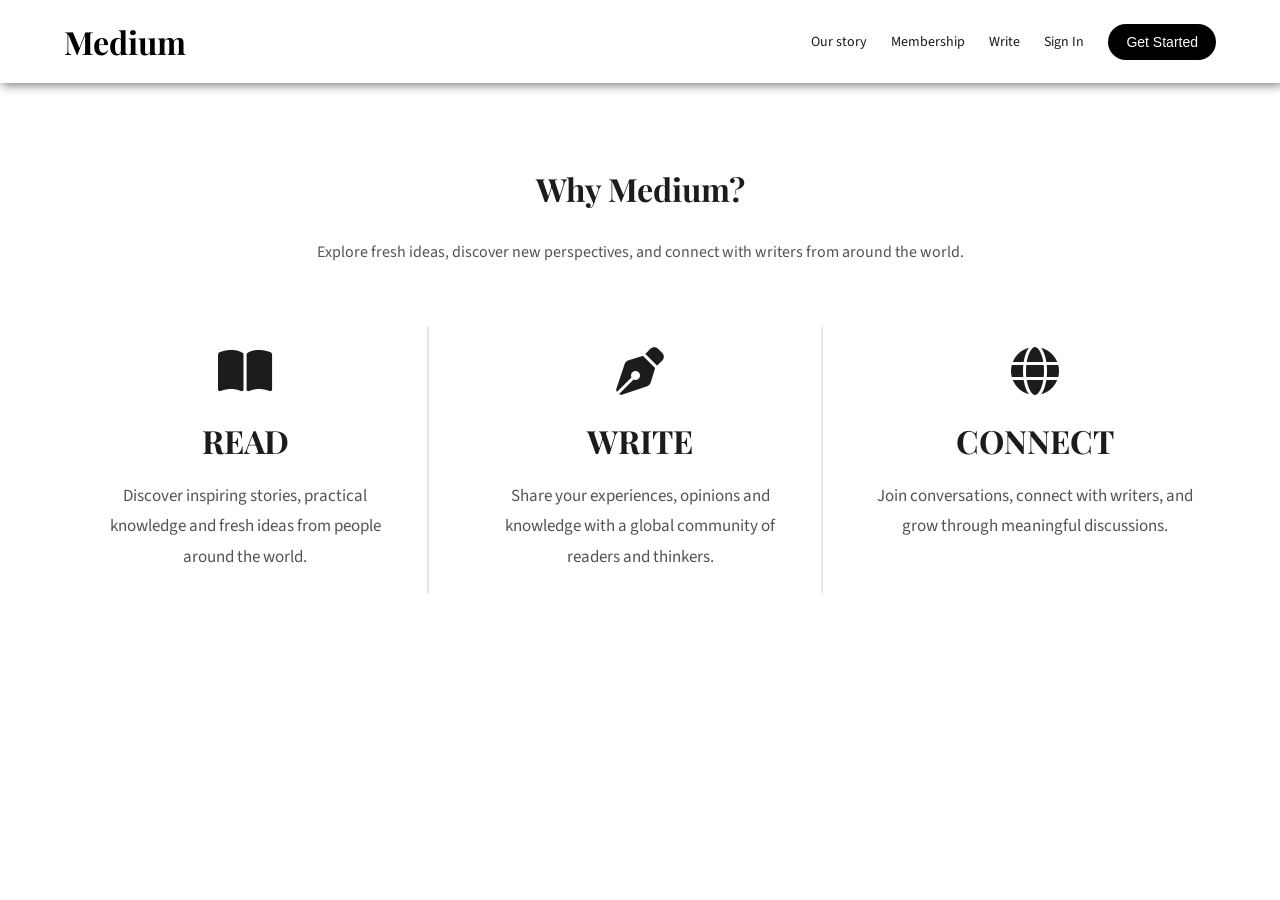
==== index.html @ cb247e28 "added images" ====
<!DOCTYPE html>
<html lang="en">

<head>

    <meta charset="UTF-8">
    <meta name="viewport" content="width=device-width, initial-scale=1.0">

    <title>Medium Landing Page</title>

    <!-- Google Fonts -->
    <link rel="preconnect" href="https://fonts.googleapis.com">

    <link rel="preconnect" href="https://fonts.gstatic.com" crossorigin>

    <link href="https://fonts.googleapis.com/css2?family=Playfair+Display:wght@600;700;800&family=Source+Sans+3:wght@300;400;500;600;700&display=swap" rel="stylesheet">

    <!-- Font Awesome -->
    <link rel="stylesheet"
        href="https://cdnjs.cloudflare.com/ajax/libs/font-awesome/6.7.2/css/all.min.css">

    <!-- Main CSS -->
    <link rel="stylesheet" href="style.css">

</head>

<body>
<!--Header-->
 <!--HEADER / NAVBAR-->
         <!--Navbar Developer-->
<header> 
    <div class= "container">
                <nav class="navbar">
            <!-- Medium Logo -->
             <div class="logo">Medium</div>
             <!--Hamburger Icon -->
             <div class="hamburger">
                <i class="fa-solid fa-bars"></i>
               </div>
              <!-- Navigation Links Container --> 
              <div class="nav-links">
                <ul>
                    <li><a href="#">Our story</a></li>
                    <li><a href="#">Membership</a></li>
                    <li><a href="#">Write</a></li>
                    <li><a href="#">Sign In</a></li>
                </ul>
                <!-- Get Started Call-To-Action (CTA) Button -->
                 <button class="btn-get-started">Get Started</button>
              </div>
        </nav>
        </div>
    </header>

<!--MAIN CONTENT-->
<main>
    <!--Hero Section-->
    <section id="hero">
        <div class="container">     
        </div>
        </section>

    <!-- Why Choose Us Section-->
        <section id="features">
            <div class="container">
            <h2>Why Medium?</h2>
              <p class="feature-intro">
            Explore fresh ideas, discover new perspectives,
            and connect with writers from around the world.
        </p>
            <div class="feature-cards">
                <article class="feature-card">
                    <i class="fa-solid fa-book-open feature-icon"></i>
                    <h3>READ</h3>
                    <p>Discover inspiring stories, practical knowledge and fresh ideas from people around the world.</p>
                    </article>
                    <article class="feature-card">
                        <i class="fa-solid fa-pen-nib feature-icon"></i>
                        <h3>WRITE</h3>
                        <p>Share your experiences, opinions and knowledge with a global community of readers and thinkers.</p>
                        </article>
                        <article class="feature-card">
                            <i class="fa-solid fa-globe feature-icon"></i>
                            <h3>CONNECT</h3>
                            <p>Join conversations, connect with writers, and grow through meaningful discussions.</p>
                        </article>
        </div>
    </section>
    
     <!--Testimonials Section-->
     <section id="testimonials">
        <div class="container"></div>
        </section>
    </body>

</html>
---- style.css ----
/*----General Styles----*/
*{margin: 0;
padding: 0;
box-sizing: border-box;
}

body{font-family: Arial, Helvetica, sans-serif;
background-color: #ffffff;
color: #242424;
line-height: 1.6;
}

container{width: 90%;
max-width: 1200px;
margin: 0 auto;
}
/*---Why Choose Us---*/
#features{background: #FFFFFF;
padding: 80px 0;
}


#features h2{
    font-family: 'playfair Display', serif
    font-size 36px;
    text-align: center;
    color: #1C1C1C;
    margin-bottom: 50px;
    }

    .feature-intro{
        max-width: 650px;
        margin: 0 auto 60px;
        text-align: center;
        font-family: 'Source Sans 3', sans-serif;
        color: #555252;
        line-height: 1.7;
    }

    .feature-cards{
        display:flex;
        justify-content: space-between;
        align-items: flex-start;
        gap: 30px;
    }

    .feature-card{
        flex: 1;
        text-align: center;
        padding: 20px;
    }

    .feature-icon{
        font-size: 36px;
        color: #1C1C1C;
        margin-bottom: 20px;
    }

    .feature-card:not(:last-child){
        border-right: 2px solid #E8E6DA;
    }

    .feature-card img{
        width: 70px;
        margin-bottom: 20px;
    }

    .fearure-card h3{
        font-family: 'Playfair Display', sans-serif;
        font-size: 32px;
        color: #1C1C1C;
        margin-bottom: 15px;
    }

    .feature-card p{
        font-family: 'Source Sans 3', sans-serif;
        font-size: 17px;
        color: #555252;
        line-height: 1.8;
    }

    /*---Footer---*/
    footer{
        background-color: #000;
        width: 100%;
        padding: 20px 0;
    }

    .footer-bar{
        display: flex;
        justify-content: space-between;
        align-items: center;
    }

    .footer-links{
        display: flex;
        gap: 25px;
    }

    .footer-links a{
        color: #ffffff;
        text-decoration: none;
        font-size: 15px;
        transition: 0.3s;
    }

    .footer-links a:hover{
        color:#1A8917
    }

    .footer-bar p{
        color: #ffffff;
        font-size: 14px;
        margin: 0;
    }

    @media screen and (max-width:768px) {
        .fearures{
            padding: 60px;
        }

        #features h2{
            font-size: 30px;
            margin-bottom: 40px;
        }

        .feature-cards{
            flex-direction: column;
            gap: 0;
        }

        .feature-card{
            width: 100%;
            border-right: none !important;
            border-bottom: 2px solid #E8E6DA;
            padding-bottom: 25px;
        }

        .feature-card:last-child{
            border-bottom: none;
        }

        .feature-icon{
            font-size: 50px;
        }

        .fearure-card h3{
            font-size: 24px;
        }

        .feature-card p{
            max-width: 320px;
            margin: 0 auto;
            font-size: 16px;
        }

        .footer-bar{
            flex-direction: column;
            align-items: center;
            text-align: center;
            gap: 20px;
        }

        .footer-links{
            justify-content: center;
            flex-wrap: wrap;
            gap: 15px;
        }

        .footer-bar p{
            margin-top: 10px;
        }
    }

   
/* ========================================
/* ==================================================
   GLOBAL RESET
   ================================================== */

* {
    margin: 0;
    padding: 0;
    box-sizing: border-box;
}


/* ==================================================
   GLOBAL STYLES
   ================================================== */

body {
    font-family: 'Source Sans 3', Arial, sans-serif;
    background-color: #ffffff;
    color: #1a1a1a;
    line-height: 1.6;
}


/* ==================================================
   SHARED CONTAINER
   ================================================== */

.container {
    width: 100%;
    max-width: 1200px;
    margin: 0 auto;
    padding: 0 24px;
}


/* ==================================================
   HEADER / NAVBAR
   ================================================== */

header {
    width: 100%;
    background-color: #ffffff;
    position: sticky;
    top: 0;
    z-index: 1000;
    box-shadow: 2px 2px 10px #757575;
}

.navbar {
    display: flex;
    justify-content: space-between;
    align-items: center;
    padding: 16px 0;
    width: 100%;  
}


/* ==================================================
   LOGO
   ================================================== */

.logo {
    font-family: 'Playfair Display', Georgia, serif;
    font-size: 32px;
    font-weight: 700;
    color: #000000;
}


/* ==================================================
   NAVIGATION LINKS
   ================================================== */

.nav-links {
    display: flex;
    align-items: center;
    gap: 24px;
}

.nav-links ul {
    display: flex;
    list-style: none;
    gap: 24px;
}

.nav-links ul li a {
    text-decoration: none;
    color: #1a1a1a;
    font-size: 14px;
    font-weight: 400;
    transition: all 0.2s ease;
}

.nav-links ul li a:hover {
    color: #ffffff;
    background-color: #000000;
    border-radius: 8px;
    padding: 5px 8px;
}


/* ==================================================
   GET STARTED BUTTON
   ================================================== */

.btn-get-started {
    background-color: #000000;
    color: #ffffff;
    padding: 10px 18px;
    border: none;
    border-radius: 20px;
    font-size: 14px;
    font-weight: 500;
    cursor: pointer;
    transition: all 0.2s ease;
}

.btn-get-started:hover {
    background-color: #262626;
    box-shadow: 2px 2px 5px #757575;
    transform: scale(1.03);
}


/* ==================================================
   HAMBURGER MENU
   ================================================== */

.hamburger {
    display: none;
    font-size: 28px;
    color: #000000;
    cursor: pointer;
}


/* ==================================================
   WHY MEDIUM / FEATURES SECTION
   ================================================== */

#features {
    background-color: #ffffff;
    padding: 80px 0;
}

#features h2 {
    font-family: 'Playfair Display', Georgia, serif;
    font-size: 32px;
    text-align: center;
    color: #1c1c1c;
    margin-bottom: 25px;
}

.feature-intro {
    max-width: 650px;
    margin: 0 auto 60px;
    text-align: center;
    font-family: 'Source Sans 3', Arial, sans-serif;
    color: #555252;
    line-height: 1.7;
}

.feature-cards {
    display: flex;
    justify-content: space-between;
    align-items: flex-start;
    gap: 30px;
}

.feature-card {
    flex: 1;
    text-align: center;
    padding: 20px;
}

.feature-card:not(:last-child) {
    border-right: 2px solid #e8e6da;
}

.feature-icon {
    font-size: 48px;
    color: #1c1c1c;
    margin-bottom: 20px;
}

.feature-card img {
    width: 70px;
    margin-bottom: 20px;
}

.feature-card h3 {
    font-family: 'Playfair Display', Georgia, serif;
    font-size: 32px;
    color: #1c1c1c;
    margin-bottom: 15px;
}

.feature-card p {
    font-family: 'Source Sans 3', Arial, sans-serif;
    font-size: 17px;
    color: #555252;
    line-height: 1.8;
}


/* ==================================================
   FOOTER
   ================================================== */

footer {
    background-color: #000000;
    padding: 20px;
}

.footer-bar {
    display: flex;
    justify-content: space-between;
    align-items: center;
}

.footer-links {
    display: flex;
    gap: 25px;
}

.footer-links a {
    color: #ffffff;
    text-decoration: none;
    font-size: 15px;
    transition: color 0.3s ease;
}

.footer-links a:hover {
    color: #1a8917;
}

.footer-bar p {
    color: #ffffff;
    font-size: 14px;
    margin: 0;
}


/* ==================================================
   MOBILE RESPONSIVE DESIGN
   ================================================== */

@media (max-width: 768px) {

    /* ------------------------------
       Hamburger
    ------------------------------ */

    .hamburger {
        display: block;
    }


    /* ------------------------------
       Navigation
    ------------------------------ */

    .nav-links {
        display: none;
    }

    .nav-links.active {
        display: flex;
        flex-direction: column;
        position: fixed;
        top: 72px;
        left: 0;
        width: 100%;
        height: calc(100vh - 72px);
        background: #ffffff;
        align-items: center;
        justify-content: flex-start;
        gap: 30px;
        padding-top: 40px;
        position: absolute;
        top: 80px;
        right: 0;
        width: 50%;
        padding: 20px 0;
        align-items: center;
        gap: 20px;
        background-color: #ffffff;
        border-radius: 10px;
        box-shadow: 0 5px 15px #757575;
    }

    .nav-links ul {
        display: flex;
        flex-direction: column;
        align-items: center;
        gap: 20px;
        list-style: none;
        padding: 0;
        margin: 0;
    }

    .nav-links ul li a {
        display: block;
    }


    /* ------------------------------
       Get Started Button
    ------------------------------ */

    .btn-get-started {
        width: auto;
    }


    /* ------------------------------
       Features
    ------------------------------ */

    .feature-cards {
        flex-direction: column;
        gap: 40px;
    }

    .feature-card {
        width: 100%;
    }

    .feature-card:not(:last-child) {
        border-right: none;
        border-bottom: 2px solid #e8e6da;
        padding-bottom: 30px;
    }


    /* ------------------------------
       Footer
    ------------------------------ */

    .footer-bar {
        flex-direction: column;
        gap: 20px;
        text-align: center;
    }

    .footer-links {
        flex-wrap: wrap;
        justify-content: center;
        gap: 15px;
    }
}
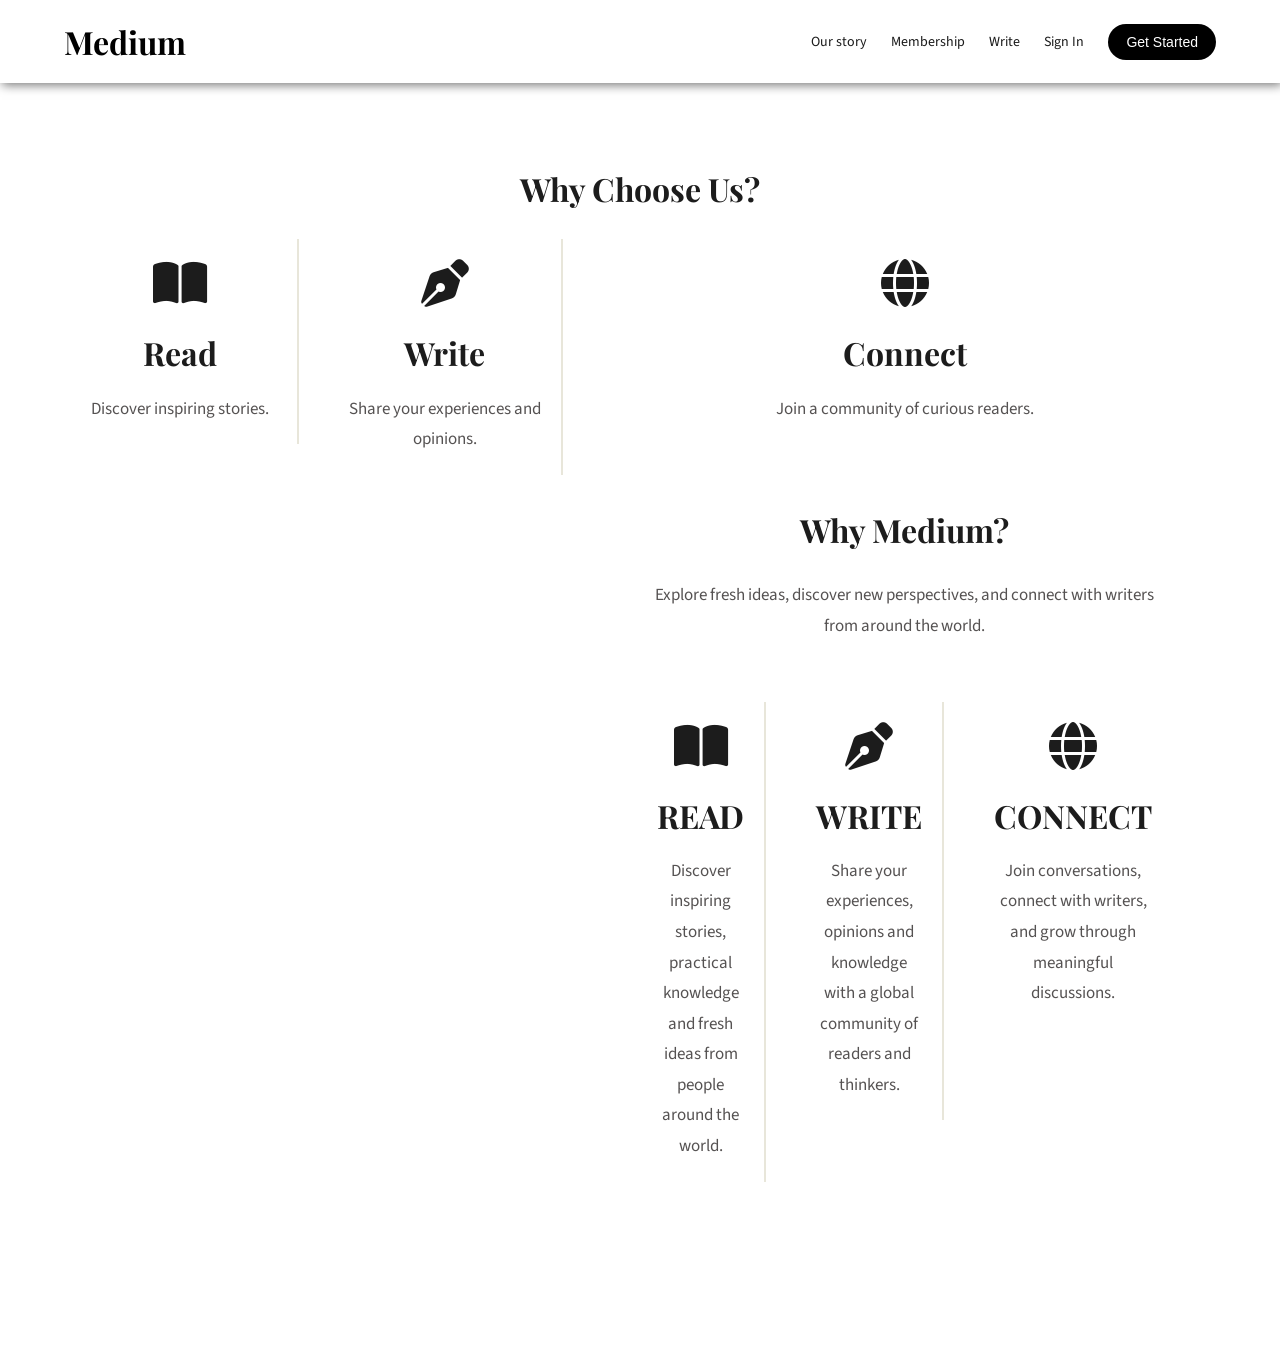
==== commit 34126214: "Merge branch 'main' of https://github.com/Tashenica/BeTech-FD-Group-3A" ====
--- a/index.html
+++ b/index.html
@@ -59,7 +59,25 @@
         <div class="container">     
         </div>
         </section>
-
+        <!--WHY CHOOSE US section-->
+        <section id="features">
+            <div class="container">
+            <h2>Why Choose Us?</h2>
+            <div class="feature-cards">
+                <article class="feature-card">
+                    <i class="fa-solid fa-book-open feature-icon"></i>
+                    <h3> Read</h3>
+                    <p>Discover inspiring stories.</p>
+                    </article>
+                    <article class="feature-card">
+                        <i class="fa-solid fa-pen-nib feature-icon"></i>
+                        <h3> Write</h3>
+                        <p>Share your experiences and  opinions.</p>
+                        </article>
+                        <article class="feature-card">
+                            <i class="fa-solid fa-globe feature-icon"></i>
+                            <h3> Connect</h3>
+                            <p>Join a community of curious readers.</p>
     <!-- Why Choose Us Section-->
         <section id="features">
             <div class="container">
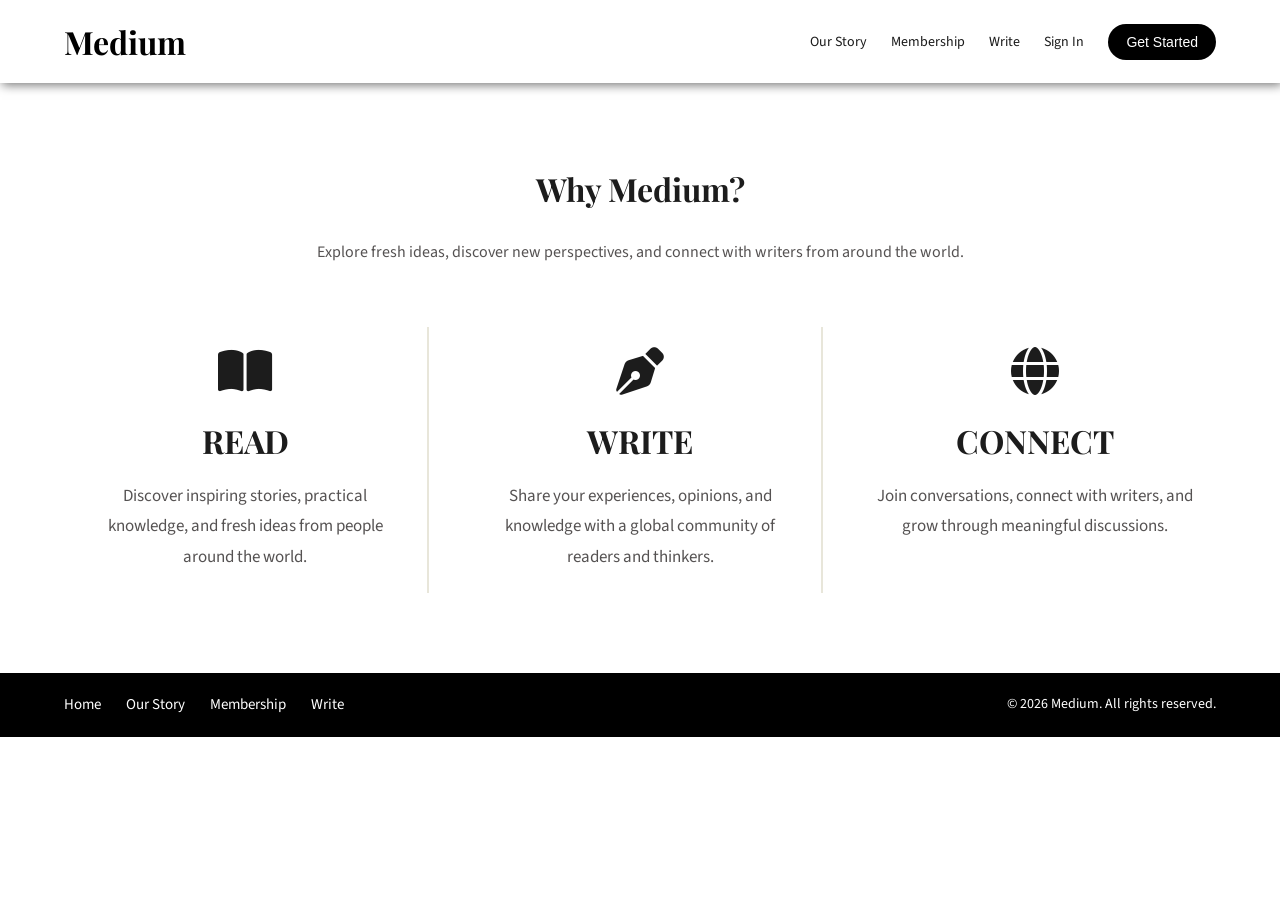
==== commit e0d92047: "Updated index.html I cleaned up the code" ====
--- a/index.html
+++ b/index.html
@@ -3,112 +3,323 @@
 
 <head>
 
+    <!-- =========================
+         DOCUMENT SETTINGS
+    ========================== -->
+
     <meta charset="UTF-8">
     <meta name="viewport" content="width=device-width, initial-scale=1.0">
 
-    <title>Medium Landing Page</title>
-
-    <!-- Google Fonts -->
+    <title>Medium Inspired Landing Page</title>
+
+
+    <!-- =========================
+         GOOGLE FONTS
+    ========================== -->
+
     <link rel="preconnect" href="https://fonts.googleapis.com">
-
     <link rel="preconnect" href="https://fonts.gstatic.com" crossorigin>
 
-    <link href="https://fonts.googleapis.com/css2?family=Playfair+Display:wght@600;700;800&family=Source+Sans+3:wght@300;400;500;600;700&display=swap" rel="stylesheet">
-
-    <!-- Font Awesome -->
-    <link rel="stylesheet"
-        href="https://cdnjs.cloudflare.com/ajax/libs/font-awesome/6.7.2/css/all.min.css">
-
-    <!-- Main CSS -->
+    <link
+        href="https://fonts.googleapis.com/css2?family=Playfair+Display:wght@600;700;800&family=Source+Sans+3:wght@300;400;500;600;700&display=swap"
+        rel="stylesheet"
+    >
+
+
+    <!-- =========================
+         FONT AWESOME
+    ========================== -->
+
+    <link
+        rel="stylesheet"
+        href="https://cdnjs.cloudflare.com/ajax/libs/font-awesome/6.7.2/css/all.min.css"
+    >
+
+
+    <!-- =========================
+         MAIN CSS
+    ========================== -->
+
     <link rel="stylesheet" href="style.css">
 
 </head>
 
+
 <body>
-<!--Header-->
- <!--HEADER / NAVBAR-->
-         <!--Navbar Developer-->
-<header> 
-    <div class= "container">
-                <nav class="navbar">
-            <!-- Medium Logo -->
-             <div class="logo">Medium</div>
-             <!--Hamburger Icon -->
-             <div class="hamburger">
-                <i class="fa-solid fa-bars"></i>
-               </div>
-              <!-- Navigation Links Container --> 
-              <div class="nav-links">
-                <ul>
-                    <li><a href="#">Our story</a></li>
-                    <li><a href="#">Membership</a></li>
-                    <li><a href="#">Write</a></li>
-                    <li><a href="#">Sign In</a></li>
-                </ul>
-                <!-- Get Started Call-To-Action (CTA) Button -->
-                 <button class="btn-get-started">Get Started</button>
-              </div>
-        </nav>
+
+    <!-- ==================================================
+         HEADER / NAVBAR
+         Responsible: Navbar Developer
+    =================================================== -->
+
+    <header>
+
+        <div class="container">
+
+            <nav class="navbar">
+
+                <!-- Medium Logo -->
+                <div class="logo">
+                    Medium
+                </div>
+
+
+                <!-- Hamburger Icon
+                     Visible on mobile devices -->
+                <div class="hamburger">
+                    <i class="fa-solid fa-bars"></i>
+                </div>
+
+
+                <!-- Navigation Links -->
+                <div class="nav-links">
+
+                    <ul>
+
+                        <li>
+                            <a href="#">Our Story</a>
+                        </li>
+
+                        <li>
+                            <a href="#">Membership</a>
+                        </li>
+
+                        <li>
+                            <a href="#">Write</a>
+                        </li>
+
+                        <li>
+                            <a href="#">Sign In</a>
+                        </li>
+
+                    </ul>
+
+
+                    <!-- Get Started Button -->
+                    <button class="btn-get-started">
+                        Get Started
+                    </button>
+
+                </div>
+
+            </nav>
+
         </div>
+
     </header>
 
-<!--MAIN CONTENT-->
-<main>
-    <!--Hero Section-->
-    <section id="hero">
-        <div class="container">     
+
+
+    <!-- ==================================================
+         MAIN CONTENT
+    =================================================== -->
+
+    <main>
+
+
+        <!-- ==================================================
+             HERO SECTION
+             Responsible: Hero Section Developer
+
+             This section is currently a placeholder.
+             The Hero content can be added here.
+        =================================================== -->
+
+        <section id="hero">
+
+            <div class="container">
+
+                <!-- Hero content will be added here -->
+
+            </div>
+
+        </section>
+
+
+
+        <!-- ==================================================
+             WHY MEDIUM / FEATURES SECTION
+             Responsible: Features Section Developer
+        =================================================== -->
+
+        <section id="features">
+
+            <div class="container">
+
+                <h2>Why Medium?</h2>
+
+
+                <!-- Introduction -->
+                <p class="feature-intro">
+
+                    Explore fresh ideas, discover new perspectives,
+                    and connect with writers from around the world.
+
+                </p>
+
+
+                <!-- Feature Cards -->
+                <div class="feature-cards">
+
+
+                    <!-- READ -->
+                    <article class="feature-card">
+
+                        <i class="fa-solid fa-book-open feature-icon"></i>
+
+                        <h3>READ</h3>
+
+                        <p>
+                            Discover inspiring stories, practical knowledge,
+                            and fresh ideas from people around the world.
+                        </p>
+
+                    </article>
+
+
+                    <!-- WRITE -->
+                    <article class="feature-card">
+
+                        <i class="fa-solid fa-pen-nib feature-icon"></i>
+
+                        <h3>WRITE</h3>
+
+                        <p>
+                            Share your experiences, opinions, and knowledge
+                            with a global community of readers and thinkers.
+                        </p>
+
+                    </article>
+
+
+                    <!-- CONNECT -->
+                    <article class="feature-card">
+
+                        <i class="fa-solid fa-globe feature-icon"></i>
+
+                        <h3>CONNECT</h3>
+
+                        <p>
+                            Join conversations, connect with writers,
+                            and grow through meaningful discussions.
+                        </p>
+
+                    </article>
+
+
+                </div>
+
+            </div>
+
+        </section>
+
+
+
+        <!-- ==================================================
+             TESTIMONIALS / ADDITIONAL CONTENT SECTION
+
+             This is currently a placeholder for the
+             remaining team member's content.
+        =================================================== -->
+
+        <section id="testimonials">
+
+            <div class="container">
+
+                <!-- Testimonials or additional content
+                     will be added here -->
+
+            </div>
+
+        </section>
+
+
+    </main>
+
+
+
+    <!-- ==================================================
+         FOOTER
+    =================================================== -->
+
+    <footer>
+
+        <div class="container">
+
+            <div class="footer-bar">
+
+
+                <!-- Footer Navigation -->
+                <div class="footer-links">
+
+                    <a href="#">Home</a>
+
+                    <a href="#">Our Story</a>
+
+                    <a href="#">Membership</a>
+
+                    <a href="#">Write</a>
+
+                </div>
+
+
+                <!-- Copyright -->
+                <p>
+                    &copy; 2026 Medium. All rights reserved.
+                </p>
+
+
+            </div>
+
         </div>
-        </section>
-        <!--WHY CHOOSE US section-->
-        <section id="features">
-            <div class="container">
-            <h2>Why Choose Us?</h2>
-            <div class="feature-cards">
-                <article class="feature-card">
-                    <i class="fa-solid fa-book-open feature-icon"></i>
-                    <h3> Read</h3>
-                    <p>Discover inspiring stories.</p>
-                    </article>
-                    <article class="feature-card">
-                        <i class="fa-solid fa-pen-nib feature-icon"></i>
-                        <h3> Write</h3>
-                        <p>Share your experiences and  opinions.</p>
-                        </article>
-                        <article class="feature-card">
-                            <i class="fa-solid fa-globe feature-icon"></i>
-                            <h3> Connect</h3>
-                            <p>Join a community of curious readers.</p>
-    <!-- Why Choose Us Section-->
-        <section id="features">
-            <div class="container">
-            <h2>Why Medium?</h2>
-              <p class="feature-intro">
-            Explore fresh ideas, discover new perspectives,
-            and connect with writers from around the world.
-        </p>
-            <div class="feature-cards">
-                <article class="feature-card">
-                    <i class="fa-solid fa-book-open feature-icon"></i>
-                    <h3>READ</h3>
-                    <p>Discover inspiring stories, practical knowledge and fresh ideas from people around the world.</p>
-                    </article>
-                    <article class="feature-card">
-                        <i class="fa-solid fa-pen-nib feature-icon"></i>
-                        <h3>WRITE</h3>
-                        <p>Share your experiences, opinions and knowledge with a global community of readers and thinkers.</p>
-                        </article>
-                        <article class="feature-card">
-                            <i class="fa-solid fa-globe feature-icon"></i>
-                            <h3>CONNECT</h3>
-                            <p>Join conversations, connect with writers, and grow through meaningful discussions.</p>
-                        </article>
-        </div>
-    </section>
-    
-     <!--Testimonials Section-->
-     <section id="testimonials">
-        <div class="container"></div>
-        </section>
-    </body>
+
+    </footer>
+
+
+
+    <!-- ==================================================
+         HAMBURGER MENU JAVASCRIPT
+    =================================================== -->
+
+    <script>
+
+        // Select hamburger menu
+        const hamburger = document.querySelector(".hamburger");
+
+        // Select navigation links
+        const navLinks = document.querySelector(".nav-links");
+
+        // Select hamburger icon
+        const icon = document.querySelector(".hamburger i");
+
+
+        // Toggle mobile navigation
+        hamburger.addEventListener("click", function () {
+
+            navLinks.classList.toggle("active");
+
+
+            // Change icon from bars to X
+            if (navLinks.classList.contains("active")) {
+
+                icon.classList.remove("fa-bars");
+                icon.classList.add("fa-xmark");
+
+            }
+
+            // Change icon back from X to bars
+            else {
+
+                icon.classList.remove("fa-xmark");
+                icon.classList.add("fa-bars");
+
+            }
+
+        });
+
+    </script>
+
+
+</body>
 
 </html>
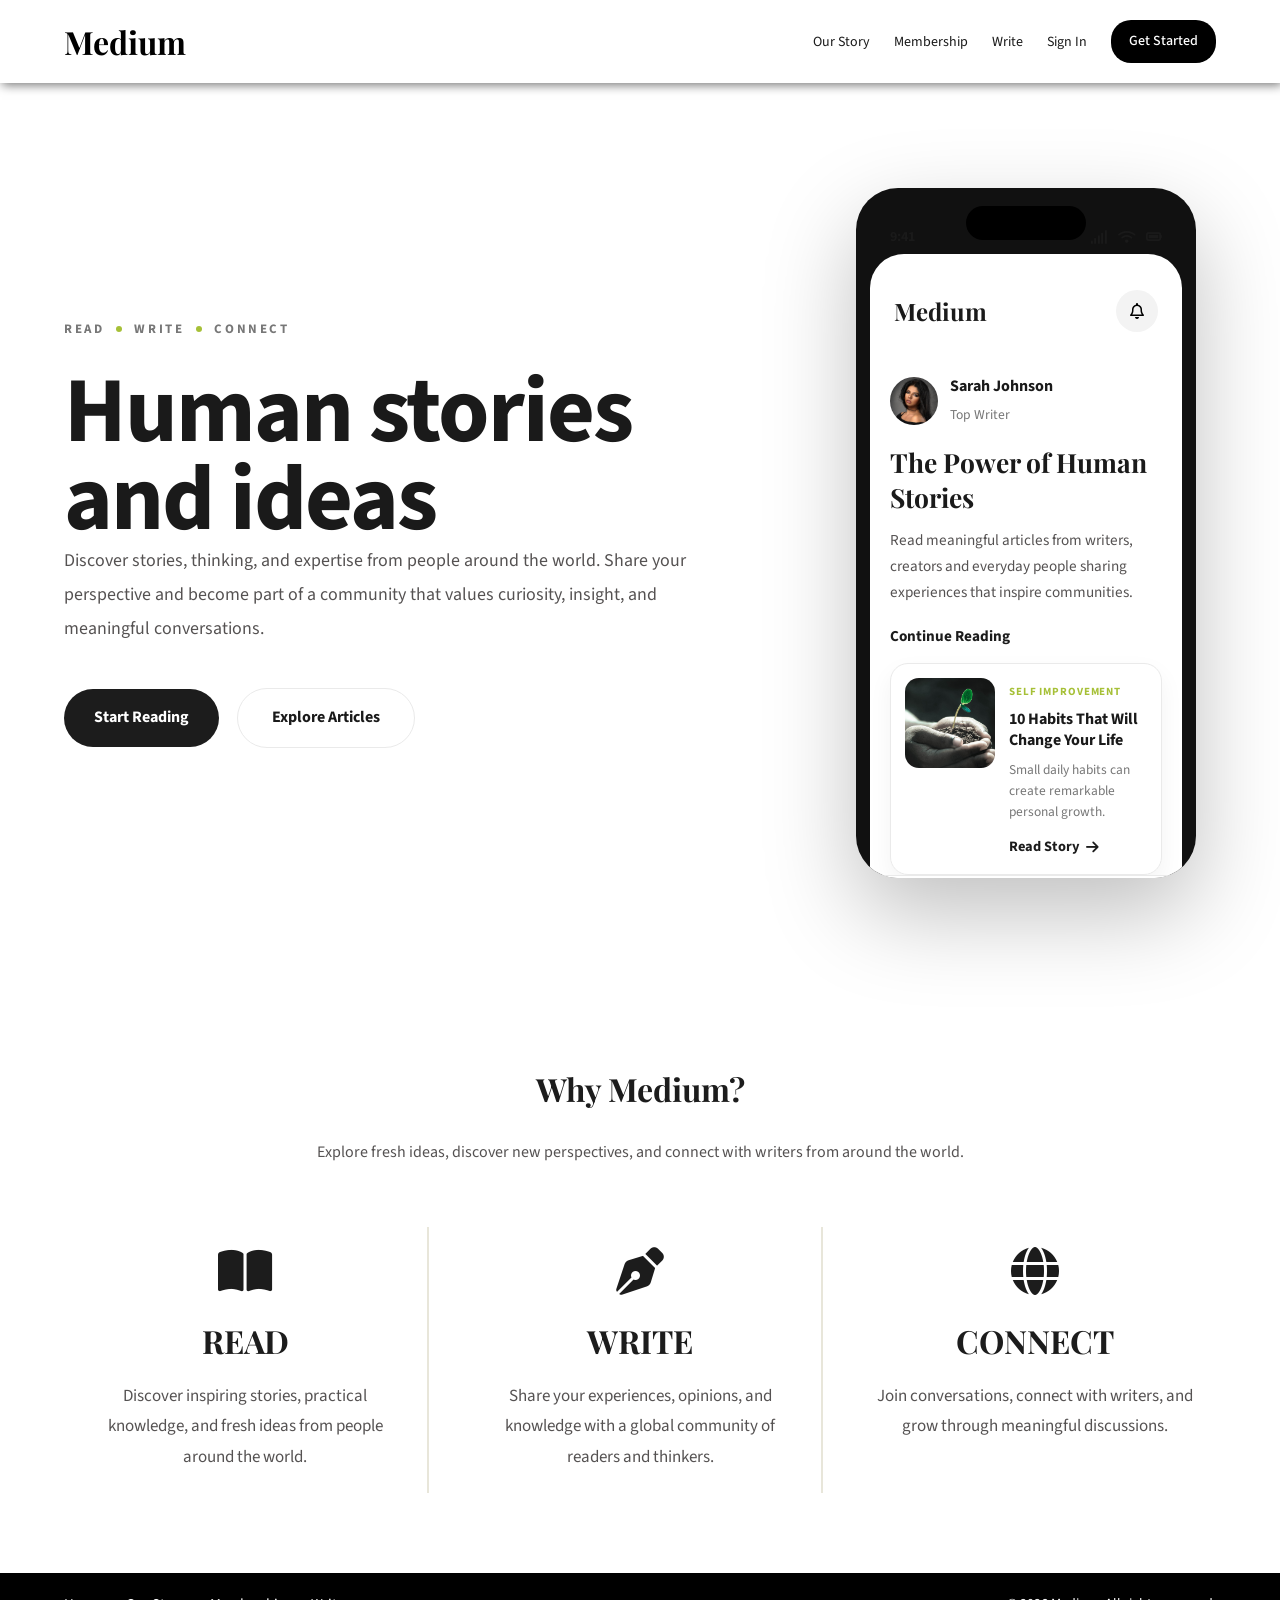
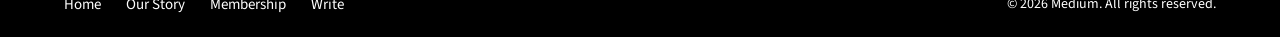
==== commit 23e78cb3: "added hero section I added code in hero section" ====
--- a/index.html
+++ b/index.html
@@ -2,21 +2,12 @@
 <html lang="en">
 
 <head>
-
-    <!-- =========================
-         DOCUMENT SETTINGS
-    ========================== -->
-
     <meta charset="UTF-8">
     <meta name="viewport" content="width=device-width, initial-scale=1.0">
 
     <title>Medium Inspired Landing Page</title>
 
-
-    <!-- =========================
-         GOOGLE FONTS
-    ========================== -->
-
+    <!-- Google Fonts -->
     <link rel="preconnect" href="https://fonts.googleapis.com">
     <link rel="preconnect" href="https://fonts.gstatic.com" crossorigin>
 
@@ -25,57 +16,47 @@
         rel="stylesheet"
     >
 
-
-    <!-- =========================
-         FONT AWESOME
-    ========================== -->
-
+    <!-- Font Awesome -->
     <link
         rel="stylesheet"
         href="https://cdnjs.cloudflare.com/ajax/libs/font-awesome/6.7.2/css/all.min.css"
     >
 
+    <!-- Main CSS -->
+    <link rel="stylesheet" href="style.css">
+</head>
+
+
+<body>
 
     <!-- =========================
-         MAIN CSS
+         HEADER / NAVBAR
     ========================== -->
 
-    <link rel="stylesheet" href="style.css">
-
-</head>
-
-
-<body>
-
-    <!-- ==================================================
-         HEADER / NAVBAR
-         Responsible: Navbar Developer
-    =================================================== -->
-
     <header>
 
         <div class="container">
 
             <nav class="navbar">
 
-                <!-- Medium Logo -->
+                <!-- Logo -->
                 <div class="logo">
                     Medium
                 </div>
 
-
-                <!-- Hamburger Icon
-                     Visible on mobile devices -->
-                <div class="hamburger">
+                <!-- Mobile Navigation Button -->
+                <button
+                    class="hamburger"
+                    aria-label="Open navigation menu"
+                    type="button"
+                >
                     <i class="fa-solid fa-bars"></i>
-                </div>
-
+                </button>
 
                 <!-- Navigation Links -->
                 <div class="nav-links">
 
                     <ul>
-
                         <li>
                             <a href="#">Our Story</a>
                         </li>
@@ -91,12 +72,13 @@
                         <li>
                             <a href="#">Sign In</a>
                         </li>
-
                     </ul>
 
-
                     <!-- Get Started Button -->
-                    <button class="btn-get-started">
+                    <button
+                        class="btn-get-started"
+                        type="button"
+                    >
                         Get Started
                     </button>
 
@@ -109,52 +91,287 @@
     </header>
 
 
-
-    <!-- ==================================================
+    <!-- =========================
          MAIN CONTENT
-    =================================================== -->
+    ========================== -->
 
     <main>
 
 
-        <!-- ==================================================
+        <!-- =========================
              HERO SECTION
-             Responsible: Hero Section Developer
-
-             This section is currently a placeholder.
-             The Hero content can be added here.
-        =================================================== -->
-
-        <section id="hero">
+        ========================== -->
+
+        <section class="hero">
 
             <div class="container">
 
-                <!-- Hero content will be added here -->
+                <!-- Hero Text Content -->
+                <div class="hero-content">
+
+                    <!-- Hero Category Label -->
+                    <div class="hero-label">
+
+                        <span>READ</span>
+
+                        <span class="dot"></span>
+
+                        <span>WRITE</span>
+
+                        <span class="dot"></span>
+
+                        <span>CONNECT</span>
+
+                    </div>
+
+
+                    <!-- Main Hero Heading -->
+                    <h1>
+                        Human stories
+                        <br>
+                        and ideas
+                    </h1>
+
+
+                    <!-- Hero Description -->
+                    <p>
+                        Discover stories, thinking, and expertise from people
+                        around the world. Share your perspective and become
+                        part of a community that values curiosity, insight,
+                        and meaningful conversations.
+                    </p>
+
+
+                    <!-- Hero Call-to-Action Buttons -->
+                    <div class="hero-buttons">
+
+                        <a href="#" class="btn-primary">
+                            Start Reading
+                        </a>
+
+                        <a href="#" class="btn-secondary">
+                            Explore Articles
+                        </a>
+
+                    </div>
+
+                </div>
+
+
+                <!-- =========================
+                     PHONE MOCKUP
+                ========================== -->
+
+                <div class="hero-phone">
+
+                    <div class="phone">
+
+                        <!-- Dynamic Island -->
+                        <div class="dynamic-island"></div>
+
+
+                        <!-- Phone Status Bar -->
+                        <div class="status-bar">
+
+                            <span class="time">
+                                9:41
+                            </span>
+
+                            <div class="status-icons">
+
+                                <i class="fa-solid fa-signal"></i>
+
+                                <i class="fa-solid fa-wifi"></i>
+
+                                <i class="fa-solid fa-battery-full"></i>
+
+                            </div>
+
+                        </div>
+
+
+                        <!-- Phone Screen Content -->
+                        <div class="phone-content">
+
+
+                            <!-- App Header -->
+                            <div class="app-header">
+
+                                <h3>
+                                    Medium
+                                </h3>
+
+                                <button
+                                    class="notification-btn"
+                                    type="button"
+                                    aria-label="Notifications"
+                                >
+                                    <i class="fa-regular fa-bell"></i>
+                                </button>
+
+                            </div>
+
+
+                            <!-- Featured Story Banner -->
+                            <div class="phone-banner">
+
+                                <img
+                                    src="images/hero-banner.jpg"
+                                    alt="Featured story"
+                                >
+
+                                <div class="banner-overlay">
+
+                                    <span class="editor-badge">
+                                        Editor's Pick
+                                    </span>
+
+                                    <h2>
+                                        Stories
+                                        <br>
+                                        That Inspire
+                                    </h2>
+
+                                </div>
+
+                            </div>
+
+
+                            <!-- Featured Story -->
+                            <div class="featured-story">
+
+                                <!-- Author Information -->
+                                <div class="author">
+
+                                    <img
+                                        src="images/author.jpg"
+                                        alt="Sarah Johnson"
+                                    >
+
+                                    <div>
+
+                                        <h4>
+                                            Sarah Johnson
+                                        </h4>
+
+                                        <span>
+                                            Top Writer
+                                        </span>
+
+                                    </div>
+
+                                </div>
+
+
+                                <!-- Story Title -->
+                                <h3>
+                                    The Power of Human Stories
+                                </h3>
+
+
+                                <!-- Story Description -->
+                                <p>
+                                    Read meaningful articles from writers,
+                                    creators and everyday people sharing
+                                    experiences that inspire communities.
+                                </p>
+
+                            </div>
+
+
+                            <!-- Continue Reading -->
+                            <div class="section-title">
+
+                                <span>
+                                    Continue Reading
+                                </span>
+
+                            </div>
+
+
+                            <!-- Article Card -->
+                            <div class="article-card">
+
+                                <img
+                                    src="images/article.jpg"
+                                    alt="Article thumbnail"
+                                >
+
+                                <div class="article-content">
+
+                                    <span class="category">
+                                        SELF IMPROVEMENT
+                                    </span>
+
+                                    <h4>
+                                        10 Habits That Will
+                                        Change Your Life
+                                    </h4>
+
+                                    <p>
+                                        Small daily habits can create
+                                        remarkable personal growth.
+                                    </p>
+
+                                    <a href="#">
+                                        Read Story
+                                        <i class="fa-solid fa-arrow-right"></i>
+                                    </a>
+
+                                </div>
+
+                            </div>
+
+
+                            <!-- Phone Bottom Navigation -->
+                            <nav class="bottom-nav" aria-label="Mobile app navigation">
+
+                                <a href="#" class="active" aria-label="Home">
+                                    <i class="fa-solid fa-house"></i>
+                                </a>
+
+                                <a href="#" aria-label="Search">
+                                    <i class="fa-solid fa-magnifying-glass"></i>
+                                </a>
+
+                                <a href="#" aria-label="Bookmarks">
+                                    <i class="fa-regular fa-bookmark"></i>
+                                </a>
+
+                                <a href="#" aria-label="Profile">
+                                    <i class="fa-regular fa-user"></i>
+                                </a>
+
+                            </nav>
+
+                        </div>
+
+                    </div>
+
+                </div>
 
             </div>
 
         </section>
 
 
-
-        <!-- ==================================================
-             WHY MEDIUM / FEATURES SECTION
-             Responsible: Features Section Developer
-        =================================================== -->
+        <!-- =========================
+             WHY MEDIUM / FEATURES
+        ========================== -->
 
         <section id="features">
 
             <div class="container">
 
-                <h2>Why Medium?</h2>
-
-
-                <!-- Introduction -->
+                <h2>
+                    Why Medium?
+                </h2>
+
+
+                <!-- Features Introduction -->
                 <p class="feature-intro">
-
                     Explore fresh ideas, discover new perspectives,
                     and connect with writers from around the world.
-
                 </p>
 
 
@@ -162,12 +379,14 @@
                 <div class="feature-cards">
 
 
-                    <!-- READ -->
+                    <!-- Read Feature -->
                     <article class="feature-card">
 
                         <i class="fa-solid fa-book-open feature-icon"></i>
 
-                        <h3>READ</h3>
+                        <h3>
+                            READ
+                        </h3>
 
                         <p>
                             Discover inspiring stories, practical knowledge,
@@ -177,12 +396,14 @@
                     </article>
 
 
-                    <!-- WRITE -->
+                    <!-- Write Feature -->
                     <article class="feature-card">
 
                         <i class="fa-solid fa-pen-nib feature-icon"></i>
 
-                        <h3>WRITE</h3>
+                        <h3>
+                            WRITE
+                        </h3>
 
                         <p>
                             Share your experiences, opinions, and knowledge
@@ -192,12 +413,14 @@
                     </article>
 
 
-                    <!-- CONNECT -->
+                    <!-- Connect Feature -->
                     <article class="feature-card">
 
                         <i class="fa-solid fa-globe feature-icon"></i>
 
-                        <h3>CONNECT</h3>
+                        <h3>
+                            CONNECT
+                        </h3>
 
                         <p>
                             Join conversations, connect with writers,
@@ -214,20 +437,15 @@
         </section>
 
 
-
-        <!-- ==================================================
-             TESTIMONIALS / ADDITIONAL CONTENT SECTION
-
-             This is currently a placeholder for the
-             remaining team member's content.
-        =================================================== -->
+        <!-- =========================
+             ADDITIONAL CONTENT
+        ========================== -->
 
         <section id="testimonials">
 
             <div class="container">
 
-                <!-- Testimonials or additional content
-                     will be added here -->
+                <!-- Additional content will be added here -->
 
             </div>
 
@@ -237,28 +455,34 @@
     </main>
 
 
-
-    <!-- ==================================================
+    <!-- =========================
          FOOTER
-    =================================================== -->
+    ========================== -->
 
     <footer>
 
         <div class="container">
 
             <div class="footer-bar">
-
 
                 <!-- Footer Navigation -->
                 <div class="footer-links">
 
-                    <a href="#">Home</a>
-
-                    <a href="#">Our Story</a>
-
-                    <a href="#">Membership</a>
-
-                    <a href="#">Write</a>
+                    <a href="#">
+                        Home
+                    </a>
+
+                    <a href="#">
+                        Our Story
+                    </a>
+
+                    <a href="#">
+                        Membership
+                    </a>
+
+                    <a href="#">
+                        Write
+                    </a>
 
                 </div>
 
@@ -268,7 +492,6 @@
                     &copy; 2026 Medium. All rights reserved.
                 </p>
 
-
             </div>
 
         </div>
@@ -276,10 +499,9 @@
     </footer>
 
 
-
-    <!-- ==================================================
+    <!-- =========================
          HAMBURGER MENU JAVASCRIPT
-    =================================================== -->
+    ========================== -->
 
     <script>
 
@@ -305,21 +527,30 @@
                 icon.classList.remove("fa-bars");
                 icon.classList.add("fa-xmark");
 
+                hamburger.setAttribute(
+                    "aria-label",
+                    "Close navigation menu"
+                );
+
             }
 
-            // Change icon back from X to bars
+            // Change icon from X back to bars
             else {
 
                 icon.classList.remove("fa-xmark");
                 icon.classList.add("fa-bars");
 
+                hamburger.setAttribute(
+                    "aria-label",
+                    "Open navigation menu"
+                );
+
             }
 
         });
 
     </script>
 
-
 </body>
 
 </html>
--- a/style.css
+++ b/style.css
@@ -1,179 +1,3 @@
-/*----General Styles----*/
-*{margin: 0;
-padding: 0;
-box-sizing: border-box;
-}
-
-body{font-family: Arial, Helvetica, sans-serif;
-background-color: #ffffff;
-color: #242424;
-line-height: 1.6;
-}
-
-container{width: 90%;
-max-width: 1200px;
-margin: 0 auto;
-}
-/*---Why Choose Us---*/
-#features{background: #FFFFFF;
-padding: 80px 0;
-}
-
-
-#features h2{
-    font-family: 'playfair Display', serif
-    font-size 36px;
-    text-align: center;
-    color: #1C1C1C;
-    margin-bottom: 50px;
-    }
-
-    .feature-intro{
-        max-width: 650px;
-        margin: 0 auto 60px;
-        text-align: center;
-        font-family: 'Source Sans 3', sans-serif;
-        color: #555252;
-        line-height: 1.7;
-    }
-
-    .feature-cards{
-        display:flex;
-        justify-content: space-between;
-        align-items: flex-start;
-        gap: 30px;
-    }
-
-    .feature-card{
-        flex: 1;
-        text-align: center;
-        padding: 20px;
-    }
-
-    .feature-icon{
-        font-size: 36px;
-        color: #1C1C1C;
-        margin-bottom: 20px;
-    }
-
-    .feature-card:not(:last-child){
-        border-right: 2px solid #E8E6DA;
-    }
-
-    .feature-card img{
-        width: 70px;
-        margin-bottom: 20px;
-    }
-
-    .fearure-card h3{
-        font-family: 'Playfair Display', sans-serif;
-        font-size: 32px;
-        color: #1C1C1C;
-        margin-bottom: 15px;
-    }
-
-    .feature-card p{
-        font-family: 'Source Sans 3', sans-serif;
-        font-size: 17px;
-        color: #555252;
-        line-height: 1.8;
-    }
-
-    /*---Footer---*/
-    footer{
-        background-color: #000;
-        width: 100%;
-        padding: 20px 0;
-    }
-
-    .footer-bar{
-        display: flex;
-        justify-content: space-between;
-        align-items: center;
-    }
-
-    .footer-links{
-        display: flex;
-        gap: 25px;
-    }
-
-    .footer-links a{
-        color: #ffffff;
-        text-decoration: none;
-        font-size: 15px;
-        transition: 0.3s;
-    }
-
-    .footer-links a:hover{
-        color:#1A8917
-    }
-
-    .footer-bar p{
-        color: #ffffff;
-        font-size: 14px;
-        margin: 0;
-    }
-
-    @media screen and (max-width:768px) {
-        .fearures{
-            padding: 60px;
-        }
-
-        #features h2{
-            font-size: 30px;
-            margin-bottom: 40px;
-        }
-
-        .feature-cards{
-            flex-direction: column;
-            gap: 0;
-        }
-
-        .feature-card{
-            width: 100%;
-            border-right: none !important;
-            border-bottom: 2px solid #E8E6DA;
-            padding-bottom: 25px;
-        }
-
-        .feature-card:last-child{
-            border-bottom: none;
-        }
-
-        .feature-icon{
-            font-size: 50px;
-        }
-
-        .fearure-card h3{
-            font-size: 24px;
-        }
-
-        .feature-card p{
-            max-width: 320px;
-            margin: 0 auto;
-            font-size: 16px;
-        }
-
-        .footer-bar{
-            flex-direction: column;
-            align-items: center;
-            text-align: center;
-            gap: 20px;
-        }
-
-        .footer-links{
-            justify-content: center;
-            flex-wrap: wrap;
-            gap: 15px;
-        }
-
-        .footer-bar p{
-            margin-top: 10px;
-        }
-    }
-
-   
-/* ========================================
 /* ==================================================
    GLOBAL RESET
    ================================================== */
@@ -227,7 +51,6 @@
     justify-content: space-between;
     align-items: center;
     padding: 16px 0;
-    width: 100%;  
 }
 
 
@@ -443,16 +266,6 @@
     .nav-links.active {
         display: flex;
         flex-direction: column;
-        position: fixed;
-        top: 72px;
-        left: 0;
-        width: 100%;
-        height: calc(100vh - 72px);
-        background: #ffffff;
-        align-items: center;
-        justify-content: flex-start;
-        gap: 30px;
-        padding-top: 40px;
         position: absolute;
         top: 80px;
         right: 0;
@@ -524,4 +337,1266 @@
         justify-content: center;
         gap: 15px;
     }
+}
+
+:root{
+
+    --bg:#F8F8F0;
+    --white:#ffffff;
+    --black:#1C1C1C;
+    --text:#555252;
+    --text-light:#777777;
+    --green:#A6C037;
+    --border:#EAEAEA;
+
+    --shadow:
+        0 25px 60px rgba(0,0,0,.08);
+
+    --radius:24px;
+
+    --transition:.35s ease;
+
+}
+
+/*==================================================
+RESET
+==================================================*/
+
+*{
+
+    margin:0;
+    padding:0;
+    box-sizing:border-box;
+
+}
+
+html{
+
+    scroll-behavior:smooth;
+
+}
+
+body{
+
+    font-family:'Source Sans 3',sans-serif;
+
+    background:var(--bg);
+
+    color:var(--black);
+
+    overflow-x:hidden;
+
+}
+
+img{
+
+    display:block;
+
+    width:100%;
+
+}
+
+a{
+
+    text-decoration:none;
+
+    color:inherit;
+
+}
+
+button{
+
+    border:none;
+
+    background:none;
+
+    cursor:pointer;
+
+    font:inherit;
+
+}
+
+/*==================================================
+CONTAINER
+==================================================*/
+
+.container{
+
+    width:min(1320px,92%);
+
+    margin:auto;
+
+}
+/*==================================================
+HERO
+==================================================*/
+
+.hero{
+
+    min-height:100vh;
+
+    display:flex;
+
+    align-items:center;
+
+    padding:80px 0;
+
+}
+
+.hero .container{
+
+    display:grid;
+
+    grid-template-columns:1fr 380px;
+
+    align-items:center;
+
+    gap:140px;
+
+}
+/*==================================================
+LEFT SIDE
+==================================================*/
+
+.hero-content{
+
+    max-width:640px;
+
+}
+
+.hero-label{
+
+    display:flex;
+
+    align-items:center;
+
+    gap:12px;
+
+    margin-bottom:28px;
+
+    color:var(--text-light);
+
+    font-size:13px;
+
+    font-weight:700;
+
+    letter-spacing:.2em;
+
+}
+
+.dot{
+
+    width:6px;
+
+    height:6px;
+
+    border-radius:50%;
+
+    background:var(--green);
+
+}
+
+.hero-content h1{
+
+    font-size:5.8rem;
+
+    line-height:.95;
+
+    letter-spacing:-2px;
+
+}
+.hero-content p{
+
+    font-size:1.12rem;
+
+    line-height:1.9;
+
+    color:var(--text);
+
+    margin-bottom:42px;
+
+}
+/*==================================================
+BUTTONS
+==================================================*/
+
+.hero-buttons{
+
+    display:flex;
+
+    gap:18px;
+
+    flex-wrap:wrap;
+    align-items:center;
+
+}
+
+.btn-primary{
+
+    padding:16px 30px;
+
+    background:var(--black);
+
+    color:white;
+
+    border-radius:50px;
+
+    font-weight:700;
+
+    transition:var(--transition);
+
+}
+
+.btn-primary:hover{
+
+    background:var(--green);
+
+    transform:translateY(-4px);
+
+}
+
+.btn-secondary{
+
+    padding:16px 34px;
+
+    background:white;
+
+    border:1px solid var(--border);
+
+    border-radius:50px;
+
+    font-weight:700;
+
+    transition:var(--transition);
+
+}
+
+.btn-secondary:hover{
+
+    background:var(--black);
+
+    color:white;
+
+    transform:translateY(-4px);
+
+}
+/*==================================================
+PHONE POSITION
+==================================================*/
+
+.hero-phone{
+
+    display:flex;
+
+    justify-content:center;
+
+    align-items:center;
+
+}
+/*==================================================
+PHONE
+==================================================*/
+
+.phone{
+
+    width:100%;
+    max-width:340px;
+    height:690px;
+
+    background:#111111;
+
+    border-radius:42px;
+
+    padding:14px;
+
+    position:relative;
+
+    overflow:hidden;
+
+    box-shadow:
+        0 35px 90px rgba(0,0,0,.25);
+
+    animation:floatPhone 6s ease-in-out infinite;
+
+}
+
+/*==================================================
+PHONE SCREEN
+==================================================*/
+
+.phone-content{
+
+    background:var(--white);
+
+    height:100%;
+
+    border-radius:34px;
+
+    overflow:hidden;
+
+    display:flex;
+
+    flex-direction:column;
+        padding-top:18px;
+
+}
+
+/*==================================================
+FLOAT ANIMATION
+==================================================*/
+
+@keyframes floatPhone{
+
+    0%{
+
+        transform:translateY(0px);
+
+    }
+
+    50%{
+
+        transform:translateY(-12px);
+
+    }
+
+    100%{
+
+        transform:translateY(0px);
+
+    }
+
+}
+/*==================================================
+DYNAMIC ISLAND
+==================================================*/
+
+.dynamic-island{
+
+    position:absolute;
+
+    top:18px;
+
+    left:50%;
+
+    transform:translateX(-50%);
+
+    width:120px;
+
+    height:34px;
+
+    background:#000;
+
+    border-radius:50px;
+
+    z-index:100;
+
+}
+/*==================================================
+STATUS BAR
+==================================================*/
+
+.status-bar{
+
+    height:52px;
+
+    padding:18px 20px 0;
+
+    display:flex;
+
+    justify-content:space-between;
+
+    align-items:center;
+
+    font-size:14px;
+
+    font-weight:700;
+
+}
+
+.status-icons{
+
+    display:flex;
+
+    gap:10px;
+
+    font-size:14px;
+
+}
+/*==================================================
+APP HEADER
+==================================================*/
+
+.app-header{
+
+    display:flex;
+
+    justify-content:space-between;
+
+    align-items:center;
+
+    padding:18px 24px;
+
+}
+
+.app-header h3{
+
+    font-family:'Playfair Display',serif;
+
+    font-size:1.5rem;
+
+}
+
+.notification-btn{
+
+    width:42px;
+
+    height:42px;
+
+    border-radius:50%;
+
+    background:#f3f3f3;
+
+    display:flex;
+
+    justify-content:center;
+
+    align-items:center;
+
+    transition:.3s;
+
+}
+
+.notification-btn:hover{
+
+    background:var(--green);
+
+    color:white;
+
+}
+/*==================================================
+PHONE BANNER
+==================================================*/
+
+.phone-banner{
+
+    position:relative;
+
+    margin:0 20px;
+
+    height:190px;
+
+    border-radius:22px;
+
+    overflow:hidden;
+
+}
+
+.phone-banner img{
+
+    width:100%;
+
+    height:100%;
+
+    object-fit:cover;
+
+    transition:.5s;
+
+}
+
+.phone-banner:hover img{
+
+    transform:scale(1.08);
+
+}
+/*==================================================
+BANNER OVERLAY
+==================================================*/
+
+.banner-overlay{
+
+    position:absolute;
+
+    inset:0;
+
+    display:flex;
+
+    flex-direction:column;
+
+    justify-content:flex-end;
+
+    padding:22px;
+
+    background:linear-gradient(
+
+        rgba(0,0,0,.05),
+
+        rgba(0,0,0,.72)
+
+    );
+
+}
+
+.editor-badge{
+
+    align-self:flex-start;
+
+    background:white;
+
+    color:black;
+
+    padding:7px 16px;
+
+    border-radius:30px;
+
+    font-size:12px;
+
+    font-weight:700;
+
+    margin-bottom:12px;
+
+}
+
+.banner-overlay h2{
+
+    color:white;
+
+    font-family:'Playfair Display',serif;
+
+    font-size:1.8rem;
+
+    line-height:1.2;
+
+}
+/*==================================================
+FEATURED STORY
+==================================================*/
+
+.featured-story{
+
+    padding:24px 20px 18px;
+
+}
+
+.author{
+
+    display:flex;
+
+    align-items:center;
+
+    gap:12px;
+
+    margin-bottom:18px;
+
+}
+
+.author img{
+
+    width:48px;
+
+    height:48px;
+
+    border-radius:50%;
+
+    object-fit:cover;
+
+}
+
+.author h4{
+
+    font-size:1rem;
+
+    font-weight:700;
+
+    margin-bottom:2px;
+
+}
+
+.author span{
+
+    font-size:.85rem;
+
+    color:var(--text-light);
+
+}
+
+.featured-story h3{
+
+    font-family:'Playfair Display',serif;
+
+    font-size:1.65rem;
+
+    line-height:1.3;
+
+    margin-bottom:14px;
+
+}
+
+.featured-story p{
+
+    color:var(--text);
+
+    font-size:.95rem;
+
+    line-height:1.7;
+
+}
+/*==================================================
+SECTION TITLE
+==================================================*/
+
+.section-title{
+
+    padding:0 20px;
+
+    margin-bottom:14px;
+
+}
+
+.section-title span{
+
+    font-weight:700;
+
+    font-size:.95rem;
+
+    color:var(--black);
+
+}
+
+/*==================================================
+ARTICLE CARD
+==================================================*/
+
+.article-card{
+
+    margin:0 20px;
+
+    display:flex;
+
+    gap:14px;
+
+    padding:14px;
+
+    background:#fff;
+
+    border:1px solid var(--border);
+
+    border-radius:18px;
+
+    transition:var(--transition);
+
+    box-shadow:0 10px 25px rgba(0,0,0,.05);
+
+}
+
+.article-card:hover{
+
+    transform:translateY(-4px);
+
+    box-shadow:0 18px 35px rgba(0,0,0,.08);
+
+}
+
+.article-card img{
+
+    width:90px;
+
+    height:90px;
+
+    border-radius:14px;
+
+    object-fit:cover;
+
+    flex-shrink:0;
+
+}
+
+.article-content{
+
+    flex:1;
+
+}
+
+.category{
+
+    display:inline-block;
+
+    font-size:11px;
+
+    font-weight:700;
+
+    color:var(--green);
+
+    letter-spacing:.08em;
+
+    margin-bottom:8px;
+
+}
+
+.article-content h4{
+
+    font-size:1rem;
+
+    line-height:1.35;
+
+    margin-bottom:8px;
+
+}
+
+.article-content p{
+
+    font-size:.84rem;
+
+    color:var(--text-light);
+
+    line-height:1.55;
+
+    margin-bottom:12px;
+
+}
+
+.article-content a{
+
+    display:inline-flex;
+
+    align-items:center;
+
+    gap:6px;
+
+    font-weight:700;
+
+    font-size:.9rem;
+
+    color:var(--black);
+
+    transition:var(--transition);
+
+}
+
+.article-content a:hover{
+
+    color:var(--green);
+
+}
+/*==================================================
+BOTTOM NAVIGATION
+==================================================*/
+
+.bottom-nav{
+
+    margin-top:auto;
+
+    display:flex;
+
+    justify-content:space-around;
+
+    align-items:center;
+
+    padding:18px 10px;
+
+    border-top:1px solid var(--border);
+
+    background:#fff;
+
+}
+
+.bottom-nav a{
+
+    width:44px;
+
+    height:44px;
+
+    border-radius:50%;
+
+    display:flex;
+
+    justify-content:center;
+
+    align-items:center;
+
+    color:#777;
+
+    transition:var(--transition);
+
+}
+
+.bottom-nav a:hover{
+
+    background:#f5f5f5;
+
+    color:var(--green);
+
+}
+
+.bottom-nav a.active{
+
+    background:var(--green);
+
+    color:#fff;
+
+}
+/*==================================================
+PHONE HOVER
+==================================================*/
+
+.phone{
+
+    transition:transform .35s ease,
+               box-shadow .35s ease;
+
+}
+
+.phone:hover{
+
+    transform:translateY(-10px) rotate(-1deg);
+
+    box-shadow:
+0 25px 45px rgba(0,0,0,.15),
+0 70px 120px rgba(0,0,0,.18);
+
+}
+/*========================================
+TABLET
+========================================*/
+
+@media (max-width:992px){
+
+    .hero .container{
+
+        grid-template-columns:1fr;
+
+        gap:60px;
+
+        text-align:center;
+
+    }
+
+    .hero-content{
+
+        margin:auto;
+
+    }
+
+    .hero-label{
+
+        justify-content:center;
+
+    }
+
+    .hero-buttons{
+
+        justify-content:center;
+
+    }
+
+}
+
+/*========================================
+MOBILE
+========================================*/
+
+@media (max-width:768px){
+
+    .hero{
+
+        padding:60px 0;
+
+    }
+
+    .hero-content h1{
+
+        font-size:3.5rem;
+
+    }
+
+    .phone{
+
+        width:300px;
+
+        height:610px;
+
+    }
+
+}
+
+/*========================================
+SMALL MOBILE
+========================================*/
+
+@media (max-width:480px){
+
+    .hero-content h1{
+
+        font-size:2.8rem;
+
+    }
+
+    .hero-content p{
+
+        font-size:1rem;
+
+    }
+
+    .hero-buttons{
+
+        flex-direction:column;
+
+    }
+
+    .btn-primary,
+    .btn-secondary{
+
+        width:100%;
+
+        text-align:center;
+
+    }
+
+    .phone{
+
+        width:270px;
+
+        height:560px;
+
+    }
+
+}
+/* ==================================================
+   GLOBAL RESET
+   ================================================== */
+
+* {
+    margin: 0;
+    padding: 0;
+    box-sizing: border-box;
+}
+
+
+/* ==================================================
+   GLOBAL STYLES
+   ================================================== */
+
+body {
+    font-family: 'Source Sans 3', Arial, sans-serif;
+    background-color: #ffffff;
+    color: #1a1a1a;
+    line-height: 1.6;
+}
+
+
+/* ==================================================
+   SHARED CONTAINER
+   ================================================== */
+
+.container {
+    width: 100%;
+    max-width: 1200px;
+    margin: 0 auto;
+    padding: 0 24px;
+}
+
+
+/* ==================================================
+   HEADER / NAVBAR
+   ================================================== */
+
+header {
+    width: 100%;
+    background-color: #ffffff;
+    position: sticky;
+    top: 0;
+    z-index: 1000;
+    box-shadow: 2px 2px 10px #757575;
+}
+
+.navbar {
+    display: flex;
+    justify-content: space-between;
+    align-items: center;
+    padding: 16px 0;
+}
+
+
+/* ==================================================
+   LOGO
+   ================================================== */
+
+.logo {
+    font-family: 'Playfair Display', Georgia, serif;
+    font-size: 32px;
+    font-weight: 700;
+    color: #000000;
+}
+
+
+/* ==================================================
+   NAVIGATION LINKS
+   ================================================== */
+
+.nav-links {
+    display: flex;
+    align-items: center;
+    gap: 24px;
+}
+
+.nav-links ul {
+    display: flex;
+    list-style: none;
+    gap: 24px;
+}
+
+.nav-links ul li a {
+    text-decoration: none;
+    color: #1a1a1a;
+    font-size: 14px;
+    font-weight: 400;
+    transition: all 0.2s ease;
+}
+
+.nav-links ul li a:hover {
+    color: #ffffff;
+    background-color: #000000;
+    border-radius: 8px;
+    padding: 5px 8px;
+}
+
+
+/* ==================================================
+   GET STARTED BUTTON
+   ================================================== */
+
+.btn-get-started {
+    background-color: #000000;
+    color: #ffffff;
+    padding: 10px 18px;
+    border: none;
+    border-radius: 20px;
+    font-size: 14px;
+    font-weight: 500;
+    cursor: pointer;
+    transition: all 0.2s ease;
+}
+
+.btn-get-started:hover {
+    background-color: #262626;
+    box-shadow: 2px 2px 5px #757575;
+    transform: scale(1.03);
+}
+
+
+/* ==================================================
+   HAMBURGER MENU
+   ================================================== */
+
+.hamburger {
+    display: none;
+    font-size: 28px;
+    color: #000000;
+    cursor: pointer;
+}
+
+
+/* ==================================================
+   WHY MEDIUM / FEATURES SECTION
+   ================================================== */
+
+#features {
+    background-color: #ffffff;
+    padding: 80px 0;
+}
+
+#features h2 {
+    font-family: 'Playfair Display', Georgia, serif;
+    font-size: 32px;
+    text-align: center;
+    color: #1c1c1c;
+    margin-bottom: 25px;
+}
+
+.feature-intro {
+    max-width: 650px;
+    margin: 0 auto 60px;
+    text-align: center;
+    font-family: 'Source Sans 3', Arial, sans-serif;
+    color: #555252;
+    line-height: 1.7;
+}
+
+.feature-cards {
+    display: flex;
+    justify-content: space-between;
+    align-items: flex-start;
+    gap: 30px;
+}
+
+.feature-card {
+    flex: 1;
+    text-align: center;
+    padding: 20px;
+}
+
+.feature-card:not(:last-child) {
+    border-right: 2px solid #e8e6da;
+}
+
+.feature-icon {
+    font-size: 48px;
+    color: #1c1c1c;
+    margin-bottom: 20px;
+}
+
+.feature-card img {
+    width: 70px;
+    margin-bottom: 20px;
+}
+
+.feature-card h3 {
+    font-family: 'Playfair Display', Georgia, serif;
+    font-size: 32px;
+    color: #1c1c1c;
+    margin-bottom: 15px;
+}
+
+.feature-card p {
+    font-family: 'Source Sans 3', Arial, sans-serif;
+    font-size: 17px;
+    color: #555252;
+    line-height: 1.8;
+}
+
+
+/* ==================================================
+   FOOTER
+   ================================================== */
+
+footer {
+    background-color: #000000;
+    padding: 20px;
+}
+
+.footer-bar {
+    display: flex;
+    justify-content: space-between;
+    align-items: center;
+}
+
+.footer-links {
+    display: flex;
+    gap: 25px;
+}
+
+.footer-links a {
+    color: #ffffff;
+    text-decoration: none;
+    font-size: 15px;
+    transition: color 0.3s ease;
+}
+
+.footer-links a:hover {
+    color: #1a8917;
+}
+
+.footer-bar p {
+    color: #ffffff;
+    font-size: 14px;
+    margin: 0;
+}
+
+
+/* ==================================================
+   MOBILE RESPONSIVE DESIGN
+   ================================================== */
+
+@media (max-width: 768px) {
+
+    /* ------------------------------
+       Hamburger
+    ------------------------------ */
+
+    .hamburger {
+        display: block;
+    }
+
+
+    /* ------------------------------
+       Navigation
+    ------------------------------ */
+
+    .nav-links {
+        display: none;
+    }
+
+    .nav-links.active {
+        display: flex;
+        flex-direction: column;
+        position: absolute;
+        top: 80px;
+        right: 0;
+        width: 50%;
+        padding: 20px 0;
+        align-items: center;
+        gap: 20px;
+        background-color: #ffffff;
+        border-radius: 10px;
+        box-shadow: 0 5px 15px #757575;
+    }
+
+    .nav-links ul {
+        display: flex;
+        flex-direction: column;
+        align-items: center;
+        gap: 20px;
+        list-style: none;
+        padding: 0;
+        margin: 0;
+    }
+
+    .nav-links ul li a {
+        display: block;
+    }
+
+
+    /* ------------------------------
+       Get Started Button
+    ------------------------------ */
+
+    .btn-get-started {
+        width: auto;
+    }
+
+
+    /* ------------------------------
+       Features
+    ------------------------------ */
+
+    .feature-cards {
+        flex-direction: column;
+        gap: 40px;
+    }
+
+    .feature-card {
+        width: 100%;
+    }
+
+    .feature-card:not(:last-child) {
+        border-right: none;
+        border-bottom: 2px solid #e8e6da;
+        padding-bottom: 30px;
+    }
+
+
+    /* ------------------------------
+       Footer
+    ------------------------------ */
+
+    .footer-bar {
+        flex-direction: column;
+        gap: 20px;
+        text-align: center;
+    }
+
+    .footer-links {
+        flex-wrap: wrap;
+        justify-content: center;
+        gap: 15px;
+    }
 }
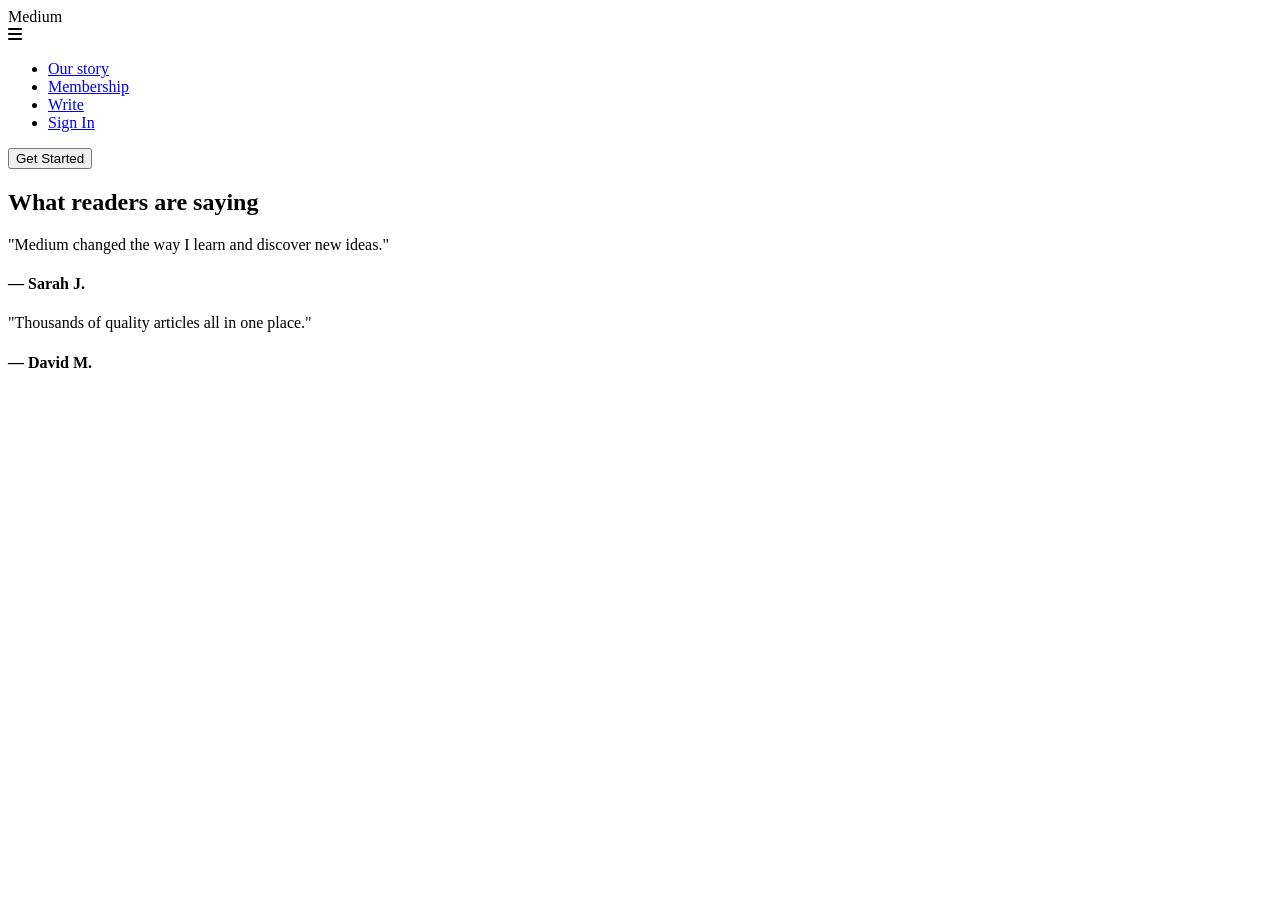
==== commit 73ccef4e: "Added testimonial section" ====
--- a/index.html
+++ b/index.html
@@ -2,555 +2,79 @@
 <html lang="en">
 
 <head>
+
     <meta charset="UTF-8">
     <meta name="viewport" content="width=device-width, initial-scale=1.0">
 
-    <title>Medium Inspired Landing Page</title>
+    <title>Medium Landing Page</title>
 
     <!-- Google Fonts -->
     <link rel="preconnect" href="https://fonts.googleapis.com">
+
     <link rel="preconnect" href="https://fonts.gstatic.com" crossorigin>
 
-    <link
-        href="https://fonts.googleapis.com/css2?family=Playfair+Display:wght@600;700;800&family=Source+Sans+3:wght@300;400;500;600;700&display=swap"
-        rel="stylesheet"
-    >
+    <link href="https://fonts.googleapis.com/css2?family=Playfair+Display:wght@600;700;800&family=Source+Sans+3:wght@300;400;500;600;700&display=swap" rel="stylesheet">
 
     <!-- Font Awesome -->
-    <link
-        rel="stylesheet"
-        href="https://cdnjs.cloudflare.com/ajax/libs/font-awesome/6.7.2/css/all.min.css"
-    >
+    <link rel="stylesheet"
+        href="https://cdnjs.cloudflare.com/ajax/libs/font-awesome/6.7.2/css/all.min.css">
 
     <!-- Main CSS -->
-    <link rel="stylesheet" href="style.css">
+    <link rel="stylesheet" href="css/style.css">
+
 </head>
 
+<body>
+<!--Header-->
+ <!--HEADER / NAVBAR-->
+         <!--Navbar Developer-->
+<header> 
+    <div class= "container">
+                <nav class="navbar">
+            <!-- Medium Logo -->
+             <div class="logo">Medium</div>
+             <!--Hamburger Icon -->
+             <div class="hamburger">
+                <i class="fa-solid fa-bars"></i>
+               </div>
+              <!-- Navigation Links Container --> 
+              <div class="nav-links">
+                <ul>
+                    <li><a href="#">Our story</a></li>
+                    <li><a href="#">Membership</a></li>
+                    <li><a href="#">Write</a></li>
+                    <li><a href="#">Sign In</a></li>
+                </ul>
+                <!-- Get Started Call-To-Action (CTA) Button -->
+                 <button class="btn-get-started">Get Started</button>
+              </div>
+        </nav>
+        </div>
+    </header>
+<!--MAIN CONTENT-->
+<main>
 
-<body>
+     <!--Testimonials Section-->
+     <section class="testimonials">
+    <h2>What readers are saying</h2>
 
-    <!-- =========================
-         HEADER / NAVBAR
-    ========================== -->
+    <div class="testimonial-container">
 
-    <header>
-
-        <div class="container">
-
-            <nav class="navbar">
-
-                <!-- Logo -->
-                <div class="logo">
-                    Medium
-                </div>
-
-                <!-- Mobile Navigation Button -->
-                <button
-                    class="hamburger"
-                    aria-label="Open navigation menu"
-                    type="button"
-                >
-                    <i class="fa-solid fa-bars"></i>
-                </button>
-
-                <!-- Navigation Links -->
-                <div class="nav-links">
-
-                    <ul>
-                        <li>
-                            <a href="#">Our Story</a>
-                        </li>
-
-                        <li>
-                            <a href="#">Membership</a>
-                        </li>
-
-                        <li>
-                            <a href="#">Write</a>
-                        </li>
-
-                        <li>
-                            <a href="#">Sign In</a>
-                        </li>
-                    </ul>
-
-                    <!-- Get Started Button -->
-                    <button
-                        class="btn-get-started"
-                        type="button"
-                    >
-                        Get Started
-                    </button>
-
-                </div>
-
-            </nav>
-
+        <div class="testimonial-card">
+            <p>"Medium changed the way I learn and discover new ideas."</p>
+            <h4>— Sarah J.</h4>
         </div>
 
-    </header>
-
-
-    <!-- =========================
-         MAIN CONTENT
-    ========================== -->
-
-    <main>
-
-
-        <!-- =========================
-             HERO SECTION
-        ========================== -->
-
-        <section class="hero">
-
-            <div class="container">
-
-                <!-- Hero Text Content -->
-                <div class="hero-content">
-
-                    <!-- Hero Category Label -->
-                    <div class="hero-label">
-
-                        <span>READ</span>
-
-                        <span class="dot"></span>
-
-                        <span>WRITE</span>
-
-                        <span class="dot"></span>
-
-                        <span>CONNECT</span>
-
-                    </div>
-
-
-                    <!-- Main Hero Heading -->
-                    <h1>
-                        Human stories
-                        <br>
-                        and ideas
-                    </h1>
-
-
-                    <!-- Hero Description -->
-                    <p>
-                        Discover stories, thinking, and expertise from people
-                        around the world. Share your perspective and become
-                        part of a community that values curiosity, insight,
-                        and meaningful conversations.
-                    </p>
-
-
-                    <!-- Hero Call-to-Action Buttons -->
-                    <div class="hero-buttons">
-
-                        <a href="#" class="btn-primary">
-                            Start Reading
-                        </a>
-
-                        <a href="#" class="btn-secondary">
-                            Explore Articles
-                        </a>
-
-                    </div>
-
-                </div>
-
-
-                <!-- =========================
-                     PHONE MOCKUP
-                ========================== -->
-
-                <div class="hero-phone">
-
-                    <div class="phone">
-
-                        <!-- Dynamic Island -->
-                        <div class="dynamic-island"></div>
-
-
-                        <!-- Phone Status Bar -->
-                        <div class="status-bar">
-
-                            <span class="time">
-                                9:41
-                            </span>
-
-                            <div class="status-icons">
-
-                                <i class="fa-solid fa-signal"></i>
-
-                                <i class="fa-solid fa-wifi"></i>
-
-                                <i class="fa-solid fa-battery-full"></i>
-
-                            </div>
-
-                        </div>
-
-
-                        <!-- Phone Screen Content -->
-                        <div class="phone-content">
-
-
-                            <!-- App Header -->
-                            <div class="app-header">
-
-                                <h3>
-                                    Medium
-                                </h3>
-
-                                <button
-                                    class="notification-btn"
-                                    type="button"
-                                    aria-label="Notifications"
-                                >
-                                    <i class="fa-regular fa-bell"></i>
-                                </button>
-
-                            </div>
-
-
-                            <!-- Featured Story Banner -->
-                            <div class="phone-banner">
-
-                                <img
-                                    src="images/hero-banner.jpg"
-                                    alt="Featured story"
-                                >
-
-                                <div class="banner-overlay">
-
-                                    <span class="editor-badge">
-                                        Editor's Pick
-                                    </span>
-
-                                    <h2>
-                                        Stories
-                                        <br>
-                                        That Inspire
-                                    </h2>
-
-                                </div>
-
-                            </div>
-
-
-                            <!-- Featured Story -->
-                            <div class="featured-story">
-
-                                <!-- Author Information -->
-                                <div class="author">
-
-                                    <img
-                                        src="images/author.jpg"
-                                        alt="Sarah Johnson"
-                                    >
-
-                                    <div>
-
-                                        <h4>
-                                            Sarah Johnson
-                                        </h4>
-
-                                        <span>
-                                            Top Writer
-                                        </span>
-
-                                    </div>
-
-                                </div>
-
-
-                                <!-- Story Title -->
-                                <h3>
-                                    The Power of Human Stories
-                                </h3>
-
-
-                                <!-- Story Description -->
-                                <p>
-                                    Read meaningful articles from writers,
-                                    creators and everyday people sharing
-                                    experiences that inspire communities.
-                                </p>
-
-                            </div>
-
-
-                            <!-- Continue Reading -->
-                            <div class="section-title">
-
-                                <span>
-                                    Continue Reading
-                                </span>
-
-                            </div>
-
-
-                            <!-- Article Card -->
-                            <div class="article-card">
-
-                                <img
-                                    src="images/article.jpg"
-                                    alt="Article thumbnail"
-                                >
-
-                                <div class="article-content">
-
-                                    <span class="category">
-                                        SELF IMPROVEMENT
-                                    </span>
-
-                                    <h4>
-                                        10 Habits That Will
-                                        Change Your Life
-                                    </h4>
-
-                                    <p>
-                                        Small daily habits can create
-                                        remarkable personal growth.
-                                    </p>
-
-                                    <a href="#">
-                                        Read Story
-                                        <i class="fa-solid fa-arrow-right"></i>
-                                    </a>
-
-                                </div>
-
-                            </div>
-
-
-                            <!-- Phone Bottom Navigation -->
-                            <nav class="bottom-nav" aria-label="Mobile app navigation">
-
-                                <a href="#" class="active" aria-label="Home">
-                                    <i class="fa-solid fa-house"></i>
-                                </a>
-
-                                <a href="#" aria-label="Search">
-                                    <i class="fa-solid fa-magnifying-glass"></i>
-                                </a>
-
-                                <a href="#" aria-label="Bookmarks">
-                                    <i class="fa-regular fa-bookmark"></i>
-                                </a>
-
-                                <a href="#" aria-label="Profile">
-                                    <i class="fa-regular fa-user"></i>
-                                </a>
-
-                            </nav>
-
-                        </div>
-
-                    </div>
-
-                </div>
-
-            </div>
-
-        </section>
-
-
-        <!-- =========================
-             WHY MEDIUM / FEATURES
-        ========================== -->
-
-        <section id="features">
-
-            <div class="container">
-
-                <h2>
-                    Why Medium?
-                </h2>
-
-
-                <!-- Features Introduction -->
-                <p class="feature-intro">
-                    Explore fresh ideas, discover new perspectives,
-                    and connect with writers from around the world.
-                </p>
-
-
-                <!-- Feature Cards -->
-                <div class="feature-cards">
-
-
-                    <!-- Read Feature -->
-                    <article class="feature-card">
-
-                        <i class="fa-solid fa-book-open feature-icon"></i>
-
-                        <h3>
-                            READ
-                        </h3>
-
-                        <p>
-                            Discover inspiring stories, practical knowledge,
-                            and fresh ideas from people around the world.
-                        </p>
-
-                    </article>
-
-
-                    <!-- Write Feature -->
-                    <article class="feature-card">
-
-                        <i class="fa-solid fa-pen-nib feature-icon"></i>
-
-                        <h3>
-                            WRITE
-                        </h3>
-
-                        <p>
-                            Share your experiences, opinions, and knowledge
-                            with a global community of readers and thinkers.
-                        </p>
-
-                    </article>
-
-
-                    <!-- Connect Feature -->
-                    <article class="feature-card">
-
-                        <i class="fa-solid fa-globe feature-icon"></i>
-
-                        <h3>
-                            CONNECT
-                        </h3>
-
-                        <p>
-                            Join conversations, connect with writers,
-                            and grow through meaningful discussions.
-                        </p>
-
-                    </article>
-
-
-                </div>
-
-            </div>
-
-        </section>
-
-
-        <!-- =========================
-             ADDITIONAL CONTENT
-        ========================== -->
-
-        <section id="testimonials">
-
-            <div class="container">
-
-                <!-- Additional content will be added here -->
-
-            </div>
-
-        </section>
-
-
-    </main>
-
-
-    <!-- =========================
-         FOOTER
-    ========================== -->
-
-    <footer>
-
-        <div class="container">
-
-            <div class="footer-bar">
-
-                <!-- Footer Navigation -->
-                <div class="footer-links">
-
-                    <a href="#">
-                        Home
-                    </a>
-
-                    <a href="#">
-                        Our Story
-                    </a>
-
-                    <a href="#">
-                        Membership
-                    </a>
-
-                    <a href="#">
-                        Write
-                    </a>
-
-                </div>
-
-
-                <!-- Copyright -->
-                <p>
-                    &copy; 2026 Medium. All rights reserved.
-                </p>
-
-            </div>
-
+        <div class="testimonial-card">
+            <p>"Thousands of quality articles all in one place."</p>
+            <h4>— David M.</h4>
         </div>
 
-    </footer>
+    </div>
+</section>
+    
+      
 
-
-    <!-- =========================
-         HAMBURGER MENU JAVASCRIPT
-    ========================== -->
-
-    <script>
-
-        // Select hamburger menu
-        const hamburger = document.querySelector(".hamburger");
-
-        // Select navigation links
-        const navLinks = document.querySelector(".nav-links");
-
-        // Select hamburger icon
-        const icon = document.querySelector(".hamburger i");
-
-
-        // Toggle mobile navigation
-        hamburger.addEventListener("click", function () {
-
-            navLinks.classList.toggle("active");
-
-
-            // Change icon from bars to X
-            if (navLinks.classList.contains("active")) {
-
-                icon.classList.remove("fa-bars");
-                icon.classList.add("fa-xmark");
-
-                hamburger.setAttribute(
-                    "aria-label",
-                    "Close navigation menu"
-                );
-
-            }
-
-            // Change icon from X back to bars
-            else {
-
-                icon.classList.remove("fa-xmark");
-                icon.classList.add("fa-bars");
-
-                hamburger.setAttribute(
-                    "aria-label",
-                    "Open navigation menu"
-                );
-
-            }
-
-        });
-
-    </script>
-
-</body>
+    </body>
 
 </html>
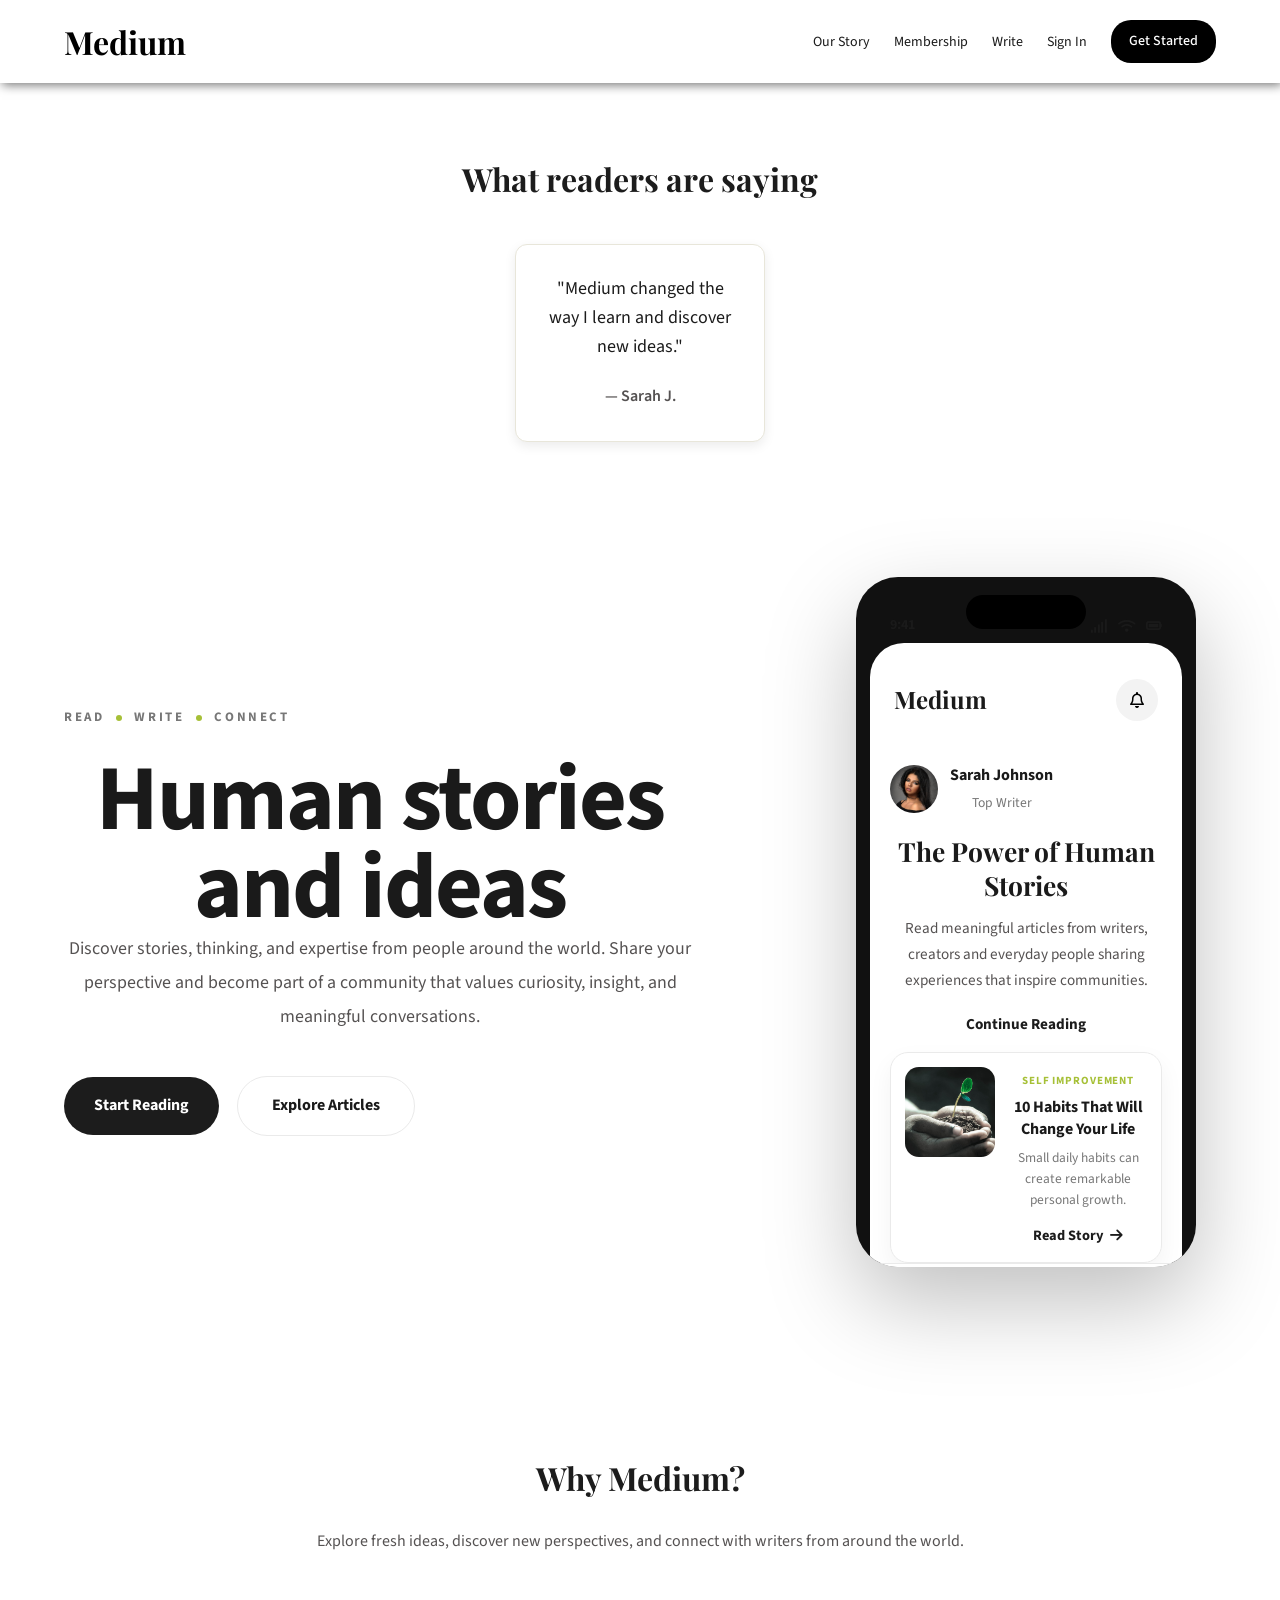
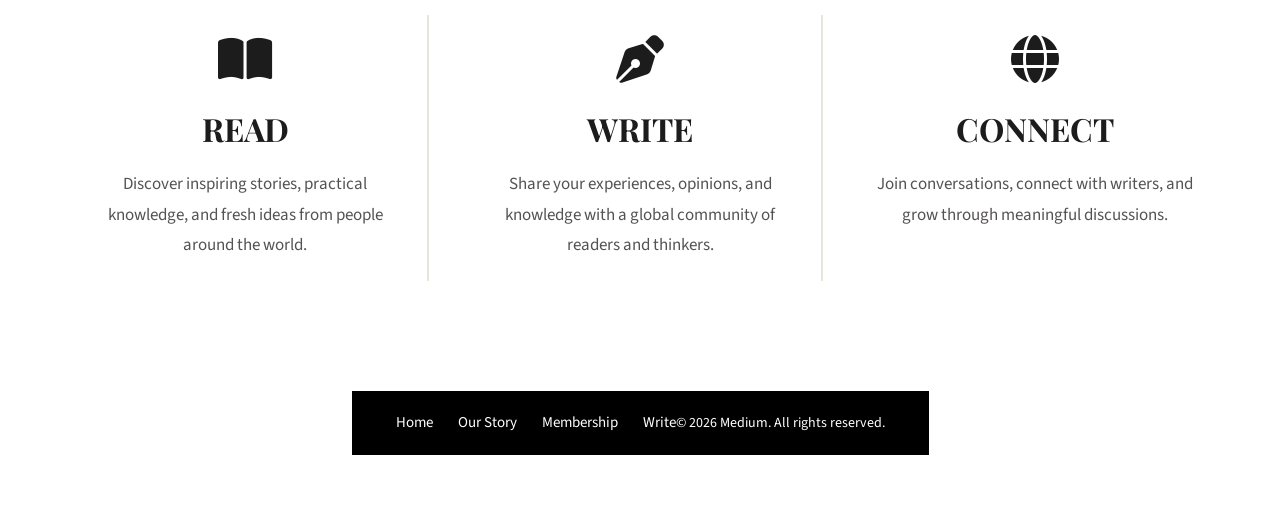
==== commit b1324fb4: "updated index.html" ====
--- a/index.html
+++ b/index.html
@@ -2,54 +2,92 @@
 <html lang="en">
 
 <head>
-
     <meta charset="UTF-8">
     <meta name="viewport" content="width=device-width, initial-scale=1.0">
 
-    <title>Medium Landing Page</title>
+    <title>Medium Inspired Landing Page</title>
 
     <!-- Google Fonts -->
     <link rel="preconnect" href="https://fonts.googleapis.com">
-
     <link rel="preconnect" href="https://fonts.gstatic.com" crossorigin>
 
-    <link href="https://fonts.googleapis.com/css2?family=Playfair+Display:wght@600;700;800&family=Source+Sans+3:wght@300;400;500;600;700&display=swap" rel="stylesheet">
+    <link
+        href="https://fonts.googleapis.com/css2?family=Playfair+Display:wght@600;700;800&family=Source+Sans+3:wght@300;400;500;600;700&display=swap"
+        rel="stylesheet"
+    >
 
     <!-- Font Awesome -->
-    <link rel="stylesheet"
-        href="https://cdnjs.cloudflare.com/ajax/libs/font-awesome/6.7.2/css/all.min.css">
+    <link
+        rel="stylesheet"
+        href="https://cdnjs.cloudflare.com/ajax/libs/font-awesome/6.7.2/css/all.min.css"
+    >
 
     <!-- Main CSS -->
-    <link rel="stylesheet" href="css/style.css">
-
+    <link rel="stylesheet" href="style.css">
 </head>
 
+
 <body>
-<!--Header-->
- <!--HEADER / NAVBAR-->
-         <!--Navbar Developer-->
-<header> 
-    <div class= "container">
-                <nav class="navbar">
-            <!-- Medium Logo -->
-             <div class="logo">Medium</div>
-             <!--Hamburger Icon -->
-             <div class="hamburger">
-                <i class="fa-solid fa-bars"></i>
-               </div>
-              <!-- Navigation Links Container --> 
-              <div class="nav-links">
-                <ul>
-                    <li><a href="#">Our story</a></li>
-                    <li><a href="#">Membership</a></li>
-                    <li><a href="#">Write</a></li>
-                    <li><a href="#">Sign In</a></li>
-                </ul>
-                <!-- Get Started Call-To-Action (CTA) Button -->
-                 <button class="btn-get-started">Get Started</button>
-              </div>
-        </nav>
+
+    <!-- =========================
+         HEADER / NAVBAR
+    ========================== -->
+
+    <header>
+
+        <div class="container">
+
+            <nav class="navbar">
+
+                <!-- Logo -->
+                <div class="logo">
+                    Medium
+                </div>
+
+                <!-- Mobile Navigation Button -->
+                <button
+                    class="hamburger"
+                    aria-label="Open navigation menu"
+                    type="button"
+                >
+                    <i class="fa-solid fa-bars"></i>
+                </button>
+
+                <!-- Navigation Links -->
+                <div class="nav-links">
+
+                    <ul>
+                        <li>
+                            <a href="#">Our Story</a>
+                        </li>
+
+                        <li>
+                            <a href="#">Membership</a>
+                        </li>
+
+                        <li>
+                            <a href="#">Write</a>
+                        </li>
+
+                        <li>
+                            <a href="#">Sign In</a>
+                        </li>
+                    </ul>
+
+                    <!-- Get Started Button -->
+                    <button
+                        class="btn-get-started"
+                        type="button"
+                    >
+                        Get Started
+                    </button>
+
+                </div>
+
+            </nav>
+
         </div>
+
     </header>
 <!--MAIN CONTENT-->
 <main>
@@ -65,16 +103,475 @@
             <h4>— Sarah J.</h4>
         </div>
 
+
+    <!-- =========================
+         MAIN CONTENT
+    ========================== -->
+
+    <main>
+
+
+        <!-- =========================
+             HERO SECTION
+        ========================== -->
+
+        <section class="hero">
+
+            <div class="container">
+
+                <!-- Hero Text Content -->
+                <div class="hero-content">
+
+                    <!-- Hero Category Label -->
+                    <div class="hero-label">
+
+                        <span>READ</span>
+
+                        <span class="dot"></span>
+
+                        <span>WRITE</span>
+
+                        <span class="dot"></span>
+
+                        <span>CONNECT</span>
+
+                    </div>
+
+
+                    <!-- Main Hero Heading -->
+                    <h1>
+                        Human stories
+                        <br>
+                        and ideas
+                    </h1>
+
+
+                    <!-- Hero Description -->
+                    <p>
+                        Discover stories, thinking, and expertise from people
+                        around the world. Share your perspective and become
+                        part of a community that values curiosity, insight,
+                        and meaningful conversations.
+                    </p>
+
+
+                    <!-- Hero Call-to-Action Buttons -->
+                    <div class="hero-buttons">
+
+                        <a href="#" class="btn-primary">
+                            Start Reading
+                        </a>
+
+                        <a href="#" class="btn-secondary">
+                            Explore Articles
+                        </a>
+
+                    </div>
+
+                </div>
+
+
+                <!-- =========================
+                     PHONE MOCKUP
+                ========================== -->
+
+                <div class="hero-phone">
+
+                    <div class="phone">
+
+                        <!-- Dynamic Island -->
+                        <div class="dynamic-island"></div>
+
+
+                        <!-- Phone Status Bar -->
+                        <div class="status-bar">
+
+                            <span class="time">
+                                9:41
+                            </span>
+
+                            <div class="status-icons">
+
+                                <i class="fa-solid fa-signal"></i>
+
+                                <i class="fa-solid fa-wifi"></i>
+
+                                <i class="fa-solid fa-battery-full"></i>
+
+                            </div>
+
+                        </div>
+
+
+                        <!-- Phone Screen Content -->
+                        <div class="phone-content">
+
+
+                            <!-- App Header -->
+                            <div class="app-header">
+
+                                <h3>
+                                    Medium
+                                </h3>
+
+                                <button
+                                    class="notification-btn"
+                                    type="button"
+                                    aria-label="Notifications"
+                                >
+                                    <i class="fa-regular fa-bell"></i>
+                                </button>
+
+                            </div>
+
+
+                            <!-- Featured Story Banner -->
+                            <div class="phone-banner">
+
+                                <img
+                                    src="images/hero-banner.jpg"
+                                    alt="Featured story"
+                                >
+
+                                <div class="banner-overlay">
+
+                                    <span class="editor-badge">
+                                        Editor's Pick
+                                    </span>
+
+                                    <h2>
+                                        Stories
+                                        <br>
+                                        That Inspire
+                                    </h2>
+
+                                </div>
         <div class="testimonial-card">
             <p>"Thousands of quality articles all in one place."</p>
             <h4>— David M.</h4>
         </div>
 
+                            </div>
+
+
+                            <!-- Featured Story -->
+                            <div class="featured-story">
+
+                                <!-- Author Information -->
+                                <div class="author">
+
+                                    <img
+                                        src="images/author.jpg"
+                                        alt="Sarah Johnson"
+                                    >
+
+                                    <div>
+
+                                        <h4>
+                                            Sarah Johnson
+                                        </h4>
+
+                                        <span>
+                                            Top Writer
+                                        </span>
+
+                                    </div>
+
+                                </div>
+
+
+                                <!-- Story Title -->
+                                <h3>
+                                    The Power of Human Stories
+                                </h3>
+
+
+                                <!-- Story Description -->
+                                <p>
+                                    Read meaningful articles from writers,
+                                    creators and everyday people sharing
+                                    experiences that inspire communities.
+                                </p>
+
+                            </div>
+
+
+                            <!-- Continue Reading -->
+                            <div class="section-title">
+
+                                <span>
+                                    Continue Reading
+                                </span>
+
+                            </div>
+
+
+                            <!-- Article Card -->
+                            <div class="article-card">
+
+                                <img
+                                    src="images/article.jpg"
+                                    alt="Article thumbnail"
+                                >
+
+                                <div class="article-content">
+
+                                    <span class="category">
+                                        SELF IMPROVEMENT
+                                    </span>
+
+                                    <h4>
+                                        10 Habits That Will
+                                        Change Your Life
+                                    </h4>
+
+                                    <p>
+                                        Small daily habits can create
+                                        remarkable personal growth.
+                                    </p>
+
+                                    <a href="#">
+                                        Read Story
+                                        <i class="fa-solid fa-arrow-right"></i>
+                                    </a>
+
+                                </div>
+
+                            </div>
+
+
+                            <!-- Phone Bottom Navigation -->
+                            <nav class="bottom-nav" aria-label="Mobile app navigation">
+
+                                <a href="#" class="active" aria-label="Home">
+                                    <i class="fa-solid fa-house"></i>
+                                </a>
+
+                                <a href="#" aria-label="Search">
+                                    <i class="fa-solid fa-magnifying-glass"></i>
+                                </a>
+
+                                <a href="#" aria-label="Bookmarks">
+                                    <i class="fa-regular fa-bookmark"></i>
+                                </a>
+
+                                <a href="#" aria-label="Profile">
+                                    <i class="fa-regular fa-user"></i>
+                                </a>
+
+                            </nav>
+
+                        </div>
+
+                    </div>
+
+                </div>
+
+            </div>
+
+        </section>
+
+
+        <!-- =========================
+             WHY MEDIUM / FEATURES
+        ========================== -->
+
+        <section id="features">
+
+            <div class="container">
+
+                <h2>
+                    Why Medium?
+                </h2>
+
+
+                <!-- Features Introduction -->
+                <p class="feature-intro">
+                    Explore fresh ideas, discover new perspectives,
+                    and connect with writers from around the world.
+                </p>
+
+
+                <!-- Feature Cards -->
+                <div class="feature-cards">
+
+
+                    <!-- Read Feature -->
+                    <article class="feature-card">
+
+                        <i class="fa-solid fa-book-open feature-icon"></i>
+
+                        <h3>
+                            READ
+                        </h3>
+
+                        <p>
+                            Discover inspiring stories, practical knowledge,
+                            and fresh ideas from people around the world.
+                        </p>
+
+                    </article>
+
+
+                    <!-- Write Feature -->
+                    <article class="feature-card">
+
+                        <i class="fa-solid fa-pen-nib feature-icon"></i>
+
+                        <h3>
+                            WRITE
+                        </h3>
+
+                        <p>
+                            Share your experiences, opinions, and knowledge
+                            with a global community of readers and thinkers.
+                        </p>
+
+                    </article>
+
+
+                    <!-- Connect Feature -->
+                    <article class="feature-card">
+
+                        <i class="fa-solid fa-globe feature-icon"></i>
+
+                        <h3>
+                            CONNECT
+                        </h3>
+
+                        <p>
+                            Join conversations, connect with writers,
+                            and grow through meaningful discussions.
+                        </p>
+
+                    </article>
+
+
+                </div>
+
+            </div>
+
+        </section>
+
+
+        <!-- =========================
+             ADDITIONAL CONTENT
+        ========================== -->
+
+        <section id="testimonials">
+
+            <div class="container">
+
+                <!-- Additional content will be added here -->
+
+            </div>
+
+        </section>
+
+
+    </main>
+
+
+    <!-- =========================
+         FOOTER
+    ========================== -->
+
+    <footer>
+
+        <div class="container">
+
+            <div class="footer-bar">
+
+                <!-- Footer Navigation -->
+                <div class="footer-links">
+
+                    <a href="#">
+                        Home
+                    </a>
+
+                    <a href="#">
+                        Our Story
+                    </a>
+
+                    <a href="#">
+                        Membership
+                    </a>
+
+                    <a href="#">
+                        Write
+                    </a>
+
+                </div>
+
+
+                <!-- Copyright -->
+                <p>
+                    &copy; 2026 Medium. All rights reserved.
+                </p>
+
+            </div>
+
+        </div>
+
+    </footer>
+
+
+    <!-- =========================
+         HAMBURGER MENU JAVASCRIPT
+    ========================== -->
+
+    <script>
+
+        // Select hamburger menu
+        const hamburger = document.querySelector(".hamburger");
+
+        // Select navigation links
+        const navLinks = document.querySelector(".nav-links");
+
+        // Select hamburger icon
+        const icon = document.querySelector(".hamburger i");
+
+
+        // Toggle mobile navigation
+        hamburger.addEventListener("click", function () {
+
+            navLinks.classList.toggle("active");
+
+
+            // Change icon from bars to X
+            if (navLinks.classList.contains("active")) {
+
+                icon.classList.remove("fa-bars");
+                icon.classList.add("fa-xmark");
+
+                hamburger.setAttribute(
+                    "aria-label",
+                    "Close navigation menu"
+                );
+
+            }
+
+            // Change icon from X back to bars
+            else {
+
+                icon.classList.remove("fa-xmark");
+                icon.classList.add("fa-bars");
+
+                hamburger.setAttribute(
+                    "aria-label",
+                    "Open navigation menu"
+                );
+
+            }
+
+        });
+
+    </script>
     </div>
 </section>
     
       
 
-    </body>
+</body>
 
 </html>
--- a/style.css
+++ b/style.css
@@ -0,0 +1,2659 @@
+body {
+    margin: 0;
+    font-family: "Source Sans 3", sans-serif;
+    background-color: #F8F8F0;
+}
+
+.testimonials {
+    padding: 70px 20px;
+    text-align: center;
+}
+
+.testimonials h2 {
+    font-family: "Playfair Display", serif;
+    color: #1C1C1C;
+    font-size: 2rem;
+  margin-bottom: 40px;
+}.testimonial-container {
+    display: flex;
+    justify-content: center;
+    gap: 30px;
+    flex-wrap: wrap;
+}
+
+.testimonial-card {
+    background-color: #FFFFFF;
+    border: 1px solid #E8E6DA;
+    border-radius: 12px;
+    padding: 30px;
+    width: 320px;
+}
+
+.testimonial-card p {
+    color: #1C1C1C;
+    font-size: 18px;
+    line-height: 1.6;
+  .testimonial-card:hover {
+    transform: translateY(-5px);
+    transition: 0.3s ease;
+  }
+}.testimonial-card h4 {
+    margin-top: 20px;
+    color: #555252;
+    font-size: 16px;
+    font-weight: 600;
+}.testimonial-card {
+    background-color: #FFFFFF;
+    border: 1px solid #E8E6DA;
+    border-radius: 12px;
+    padding: 30px;
+    width: 250px;
+    box-shadow: 0 4px 12px rgba(0, 0, 0, 0.08);
+    /* ------------------------------
+       Hamburger
+    ------------------------------ */
+
+    .hamburger {
+        display: block;
+    }
+
+
+    /* ------------------------------
+       Navigation
+    ------------------------------ */
+
+    .nav-links {
+        display: none;
+    }
+
+    .nav-links.active {
+        display: flex;
+        flex-direction: column;
+        position: absolute;
+        top: 80px;
+        right: 0;
+        width: 50%;
+        padding: 20px 0;
+        align-items: center;
+        gap: 20px;
+        background-color: #ffffff;
+        border-radius: 10px;
+        box-shadow: 0 5px 15px #757575;
+    }
+
+    .nav-links ul {
+        display: flex;
+        flex-direction: column;
+        align-items: center;
+        gap: 20px;
+        list-style: none;
+        padding: 0;
+        margin: 0;
+    }
+
+    .nav-links ul li a {
+        display: block;
+    }
+
+
+    /* ------------------------------
+       Get Started Button
+    ------------------------------ */
+
+    .btn-get-started {
+        width: auto;
+    }
+
+
+    /* ------------------------------
+       Features
+    ------------------------------ */
+
+    .feature-cards {
+        flex-direction: column;
+        gap: 40px;
+    }
+
+    .feature-card {
+        width: 100%;
+    }
+
+    .feature-card:not(:last-child) {
+        border-right: none;
+        border-bottom: 2px solid #e8e6da;
+        padding-bottom: 30px;
+    }
+
+
+    /* ------------------------------
+       Footer
+    ------------------------------ */
+
+    .footer-bar {
+        flex-direction: column;
+        gap: 20px;
+        text-align: center;
+    }
+
+    .footer-links {
+        flex-wrap: wrap;
+        justify-content: center;
+        gap: 15px;
+    }
+}
+
+:root{
+
+    --bg:#F8F8F0;
+    --white:#ffffff;
+    --black:#1C1C1C;
+    --text:#555252;
+    --text-light:#777777;
+    --green:#A6C037;
+    --border:#EAEAEA;
+
+    --shadow:
+        0 25px 60px rgba(0,0,0,.08);
+
+    --radius:24px;
+
+    --transition:.35s ease;
+
+}
+
+/*==================================================
+RESET
+==================================================*/
+
+*{
+
+    margin:0;
+    padding:0;
+    box-sizing:border-box;
+
+}
+
+html{
+
+    scroll-behavior:smooth;
+
+}
+
+body{
+
+    font-family:'Source Sans 3',sans-serif;
+
+    background:var(--bg);
+
+    color:var(--black);
+
+    overflow-x:hidden;
+
+}
+
+img{
+
+    display:block;
+
+    width:100%;
+
+}
+
+a{
+
+    text-decoration:none;
+
+    color:inherit;
+
+}
+
+button{
+
+    border:none;
+
+    background:none;
+
+    cursor:pointer;
+
+    font:inherit;
+
+}
+
+/*==================================================
+CONTAINER
+==================================================*/
+
+.container{
+
+    width:min(1320px,92%);
+
+    margin:auto;
+
+}
+/*==================================================
+HERO
+==================================================*/
+
+.hero{
+
+    min-height:100vh;
+
+    display:flex;
+
+    align-items:center;
+
+    padding:80px 0;
+
+}
+
+.hero .container{
+
+    display:grid;
+
+    grid-template-columns:1fr 380px;
+
+    align-items:center;
+
+    gap:140px;
+
+}
+/*==================================================
+LEFT SIDE
+==================================================*/
+
+.hero-content{
+
+    max-width:640px;
+
+}
+
+.hero-label{
+
+    display:flex;
+
+    align-items:center;
+
+    gap:12px;
+
+    margin-bottom:28px;
+
+    color:var(--text-light);
+
+    font-size:13px;
+
+    font-weight:700;
+
+    letter-spacing:.2em;
+
+}
+
+.dot{
+
+    width:6px;
+
+    height:6px;
+
+    border-radius:50%;
+
+    background:var(--green);
+
+}
+
+.hero-content h1{
+
+    font-size:5.8rem;
+
+    line-height:.95;
+
+    letter-spacing:-2px;
+
+}
+.hero-content p{
+
+    font-size:1.12rem;
+
+    line-height:1.9;
+
+    color:var(--text);
+
+    margin-bottom:42px;
+
+}
+/*==================================================
+BUTTONS
+==================================================*/
+
+.hero-buttons{
+
+    display:flex;
+
+    gap:18px;
+
+    flex-wrap:wrap;
+    align-items:center;
+
+}
+
+.btn-primary{
+
+    padding:16px 30px;
+
+    background:var(--black);
+
+    color:white;
+
+    border-radius:50px;
+
+    font-weight:700;
+
+    transition:var(--transition);
+
+}
+
+.btn-primary:hover{
+
+    background:var(--green);
+
+    transform:translateY(-4px);
+
+}
+
+.btn-secondary{
+
+    padding:16px 34px;
+
+    background:white;
+
+    border:1px solid var(--border);
+
+    border-radius:50px;
+
+    font-weight:700;
+
+    transition:var(--transition);
+
+}
+
+.btn-secondary:hover{
+
+    background:var(--black);
+
+    color:white;
+
+    transform:translateY(-4px);
+
+}
+/*==================================================
+PHONE POSITION
+==================================================*/
+
+.hero-phone{
+
+    display:flex;
+
+    justify-content:center;
+
+    align-items:center;
+
+}
+/*==================================================
+PHONE
+==================================================*/
+
+.phone{
+
+    width:100%;
+    max-width:340px;
+    height:690px;
+
+    background:#111111;
+
+    border-radius:42px;
+
+    padding:14px;
+
+    position:relative;
+
+    overflow:hidden;
+
+    box-shadow:
+        0 35px 90px rgba(0,0,0,.25);
+
+    animation:floatPhone 6s ease-in-out infinite;
+
+}
+
+/*==================================================
+PHONE SCREEN
+==================================================*/
+
+.phone-content{
+
+    background:var(--white);
+
+    height:100%;
+
+    border-radius:34px;
+
+    overflow:hidden;
+
+    display:flex;
+
+    flex-direction:column;
+        padding-top:18px;
+
+}
+
+/*==================================================
+FLOAT ANIMATION
+==================================================*/
+
+@keyframes floatPhone{
+
+    0%{
+
+        transform:translateY(0px);
+
+    }
+
+    50%{
+
+        transform:translateY(-12px);
+
+    }
+
+    100%{
+
+        transform:translateY(0px);
+
+    }
+
+}
+/*==================================================
+DYNAMIC ISLAND
+==================================================*/
+
+.dynamic-island{
+
+    position:absolute;
+
+    top:18px;
+
+    left:50%;
+
+    transform:translateX(-50%);
+
+    width:120px;
+
+    height:34px;
+
+    background:#000;
+
+    border-radius:50px;
+
+    z-index:100;
+
+}
+/*==================================================
+STATUS BAR
+==================================================*/
+
+.status-bar{
+
+    height:52px;
+
+    padding:18px 20px 0;
+
+    display:flex;
+
+    justify-content:space-between;
+
+    align-items:center;
+
+    font-size:14px;
+
+    font-weight:700;
+
+}
+
+.status-icons{
+
+    display:flex;
+
+    gap:10px;
+
+    font-size:14px;
+
+}
+/*==================================================
+APP HEADER
+==================================================*/
+
+.app-header{
+
+    display:flex;
+
+    justify-content:space-between;
+
+    align-items:center;
+
+    padding:18px 24px;
+
+}
+
+.app-header h3{
+
+    font-family:'Playfair Display',serif;
+
+    font-size:1.5rem;
+
+}
+
+.notification-btn{
+
+    width:42px;
+
+    height:42px;
+
+    border-radius:50%;
+
+    background:#f3f3f3;
+
+    display:flex;
+
+    justify-content:center;
+
+    align-items:center;
+
+    transition:.3s;
+
+}
+
+.notification-btn:hover{
+
+    background:var(--green);
+
+    color:white;
+
+}
+/*==================================================
+PHONE BANNER
+==================================================*/
+
+.phone-banner{
+
+    position:relative;
+
+    margin:0 20px;
+
+    height:190px;
+
+    border-radius:22px;
+
+    overflow:hidden;
+
+}
+
+.phone-banner img{
+
+    width:100%;
+
+    height:100%;
+
+    object-fit:cover;
+
+    transition:.5s;
+
+}
+
+.phone-banner:hover img{
+
+    transform:scale(1.08);
+
+}
+/*==================================================
+BANNER OVERLAY
+==================================================*/
+
+.banner-overlay{
+
+    position:absolute;
+
+    inset:0;
+
+    display:flex;
+
+    flex-direction:column;
+
+    justify-content:flex-end;
+
+    padding:22px;
+
+    background:linear-gradient(
+
+        rgba(0,0,0,.05),
+
+        rgba(0,0,0,.72)
+
+    );
+
+}
+
+.editor-badge{
+
+    align-self:flex-start;
+
+    background:white;
+
+    color:black;
+
+    padding:7px 16px;
+
+    border-radius:30px;
+
+    font-size:12px;
+
+    font-weight:700;
+
+    margin-bottom:12px;
+
+}
+
+.banner-overlay h2{
+
+    color:white;
+
+    font-family:'Playfair Display',serif;
+
+    font-size:1.8rem;
+
+    line-height:1.2;
+
+}
+/*==================================================
+FEATURED STORY
+==================================================*/
+
+.featured-story{
+
+    padding:24px 20px 18px;
+
+}
+
+.author{
+
+    display:flex;
+
+    align-items:center;
+
+    gap:12px;
+
+    margin-bottom:18px;
+
+}
+
+.author img{
+
+    width:48px;
+
+    height:48px;
+
+    border-radius:50%;
+
+    object-fit:cover;
+
+}
+
+.author h4{
+
+    font-size:1rem;
+
+    font-weight:700;
+
+    margin-bottom:2px;
+
+}
+
+.author span{
+
+    font-size:.85rem;
+
+    color:var(--text-light);
+
+}
+
+.featured-story h3{
+
+    font-family:'Playfair Display',serif;
+
+    font-size:1.65rem;
+
+    line-height:1.3;
+
+    margin-bottom:14px;
+
+}
+
+.featured-story p{
+
+    color:var(--text);
+
+    font-size:.95rem;
+
+    line-height:1.7;
+
+}
+/*==================================================
+SECTION TITLE
+==================================================*/
+
+.section-title{
+
+    padding:0 20px;
+
+    margin-bottom:14px;
+
+}
+
+.section-title span{
+
+    font-weight:700;
+
+    font-size:.95rem;
+
+    color:var(--black);
+
+}
+
+/*==================================================
+ARTICLE CARD
+==================================================*/
+
+.article-card{
+
+    margin:0 20px;
+
+    display:flex;
+
+    gap:14px;
+
+    padding:14px;
+
+    background:#fff;
+
+    border:1px solid var(--border);
+
+    border-radius:18px;
+
+    transition:var(--transition);
+
+    box-shadow:0 10px 25px rgba(0,0,0,.05);
+
+}
+
+.article-card:hover{
+
+    transform:translateY(-4px);
+
+    box-shadow:0 18px 35px rgba(0,0,0,.08);
+
+}
+
+.article-card img{
+
+    width:90px;
+
+    height:90px;
+
+    border-radius:14px;
+
+    object-fit:cover;
+
+    flex-shrink:0;
+
+}
+
+.article-content{
+
+    flex:1;
+
+}
+
+.category{
+
+    display:inline-block;
+
+    font-size:11px;
+
+    font-weight:700;
+
+    color:var(--green);
+
+    letter-spacing:.08em;
+
+    margin-bottom:8px;
+
+}
+
+.article-content h4{
+
+    font-size:1rem;
+
+    line-height:1.35;
+
+    margin-bottom:8px;
+
+}
+
+.article-content p{
+
+    font-size:.84rem;
+
+    color:var(--text-light);
+
+    line-height:1.55;
+
+    margin-bottom:12px;
+
+}
+
+.article-content a{
+
+    display:inline-flex;
+
+    align-items:center;
+
+    gap:6px;
+
+    font-weight:700;
+
+    font-size:.9rem;
+
+    color:var(--black);
+
+    transition:var(--transition);
+
+}
+
+.article-content a:hover{
+
+    color:var(--green);
+
+}
+/*==================================================
+BOTTOM NAVIGATION
+==================================================*/
+
+.bottom-nav{
+
+    margin-top:auto;
+
+    display:flex;
+
+    justify-content:space-around;
+
+    align-items:center;
+
+    padding:18px 10px;
+
+    border-top:1px solid var(--border);
+
+    background:#fff;
+
+}
+
+.bottom-nav a{
+
+    width:44px;
+
+    height:44px;
+
+    border-radius:50%;
+
+    display:flex;
+
+    justify-content:center;
+
+    align-items:center;
+
+    color:#777;
+
+    transition:var(--transition);
+
+}
+
+.bottom-nav a:hover{
+
+    background:#f5f5f5;
+
+    color:var(--green);
+
+}
+
+.bottom-nav a.active{
+
+    background:var(--green);
+
+    color:#fff;
+
+}
+/*==================================================
+PHONE HOVER
+==================================================*/
+
+.phone{
+
+    transition:transform .35s ease,
+               box-shadow .35s ease;
+
+}
+
+.phone:hover{
+
+    transform:translateY(-10px) rotate(-1deg);
+
+    box-shadow:
+0 25px 45px rgba(0,0,0,.15),
+0 70px 120px rgba(0,0,0,.18);
+
+}
+/*========================================
+TABLET
+========================================*/
+
+@media (max-width:992px){
+
+    .hero .container{
+
+        grid-template-columns:1fr;
+
+        gap:60px;
+
+        text-align:center;
+
+    }
+
+    .hero-content{
+
+        margin:auto;
+
+    }
+
+    .hero-label{
+
+        justify-content:center;
+
+    }
+
+    .hero-buttons{
+
+        justify-content:center;
+
+    }
+
+}
+
+/*========================================
+MOBILE
+========================================*/
+
+@media (max-width:768px){
+
+    .hero{
+
+        padding:60px 0;
+
+    }
+
+    .hero-content h1{
+
+        font-size:3.5rem;
+
+    }
+
+    .phone{
+
+        width:300px;
+
+        height:610px;
+
+    }
+
+}
+
+/*========================================
+SMALL MOBILE
+========================================*/
+
+@media (max-width:480px){
+
+    .hero-content h1{
+
+        font-size:2.8rem;
+
+    }
+
+    .hero-content p{
+
+        font-size:1rem;
+
+    }
+
+    .hero-buttons{
+
+        flex-direction:column;
+
+    }
+
+    .btn-primary,
+    .btn-secondary{
+
+        width:100%;
+
+        text-align:center;
+
+    }
+
+    .phone{
+
+        width:270px;
+
+        height:560px;
+
+    }
+
+}
+/* ==================================================
+   GLOBAL RESET
+   ================================================== */
+
+* {
+    margin: 0;
+    padding: 0;
+    box-sizing: border-box;
+}
+
+
+/* ==================================================
+   GLOBAL STYLES
+   ================================================== */
+
+body {
+    font-family: 'Source Sans 3', Arial, sans-serif;
+    background-color: #ffffff;
+    color: #1a1a1a;
+    line-height: 1.6;
+}
+
+
+/* ==================================================
+   SHARED CONTAINER
+   ================================================== */
+
+.container {
+    width: 100%;
+    max-width: 1200px;
+    margin: 0 auto;
+    padding: 0 24px;
+}
+
+
+/* ==================================================
+   HEADER / NAVBAR
+   ================================================== */
+
+header {
+    width: 100%;
+    background-color: #ffffff;
+    position: sticky;
+    top: 0;
+    z-index: 1000;
+    box-shadow: 2px 2px 10px #757575;
+}
+
+.navbar {
+    display: flex;
+    justify-content: space-between;
+    align-items: center;
+    padding: 16px 0;
+}
+
+
+/* ==================================================
+   LOGO
+   ================================================== */
+
+.logo {
+    font-family: 'Playfair Display', Georgia, serif;
+    font-size: 32px;
+    font-weight: 700;
+    color: #000000;
+}
+
+
+/* ==================================================
+   NAVIGATION LINKS
+   ================================================== */
+
+.nav-links {
+    display: flex;
+    align-items: center;
+    gap: 24px;
+}
+
+.nav-links ul {
+    display: flex;
+    list-style: none;
+    gap: 24px;
+}
+
+.nav-links ul li a {
+    text-decoration: none;
+    color: #1a1a1a;
+    font-size: 14px;
+    font-weight: 400;
+    transition: all 0.2s ease;
+}
+
+.nav-links ul li a:hover {
+    color: #ffffff;
+    background-color: #000000;
+    border-radius: 8px;
+    padding: 5px 8px;
+}
+
+
+/* ==================================================
+   GET STARTED BUTTON
+   ================================================== */
+
+.btn-get-started {
+    background-color: #000000;
+    color: #ffffff;
+    padding: 10px 18px;
+    border: none;
+    border-radius: 20px;
+    font-size: 14px;
+    font-weight: 500;
+    cursor: pointer;
+    transition: all 0.2s ease;
+}
+
+.btn-get-started:hover {
+    background-color: #262626;
+    box-shadow: 2px 2px 5px #757575;
+    transform: scale(1.03);
+}
+
+
+/* ==================================================
+   HAMBURGER MENU
+   ================================================== */
+
+.hamburger {
+    display: none;
+    font-size: 28px;
+    color: #000000;
+    cursor: pointer;
+}
+
+
+/* ==================================================
+   WHY MEDIUM / FEATURES SECTION
+   ================================================== */
+
+#features {
+    background-color: #ffffff;
+    padding: 80px 0;
+}
+
+#features h2 {
+    font-family: 'Playfair Display', Georgia, serif;
+    font-size: 32px;
+    text-align: center;
+    color: #1c1c1c;
+    margin-bottom: 25px;
+}
+
+.testimonials h2 {
+    font-family: "Playfair Display", serif;
+    color: #1C1C1C;
+    font-size: 2rem;
+  margin-bottom: 40px;
+}.testimonial-container {
+    display: flex;
+    justify-content: center;
+    gap: 30px;
+    flex-wrap: wrap;
+}
+
+.testimonial-card {
+    background-color: #FFFFFF;
+    border: 1px solid #E8E6DA;
+    border-radius: 12px;
+    padding: 30px;
+    width: 320px;
+}
+
+.testimonial-card p {
+    color: #1C1C1C;
+    font-size: 18px;
+    line-height: 1.6;
+  .testimonial-card:hover {
+    transform: translateY(-5px);
+    transition: 0.3s ease;
+  }
+}.testimonial-card h4 {
+    margin-top: 20px;
+    color: #555252;
+    line-height: 1.8;
+}
+
+
+/* ==================================================
+   FOOTER
+   ================================================== */
+
+footer {
+    background-color: #000000;
+    padding: 20px;
+}
+
+.footer-bar {
+    display: flex;
+    justify-content: space-between;
+    align-items: center;
+}
+
+.footer-links {
+    display: flex;
+    gap: 25px;
+}
+
+.footer-links a {
+    color: #ffffff;
+    text-decoration: none;
+    font-size: 15px;
+    transition: color 0.3s ease;
+}
+
+.footer-links a:hover {
+    color: #1a8917;
+}
+
+.footer-bar p {
+    color: #ffffff;
+    font-size: 14px;
+    margin: 0;
+}
+
+
+/* ==================================================
+   MOBILE RESPONSIVE DESIGN
+   ================================================== */
+
+@media (max-width: 768px) {
+
+    /* ------------------------------
+       Hamburger
+    ------------------------------ */
+
+    .hamburger {
+        display: block;
+    }
+
+
+    /* ------------------------------
+       Navigation
+    ------------------------------ */
+
+    .nav-links {
+        display: none;
+    }
+
+    .nav-links.active {
+        display: flex;
+        flex-direction: column;
+        position: absolute;
+        top: 80px;
+        right: 0;
+        width: 50%;
+        padding: 20px 0;
+        align-items: center;
+        gap: 20px;
+        background-color: #ffffff;
+        border-radius: 10px;
+        box-shadow: 0 5px 15px #757575;
+    }
+
+    .nav-links ul {
+        display: flex;
+        flex-direction: column;
+        align-items: center;
+        gap: 20px;
+        list-style: none;
+        padding: 0;
+        margin: 0;
+    }
+
+    .nav-links ul li a {
+        display: block;
+    }
+
+
+    /* ------------------------------
+       Get Started Button
+    ------------------------------ */
+
+    .btn-get-started {
+        width: auto;
+    }
+
+
+    /* ------------------------------
+       Features
+    ------------------------------ */
+
+    .feature-cards {
+        flex-direction: column;
+        gap: 40px;
+    }
+
+    .feature-card {
+        width: 100%;
+    }
+
+    .feature-card:not(:last-child) {
+        border-right: none;
+        border-bottom: 2px solid #e8e6da;
+        padding-bottom: 30px;
+    }
+
+
+    /* ------------------------------
+       Footer
+    ------------------------------ */
+
+    .footer-bar {
+        flex-direction: column;
+        gap: 20px;
+        text-align: center;
+    }
+
+    .footer-links {
+        flex-wrap: wrap;
+        justify-content: center;
+        gap: 15px;
+    }
+}
+
+:root{
+
+    --bg:#F8F8F0;
+    --white:#ffffff;
+    --black:#1C1C1C;
+    --text:#555252;
+    --text-light:#777777;
+    --green:#A6C037;
+    --border:#EAEAEA;
+
+    --shadow:
+        0 25px 60px rgba(0,0,0,.08);
+
+    --radius:24px;
+
+    --transition:.35s ease;
+
+}
+
+/*==================================================
+RESET
+==================================================*/
+
+*{
+
+    margin:0;
+    padding:0;
+    box-sizing:border-box;
+
+}
+
+html{
+
+    scroll-behavior:smooth;
+
+}
+
+body{
+
+    font-family:'Source Sans 3',sans-serif;
+
+    background:var(--bg);
+
+    color:var(--black);
+
+    overflow-x:hidden;
+
+}
+
+img{
+
+    display:block;
+
+    width:100%;
+
+}
+
+a{
+
+    text-decoration:none;
+
+    color:inherit;
+
+}
+
+button{
+
+    border:none;
+
+    background:none;
+
+    cursor:pointer;
+
+    font:inherit;
+
+}
+
+/*==================================================
+CONTAINER
+==================================================*/
+
+.container{
+
+    width:min(1320px,92%);
+
+    margin:auto;
+
+}
+/*==================================================
+HERO
+==================================================*/
+
+.hero{
+
+    min-height:100vh;
+
+    display:flex;
+
+    align-items:center;
+
+    padding:80px 0;
+
+}
+
+.hero .container{
+
+    display:grid;
+
+    grid-template-columns:1fr 380px;
+
+    align-items:center;
+
+    gap:140px;
+
+}
+/*==================================================
+LEFT SIDE
+==================================================*/
+
+.hero-content{
+
+    max-width:640px;
+
+}
+
+.hero-label{
+
+    display:flex;
+
+    align-items:center;
+
+    gap:12px;
+
+    margin-bottom:28px;
+
+    color:var(--text-light);
+
+    font-size:13px;
+
+    font-weight:700;
+
+    letter-spacing:.2em;
+
+}
+
+.dot{
+
+    width:6px;
+
+    height:6px;
+
+    border-radius:50%;
+
+    background:var(--green);
+
+}
+
+.hero-content h1{
+
+    font-size:5.8rem;
+
+    line-height:.95;
+
+    letter-spacing:-2px;
+
+}
+.hero-content p{
+
+    font-size:1.12rem;
+
+    line-height:1.9;
+
+    color:var(--text);
+
+    margin-bottom:42px;
+
+}
+/*==================================================
+BUTTONS
+==================================================*/
+
+.hero-buttons{
+
+    display:flex;
+
+    gap:18px;
+
+    flex-wrap:wrap;
+    align-items:center;
+
+}
+
+.btn-primary{
+
+    padding:16px 30px;
+
+    background:var(--black);
+
+    color:white;
+
+    border-radius:50px;
+
+    font-weight:700;
+
+    transition:var(--transition);
+
+}
+
+.btn-primary:hover{
+
+    background:var(--green);
+
+    transform:translateY(-4px);
+
+}
+
+.btn-secondary{
+
+    padding:16px 34px;
+
+    background:white;
+
+    border:1px solid var(--border);
+
+    border-radius:50px;
+
+    font-weight:700;
+
+    transition:var(--transition);
+
+}
+
+.btn-secondary:hover{
+
+    background:var(--black);
+
+    color:white;
+
+    transform:translateY(-4px);
+
+}
+/*==================================================
+PHONE POSITION
+==================================================*/
+
+.hero-phone{
+
+    display:flex;
+
+    justify-content:center;
+
+    align-items:center;
+
+}
+/*==================================================
+PHONE
+==================================================*/
+
+.phone{
+
+    width:100%;
+    max-width:340px;
+    height:690px;
+
+    background:#111111;
+
+    border-radius:42px;
+
+    padding:14px;
+
+    position:relative;
+
+    overflow:hidden;
+
+    box-shadow:
+        0 35px 90px rgba(0,0,0,.25);
+
+    animation:floatPhone 6s ease-in-out infinite;
+
+}
+
+/*==================================================
+PHONE SCREEN
+==================================================*/
+
+.phone-content{
+
+    background:var(--white);
+
+    height:100%;
+
+    border-radius:34px;
+
+    overflow:hidden;
+
+    display:flex;
+
+    flex-direction:column;
+        padding-top:18px;
+
+}
+
+/*==================================================
+FLOAT ANIMATION
+==================================================*/
+
+@keyframes floatPhone{
+
+    0%{
+
+        transform:translateY(0px);
+
+    }
+
+    50%{
+
+        transform:translateY(-12px);
+
+    }
+
+    100%{
+
+        transform:translateY(0px);
+
+    }
+
+}
+/*==================================================
+DYNAMIC ISLAND
+==================================================*/
+
+.dynamic-island{
+
+    position:absolute;
+
+    top:18px;
+
+    left:50%;
+
+    transform:translateX(-50%);
+
+    width:120px;
+
+    height:34px;
+
+    background:#000;
+
+    border-radius:50px;
+
+    z-index:100;
+
+}
+/*==================================================
+STATUS BAR
+==================================================*/
+
+.status-bar{
+
+    height:52px;
+
+    padding:18px 20px 0;
+
+    display:flex;
+
+    justify-content:space-between;
+
+    align-items:center;
+
+    font-size:14px;
+
+    font-weight:700;
+
+}
+
+.status-icons{
+
+    display:flex;
+
+    gap:10px;
+
+    font-size:14px;
+
+}
+/*==================================================
+APP HEADER
+==================================================*/
+
+.app-header{
+
+    display:flex;
+
+    justify-content:space-between;
+
+    align-items:center;
+
+    padding:18px 24px;
+
+}
+
+.app-header h3{
+
+    font-family:'Playfair Display',serif;
+
+    font-size:1.5rem;
+
+}
+
+.notification-btn{
+
+    width:42px;
+
+    height:42px;
+
+    border-radius:50%;
+
+    background:#f3f3f3;
+
+    display:flex;
+
+    justify-content:center;
+
+    align-items:center;
+
+    transition:.3s;
+
+}
+
+.notification-btn:hover{
+
+    background:var(--green);
+
+    color:white;
+
+}
+/*==================================================
+PHONE BANNER
+==================================================*/
+
+.phone-banner{
+
+    position:relative;
+
+    margin:0 20px;
+
+    height:190px;
+
+    border-radius:22px;
+
+    overflow:hidden;
+
+}
+
+.phone-banner img{
+
+    width:100%;
+
+    height:100%;
+
+    object-fit:cover;
+
+    transition:.5s;
+
+}
+
+.phone-banner:hover img{
+
+    transform:scale(1.08);
+
+}
+/*==================================================
+BANNER OVERLAY
+==================================================*/
+
+.banner-overlay{
+
+    position:absolute;
+
+    inset:0;
+
+    display:flex;
+
+    flex-direction:column;
+
+    justify-content:flex-end;
+
+    padding:22px;
+
+    background:linear-gradient(
+
+        rgba(0,0,0,.05),
+
+        rgba(0,0,0,.72)
+
+    );
+
+}
+
+.editor-badge{
+
+    align-self:flex-start;
+
+    background:white;
+
+    color:black;
+
+    padding:7px 16px;
+
+    border-radius:30px;
+
+    font-size:12px;
+
+    font-weight:700;
+
+    margin-bottom:12px;
+
+}
+
+.banner-overlay h2{
+
+    color:white;
+
+    font-family:'Playfair Display',serif;
+
+    font-size:1.8rem;
+
+    line-height:1.2;
+
+}
+/*==================================================
+FEATURED STORY
+==================================================*/
+
+.featured-story{
+
+    padding:24px 20px 18px;
+
+}
+
+.author{
+
+    display:flex;
+
+    align-items:center;
+
+    gap:12px;
+
+    margin-bottom:18px;
+
+}
+
+.author img{
+
+    width:48px;
+
+    height:48px;
+
+    border-radius:50%;
+
+    object-fit:cover;
+
+}
+
+.author h4{
+
+    font-size:1rem;
+
+    font-weight:700;
+
+    margin-bottom:2px;
+
+}
+
+.author span{
+
+    font-size:.85rem;
+
+    color:var(--text-light);
+
+}
+
+.featured-story h3{
+
+    font-family:'Playfair Display',serif;
+
+    font-size:1.65rem;
+
+    line-height:1.3;
+
+    margin-bottom:14px;
+
+}
+
+.featured-story p{
+
+    color:var(--text);
+
+    font-size:.95rem;
+
+    line-height:1.7;
+
+}
+/*==================================================
+SECTION TITLE
+==================================================*/
+
+.section-title{
+
+    padding:0 20px;
+
+    margin-bottom:14px;
+
+}
+
+.section-title span{
+
+    font-weight:700;
+
+    font-size:.95rem;
+
+    color:var(--black);
+
+}
+
+/*==================================================
+ARTICLE CARD
+==================================================*/
+
+.article-card{
+
+    margin:0 20px;
+
+    display:flex;
+
+    gap:14px;
+
+    padding:14px;
+
+    background:#fff;
+
+    border:1px solid var(--border);
+
+    border-radius:18px;
+
+    transition:var(--transition);
+
+    box-shadow:0 10px 25px rgba(0,0,0,.05);
+
+}
+
+.article-card:hover{
+
+    transform:translateY(-4px);
+
+    box-shadow:0 18px 35px rgba(0,0,0,.08);
+
+}
+
+.article-card img{
+
+    width:90px;
+
+    height:90px;
+
+    border-radius:14px;
+
+    object-fit:cover;
+
+    flex-shrink:0;
+
+}
+
+.article-content{
+
+    flex:1;
+
+}
+
+.category{
+
+    display:inline-block;
+
+    font-size:11px;
+
+    font-weight:700;
+
+    color:var(--green);
+
+    letter-spacing:.08em;
+
+    margin-bottom:8px;
+
+}
+
+.article-content h4{
+
+    font-size:1rem;
+
+    line-height:1.35;
+
+    margin-bottom:8px;
+
+}
+
+.article-content p{
+
+    font-size:.84rem;
+
+    color:var(--text-light);
+
+    line-height:1.55;
+
+    margin-bottom:12px;
+
+}
+
+.article-content a{
+
+    display:inline-flex;
+
+    align-items:center;
+
+    gap:6px;
+
+    font-weight:700;
+
+    font-size:.9rem;
+
+    color:var(--black);
+
+    transition:var(--transition);
+
+}
+
+.article-content a:hover{
+
+    color:var(--green);
+
+}
+/*==================================================
+BOTTOM NAVIGATION
+==================================================*/
+
+.bottom-nav{
+
+    margin-top:auto;
+
+    display:flex;
+
+    justify-content:space-around;
+
+    align-items:center;
+
+    padding:18px 10px;
+
+    border-top:1px solid var(--border);
+
+    background:#fff;
+
+}
+
+.bottom-nav a{
+
+    width:44px;
+
+    height:44px;
+
+    border-radius:50%;
+
+    display:flex;
+
+    justify-content:center;
+
+    align-items:center;
+
+    color:#777;
+
+    transition:var(--transition);
+
+}
+
+.bottom-nav a:hover{
+
+    background:#f5f5f5;
+
+    color:var(--green);
+
+}
+
+.bottom-nav a.active{
+
+    background:var(--green);
+
+    color:#fff;
+
+}
+/*==================================================
+PHONE HOVER
+==================================================*/
+
+.phone{
+
+    transition:transform .35s ease,
+               box-shadow .35s ease;
+
+}
+
+.phone:hover{
+
+    transform:translateY(-10px) rotate(-1deg);
+
+    box-shadow:
+0 25px 45px rgba(0,0,0,.15),
+0 70px 120px rgba(0,0,0,.18);
+
+}
+/*========================================
+TABLET
+========================================*/
+
+@media (max-width:992px){
+
+    .hero .container{
+
+        grid-template-columns:1fr;
+
+        gap:60px;
+
+        text-align:center;
+
+    }
+
+    .hero-content{
+
+        margin:auto;
+
+    }
+
+    .hero-label{
+
+        justify-content:center;
+
+    }
+
+    .hero-buttons{
+
+        justify-content:center;
+
+    }
+
+}
+
+/*========================================
+MOBILE
+========================================*/
+
+@media (max-width:768px){
+
+    .hero{
+
+        padding:60px 0;
+
+    }
+
+    .hero-content h1{
+
+        font-size:3.5rem;
+
+    }
+
+    .phone{
+
+        width:300px;
+
+        height:610px;
+
+    }
+
+}
+
+/*========================================
+SMALL MOBILE
+========================================*/
+
+@media (max-width:480px){
+
+    .hero-content h1{
+
+        font-size:2.8rem;
+
+    }
+
+    .hero-content p{
+
+        font-size:1rem;
+
+    }
+
+    .hero-buttons{
+
+        flex-direction:column;
+
+    }
+
+    .btn-primary,
+    .btn-secondary{
+
+        width:100%;
+
+        text-align:center;
+
+    }
+
+    .phone{
+
+        width:270px;
+
+        height:560px;
+
+    }
+
+}
+/* ==================================================
+   GLOBAL RESET
+   ================================================== */
+
+* {
+    margin: 0;
+    padding: 0;
+    box-sizing: border-box;
+}
+
+
+/* ==================================================
+   GLOBAL STYLES
+   ================================================== */
+
+body {
+    font-family: 'Source Sans 3', Arial, sans-serif;
+    background-color: #ffffff;
+    color: #1a1a1a;
+    line-height: 1.6;
+}
+
+
+/* ==================================================
+   SHARED CONTAINER
+   ================================================== */
+
+.container {
+    width: 100%;
+    max-width: 1200px;
+    margin: 0 auto;
+    padding: 0 24px;
+}
+
+
+/* ==================================================
+   HEADER / NAVBAR
+   ================================================== */
+
+header {
+    width: 100%;
+    background-color: #ffffff;
+    position: sticky;
+    top: 0;
+    z-index: 1000;
+    box-shadow: 2px 2px 10px #757575;
+}
+
+.navbar {
+    display: flex;
+    justify-content: space-between;
+    align-items: center;
+    padding: 16px 0;
+}
+
+
+/* ==================================================
+   LOGO
+   ================================================== */
+
+.logo {
+    font-family: 'Playfair Display', Georgia, serif;
+    font-size: 32px;
+    font-weight: 700;
+    color: #000000;
+}
+
+
+/* ==================================================
+   NAVIGATION LINKS
+   ================================================== */
+
+.nav-links {
+    display: flex;
+    align-items: center;
+    gap: 24px;
+}
+
+.nav-links ul {
+    display: flex;
+    list-style: none;
+    gap: 24px;
+}
+
+.nav-links ul li a {
+    text-decoration: none;
+    color: #1a1a1a;
+    font-size: 14px;
+    font-weight: 400;
+    transition: all 0.2s ease;
+}
+
+.nav-links ul li a:hover {
+    color: #ffffff;
+    background-color: #000000;
+    border-radius: 8px;
+    padding: 5px 8px;
+}
+
+
+/* ==================================================
+   GET STARTED BUTTON
+   ================================================== */
+
+.btn-get-started {
+    background-color: #000000;
+    color: #ffffff;
+    padding: 10px 18px;
+    border: none;
+    border-radius: 20px;
+    font-size: 14px;
+    font-weight: 500;
+    cursor: pointer;
+    transition: all 0.2s ease;
+}
+
+.btn-get-started:hover {
+    background-color: #262626;
+    box-shadow: 2px 2px 5px #757575;
+    transform: scale(1.03);
+}
+
+
+/* ==================================================
+   HAMBURGER MENU
+   ================================================== */
+
+.hamburger {
+    display: none;
+    font-size: 28px;
+    color: #000000;
+    cursor: pointer;
+}
+
+
+/* ==================================================
+   WHY MEDIUM / FEATURES SECTION
+   ================================================== */
+
+#features {
+    background-color: #ffffff;
+    padding: 80px 0;
+}
+
+#features h2 {
+    font-family: 'Playfair Display', Georgia, serif;
+    font-size: 32px;
+    text-align: center;
+    color: #1c1c1c;
+    margin-bottom: 25px;
+}
+
+.feature-intro {
+    max-width: 650px;
+    margin: 0 auto 60px;
+    text-align: center;
+    font-family: 'Source Sans 3', Arial, sans-serif;
+    color: #555252;
+    line-height: 1.7;
+}
+
+.feature-cards {
+    display: flex;
+    justify-content: space-between;
+    align-items: flex-start;
+    gap: 30px;
+}
+
+.feature-card {
+    flex: 1;
+    text-align: center;
+    padding: 20px;
+}
+
+.feature-card:not(:last-child) {
+    border-right: 2px solid #e8e6da;
+}
+
+.feature-icon {
+    font-size: 48px;
+    color: #1c1c1c;
+    margin-bottom: 20px;
+}
+
+.feature-card img {
+    width: 70px;
+    margin-bottom: 20px;
+}
+
+.feature-card h3 {
+    font-family: 'Playfair Display', Georgia, serif;
+    font-size: 32px;
+    color: #1c1c1c;
+    margin-bottom: 15px;
+}
+
+.feature-card p {
+    font-family: 'Source Sans 3', Arial, sans-serif;
+    font-size: 17px;
+    color: #555252;
+    line-height: 1.8;
+}
+
+
+/* ==================================================
+   FOOTER
+   ================================================== */
+
+footer {
+    background-color: #000000;
+    padding: 20px;
+}
+
+.footer-bar {
+    display: flex;
+    justify-content: space-between;
+    align-items: center;
+}
+
+.footer-links {
+    display: flex;
+    gap: 25px;
+}
+
+.footer-links a {
+    color: #ffffff;
+    text-decoration: none;
+    font-size: 15px;
+    transition: color 0.3s ease;
+}
+
+.footer-links a:hover {
+    color: #1a8917;
+}
+
+.footer-bar p {
+    color: #ffffff;
+    font-size: 14px;
+    margin: 0;
+}
+
+
+/* ==================================================
+   MOBILE RESPONSIVE DESIGN
+   ================================================== */
+
+@media (max-width: 768px) {
+
+    /* ------------------------------
+       Hamburger
+    ------------------------------ */
+
+    .hamburger {
+        display: block;
+    }
+
+
+    /* ------------------------------
+       Navigation
+    ------------------------------ */
+
+    .nav-links {
+        display: none;
+    }
+
+    .nav-links.active {
+        display: flex;
+        flex-direction: column;
+        position: absolute;
+        top: 80px;
+        right: 0;
+        width: 50%;
+        padding: 20px 0;
+        align-items: center;
+        gap: 20px;
+        background-color: #ffffff;
+        border-radius: 10px;
+        box-shadow: 0 5px 15px #757575;
+    }
+
+    .nav-links ul {
+        display: flex;
+        flex-direction: column;
+        align-items: center;
+        gap: 20px;
+        list-style: none;
+        padding: 0;
+        margin: 0;
+    }
+
+    .nav-links ul li a {
+        display: block;
+    }
+
+
+    /* ------------------------------
+       Get Started Button
+    ------------------------------ */
+
+    .btn-get-started {
+        width: auto;
+    }
+
+
+    /* ------------------------------
+       Features
+    ------------------------------ */
+
+    .feature-cards {
+        flex-direction: column;
+        gap: 40px;
+    }
+
+    .feature-card {
+        width: 100%;
+    }
+
+    .feature-card:not(:last-child) {
+        border-right: none;
+        border-bottom: 2px solid #e8e6da;
+        padding-bottom: 30px;
+    }
+
+
+    /* ------------------------------
+       Footer
+    ------------------------------ */
+
+    .footer-bar {
+        flex-direction: column;
+        gap: 20px;
+        text-align: center;
+    }
+
+    .footer-links {
+        flex-wrap: wrap;
+        justify-content: center;
+        gap: 15px;
+    }
+    font-size: 16px;
+    font-weight: 600;
+}.testimonial-card {
+    background-color: #FFFFFF;
+    border: 1px solid #E8E6DA;
+    border-radius: 12px;
+    padding: 30px;
+    width: 250px;
+    box-shadow: 0 4px 12px rgba(0, 0, 0, 0.08);
+}
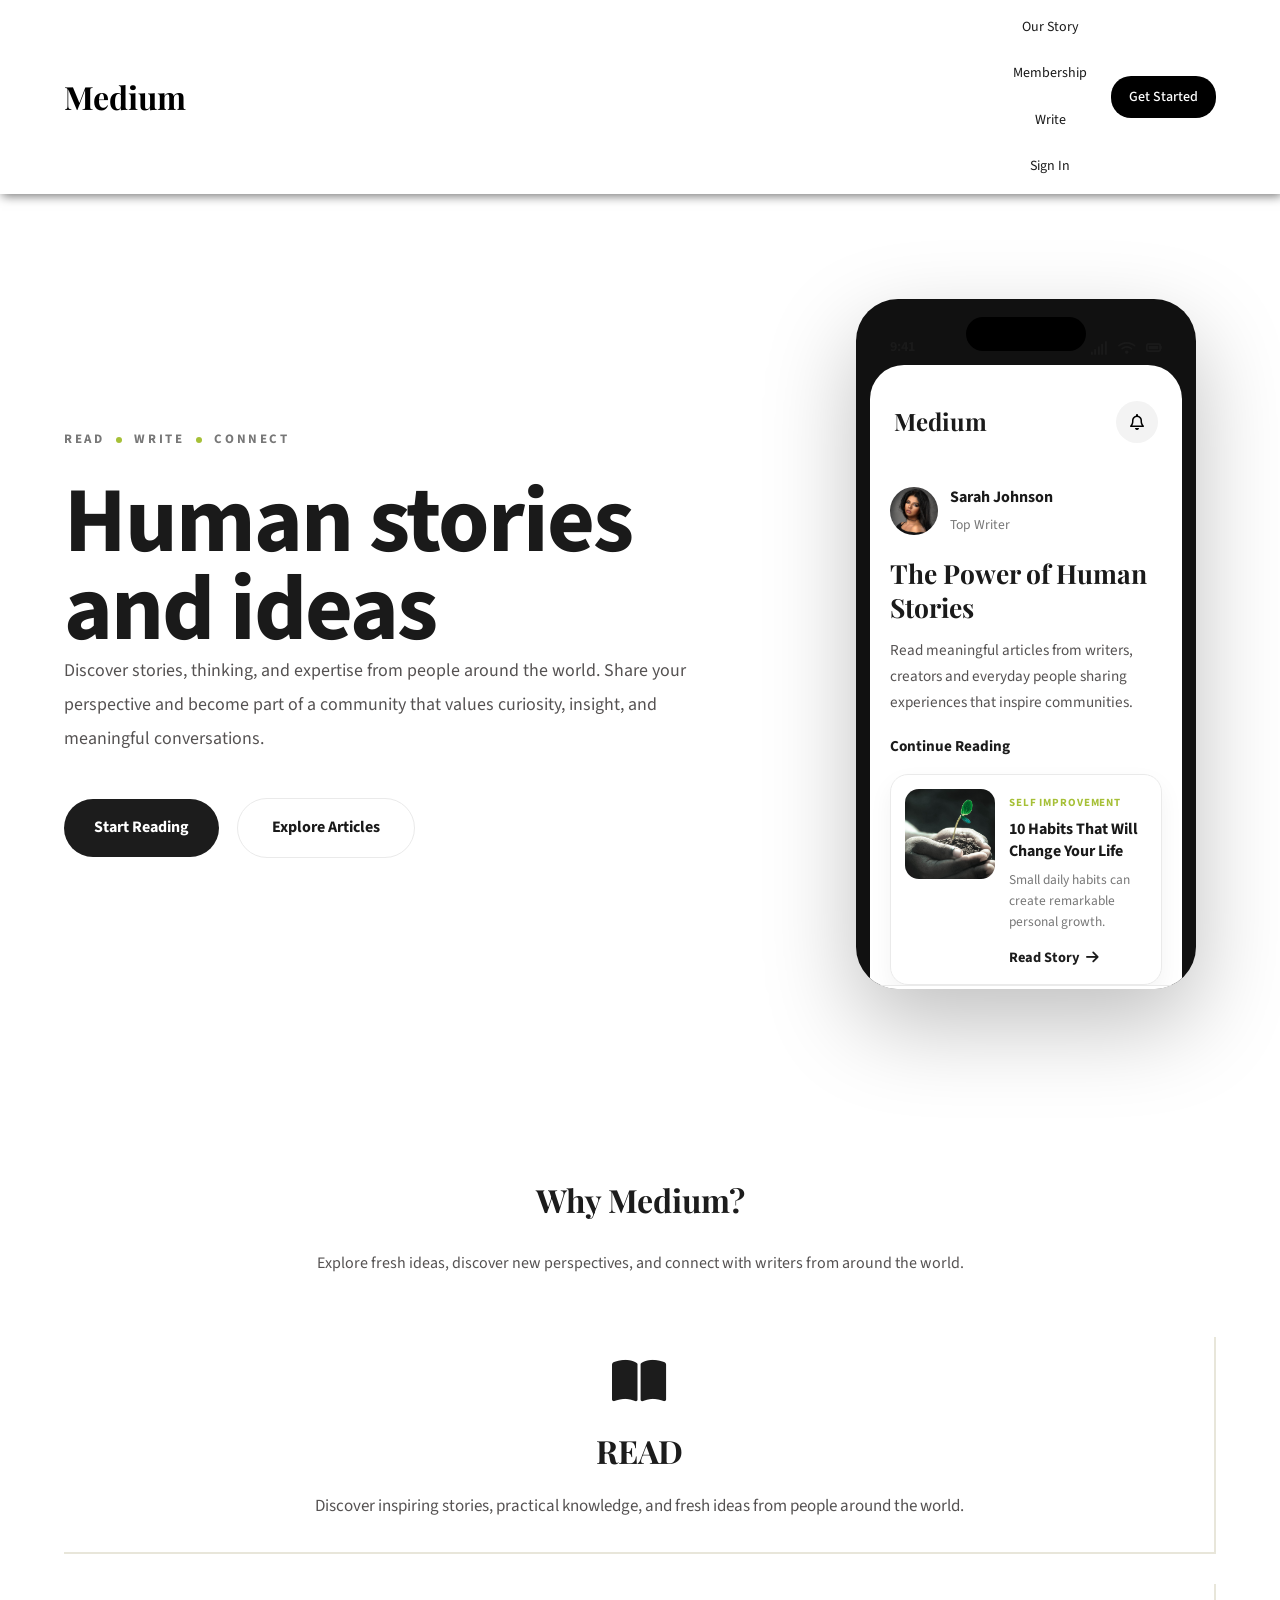
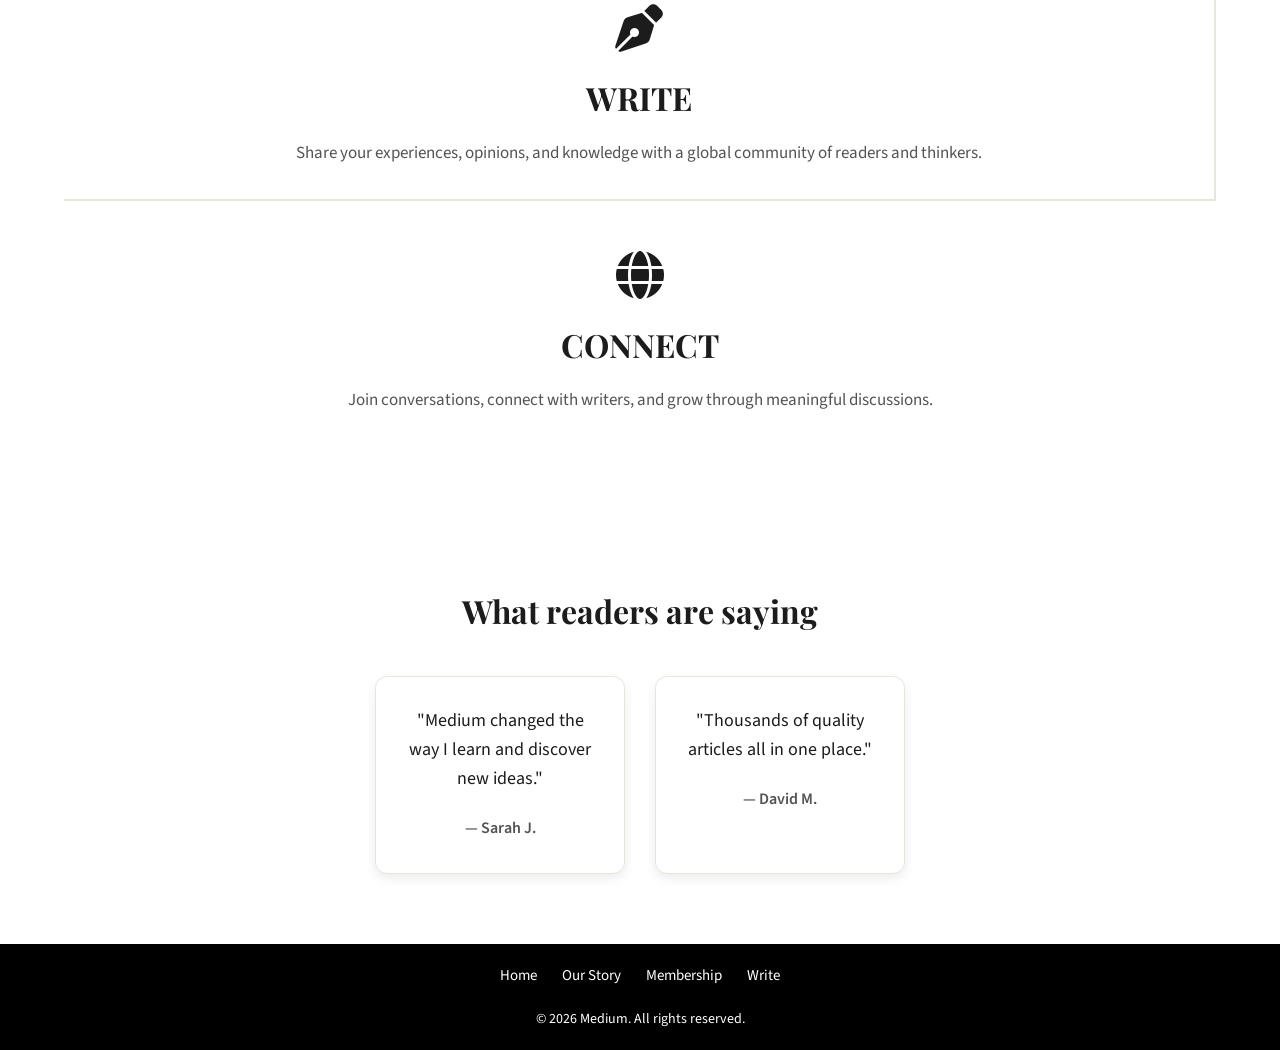
==== commit 7df93b64: "Updated index.html I added the testimonial section" ====
--- a/index.html
+++ b/index.html
@@ -29,9 +29,9 @@
 
 <body>
 
-    <!-- =========================
+    <!-- ==================================================
          HEADER / NAVBAR
-    ========================== -->
+    =================================================== -->
 
     <header>
 
@@ -43,6 +43,7 @@
                 <div class="logo">
                     Medium
                 </div>
+
 
                 <!-- Mobile Navigation Button -->
                 <button
@@ -53,10 +54,12 @@
                     <i class="fa-solid fa-bars"></i>
                 </button>
 
+
                 <!-- Navigation Links -->
                 <div class="nav-links">
 
                     <ul>
+
                         <li>
                             <a href="#">Our Story</a>
                         </li>
@@ -72,7 +75,9 @@
                         <li>
                             <a href="#">Sign In</a>
                         </li>
+
                     </ul>
+
 
                     <!-- Get Started Button -->
                     <button
@@ -89,31 +94,18 @@
         </div>
 
     </header>
-<!--MAIN CONTENT-->
-<main>
-
-     <!--Testimonials Section-->
-     <section class="testimonials">
-    <h2>What readers are saying</h2>
-
-    <div class="testimonial-container">
-
-        <div class="testimonial-card">
-            <p>"Medium changed the way I learn and discover new ideas."</p>
-            <h4>— Sarah J.</h4>
-        </div>
-
-
-    <!-- =========================
+
+
+    <!-- ==================================================
          MAIN CONTENT
-    ========================== -->
+    =================================================== -->
 
     <main>
 
 
-        <!-- =========================
+        <!-- ==================================================
              HERO SECTION
-        ========================== -->
+        =================================================== -->
 
         <section class="hero">
 
@@ -171,9 +163,9 @@
                 </div>
 
 
-                <!-- =========================
+                <!-- ==================================================
                      PHONE MOCKUP
-                ========================== -->
+                =================================================== -->
 
                 <div class="hero-phone">
 
@@ -246,10 +238,6 @@
                                     </h2>
 
                                 </div>
-        <div class="testimonial-card">
-            <p>"Thousands of quality articles all in one place."</p>
-            <h4>— David M.</h4>
-        </div>
 
                             </div>
 
@@ -341,21 +329,37 @@
 
 
                             <!-- Phone Bottom Navigation -->
-                            <nav class="bottom-nav" aria-label="Mobile app navigation">
-
-                                <a href="#" class="active" aria-label="Home">
+                            <nav
+                                class="bottom-nav"
+                                aria-label="Mobile app navigation"
+                            >
+
+                                <a
+                                    href="#"
+                                    class="active"
+                                    aria-label="Home"
+                                >
                                     <i class="fa-solid fa-house"></i>
                                 </a>
 
-                                <a href="#" aria-label="Search">
+                                <a
+                                    href="#"
+                                    aria-label="Search"
+                                >
                                     <i class="fa-solid fa-magnifying-glass"></i>
                                 </a>
 
-                                <a href="#" aria-label="Bookmarks">
+                                <a
+                                    href="#"
+                                    aria-label="Bookmarks"
+                                >
                                     <i class="fa-regular fa-bookmark"></i>
                                 </a>
 
-                                <a href="#" aria-label="Profile">
+                                <a
+                                    href="#"
+                                    aria-label="Profile"
+                                >
                                     <i class="fa-regular fa-user"></i>
                                 </a>
 
@@ -372,9 +376,9 @@
         </section>
 
 
-        <!-- =========================
-             WHY MEDIUM / FEATURES
-        ========================== -->
+        <!-- ==================================================
+             WHY MEDIUM / FEATURES SECTION
+        =================================================== -->
 
         <section id="features">
 
@@ -387,8 +391,10 @@
 
                 <!-- Features Introduction -->
                 <p class="feature-intro">
+
                     Explore fresh ideas, discover new perspectives,
                     and connect with writers from around the world.
+
                 </p>
 
 
@@ -454,15 +460,52 @@
         </section>
 
 
-        <!-- =========================
-             ADDITIONAL CONTENT
-        ========================== -->
-
-        <section id="testimonials">
+        <!-- ==================================================
+             TESTIMONIALS SECTION
+        =================================================== -->
+
+        <section id="testimonials" class="testimonials">
 
             <div class="container">
 
-                <!-- Additional content will be added here -->
+                <h2>
+                    What readers are saying
+                </h2>
+
+
+                <div class="testimonial-container">
+
+
+                    <!-- Testimonial 1 -->
+                    <article class="testimonial-card">
+
+                        <p>
+                            "Medium changed the way I learn and discover
+                            new ideas."
+                        </p>
+
+                        <h4>
+                            — Sarah J.
+                        </h4>
+
+                    </article>
+
+
+                    <!-- Testimonial 2 -->
+                    <article class="testimonial-card">
+
+                        <p>
+                            "Thousands of quality articles all in one place."
+                        </p>
+
+                        <h4>
+                            — David M.
+                        </h4>
+
+                    </article>
+
+
+                </div>
 
             </div>
 
@@ -472,9 +515,9 @@
     </main>
 
 
-    <!-- =========================
+    <!-- ==================================================
          FOOTER
-    ========================== -->
+    =================================================== -->
 
     <footer>
 
@@ -516,9 +559,9 @@
     </footer>
 
 
-    <!-- =========================
+    <!-- ==================================================
          HAMBURGER MENU JAVASCRIPT
-    ========================== -->
+    =================================================== -->
 
     <script>
 
@@ -567,10 +610,7 @@
         });
 
     </script>
-    </div>
-</section>
-    
-      
+
 
 </body>
 
--- a/style.css
+++ b/style.css
@@ -49,6 +49,8 @@
     padding: 30px;
     width: 250px;
     box-shadow: 0 4px 12px rgba(0, 0, 0, 0.08);
+}
+
     /* ------------------------------
        Hamburger
     ------------------------------ */
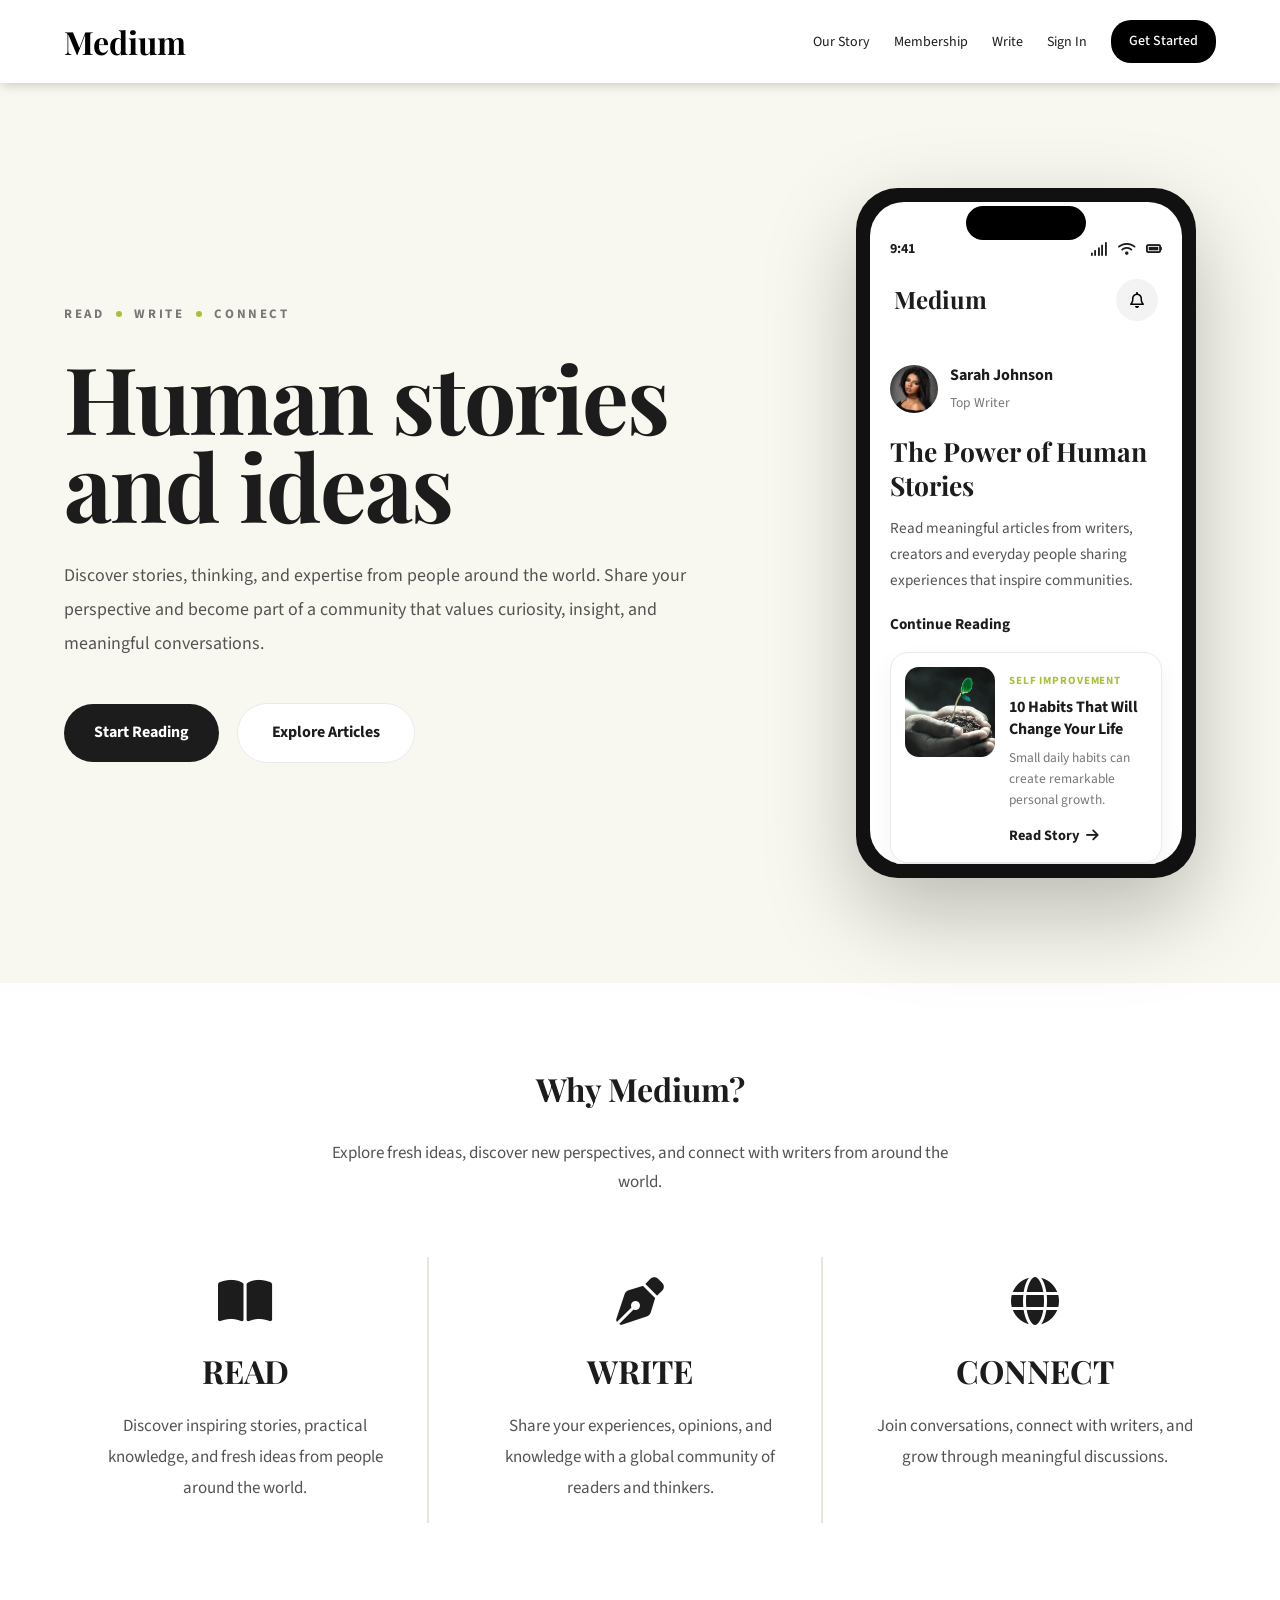
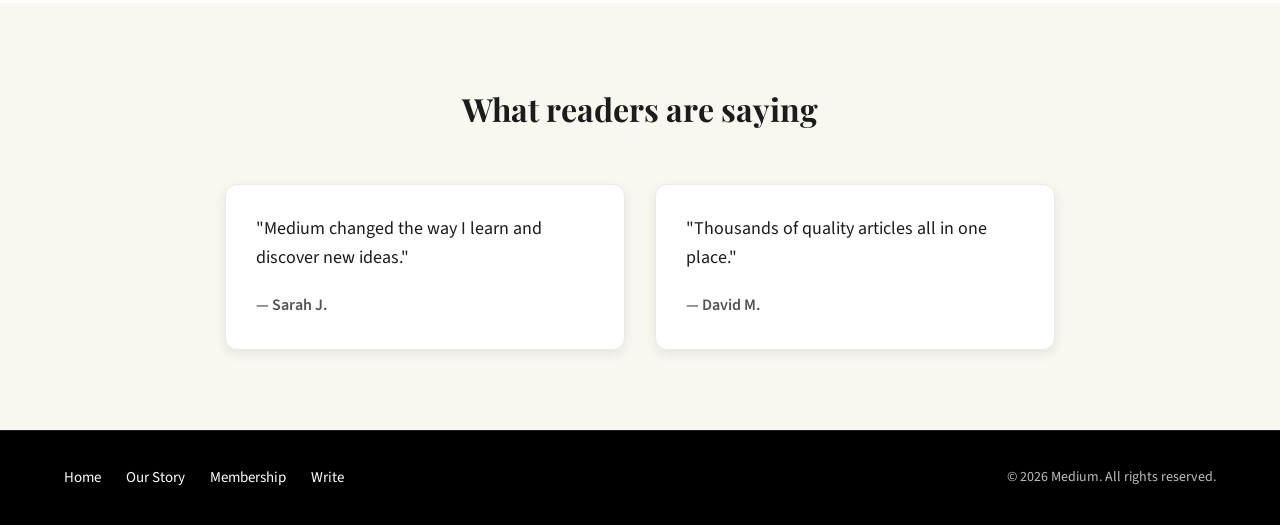
==== commit 9e3c0090: "Updated index.html and style.css I updated the landing page to align with wireframe we decided on as" ====
--- a/index.html
+++ b/index.html
@@ -2,12 +2,21 @@
 <html lang="en">
 
 <head>
+
+    <!-- =========================
+         DOCUMENT SETTINGS
+    ========================== -->
+
     <meta charset="UTF-8">
     <meta name="viewport" content="width=device-width, initial-scale=1.0">
 
     <title>Medium Inspired Landing Page</title>
 
-    <!-- Google Fonts -->
+
+    <!-- =========================
+         GOOGLE FONTS
+    ========================== -->
+
     <link rel="preconnect" href="https://fonts.googleapis.com">
     <link rel="preconnect" href="https://fonts.gstatic.com" crossorigin>
 
@@ -16,18 +25,28 @@
         rel="stylesheet"
     >
 
-    <!-- Font Awesome -->
+
+    <!-- =========================
+         FONT AWESOME
+    ========================== -->
+
     <link
         rel="stylesheet"
         href="https://cdnjs.cloudflare.com/ajax/libs/font-awesome/6.7.2/css/all.min.css"
     >
 
-    <!-- Main CSS -->
+
+    <!-- =========================
+         MAIN CSS
+    ========================== -->
+
     <link rel="stylesheet" href="style.css">
+
 </head>
 
 
 <body>
+
 
     <!-- ==================================================
          HEADER / NAVBAR
@@ -40,36 +59,41 @@
             <nav class="navbar">
 
                 <!-- Logo -->
+
                 <div class="logo">
                     Medium
                 </div>
 
 
                 <!-- Mobile Navigation Button -->
+
                 <button
                     class="hamburger"
                     aria-label="Open navigation menu"
                     type="button"
                 >
+
                     <i class="fa-solid fa-bars"></i>
+
                 </button>
 
 
                 <!-- Navigation Links -->
+
                 <div class="nav-links">
 
                     <ul>
 
                         <li>
-                            <a href="#">Our Story</a>
+                            <a href="#features">Our Story</a>
                         </li>
 
                         <li>
-                            <a href="#">Membership</a>
+                            <a href="#features">Membership</a>
                         </li>
 
                         <li>
-                            <a href="#">Write</a>
+                            <a href="#testimonials">Write</a>
                         </li>
 
                         <li>
@@ -80,6 +104,7 @@
 
 
                     <!-- Get Started Button -->
+
                     <button
                         class="btn-get-started"
                         type="button"
@@ -96,6 +121,7 @@
     </header>
 
 
+
     <!-- ==================================================
          MAIN CONTENT
     =================================================== -->
@@ -111,10 +137,14 @@
 
             <div class="container">
 
+
                 <!-- Hero Text Content -->
+
                 <div class="hero-content">
 
+
                     <!-- Hero Category Label -->
+
                     <div class="hero-label">
 
                         <span>READ</span>
@@ -131,6 +161,7 @@
 
 
                     <!-- Main Hero Heading -->
+
                     <h1>
                         Human stories
                         <br>
@@ -139,6 +170,7 @@
 
 
                     <!-- Hero Description -->
+
                     <p>
                         Discover stories, thinking, and expertise from people
                         around the world. Share your perspective and become
@@ -148,19 +180,21 @@
 
 
                     <!-- Hero Call-to-Action Buttons -->
+
                     <div class="hero-buttons">
 
                         <a href="#" class="btn-primary">
                             Start Reading
                         </a>
 
-                        <a href="#" class="btn-secondary">
+                        <a href="#features" class="btn-secondary">
                             Explore Articles
                         </a>
 
                     </div>
 
                 </div>
+
 
 
                 <!-- ==================================================
@@ -171,35 +205,41 @@
 
                     <div class="phone">
 
+
                         <!-- Dynamic Island -->
+
                         <div class="dynamic-island"></div>
 
 
-                        <!-- Phone Status Bar -->
-                        <div class="status-bar">
-
-                            <span class="time">
-                                9:41
-                            </span>
-
-                            <div class="status-icons">
-
-                                <i class="fa-solid fa-signal"></i>
-
-                                <i class="fa-solid fa-wifi"></i>
-
-                                <i class="fa-solid fa-battery-full"></i>
+                        <!-- Phone Screen Content -->
+
+                        <div class="phone-content">
+
+
+                            <!-- Phone Status Bar -->
+
+                            <div class="status-bar">
+
+                                <span class="time">
+                                    9:41
+                                </span>
+
+                                <div class="status-icons">
+
+                                    <i class="fa-solid fa-signal"></i>
+
+                                    <i class="fa-solid fa-wifi"></i>
+
+                                    <i class="fa-solid fa-battery-full"></i>
+
+                                </div>
 
                             </div>
 
-                        </div>
-
-
-                        <!-- Phone Screen Content -->
-                        <div class="phone-content">
 
 
                             <!-- App Header -->
+
                             <div class="app-header">
 
                                 <h3>
@@ -211,13 +251,17 @@
                                     type="button"
                                     aria-label="Notifications"
                                 >
+
                                     <i class="fa-regular fa-bell"></i>
+
                                 </button>
 
                             </div>
 
 
+
                             <!-- Featured Story Banner -->
+
                             <div class="phone-banner">
 
                                 <img
@@ -242,10 +286,14 @@
                             </div>
 
 
+
                             <!-- Featured Story -->
+
                             <div class="featured-story">
 
+
                                 <!-- Author Information -->
+
                                 <div class="author">
 
                                     <img
@@ -269,12 +317,14 @@
 
 
                                 <!-- Story Title -->
+
                                 <h3>
                                     The Power of Human Stories
                                 </h3>
 
 
                                 <!-- Story Description -->
+
                                 <p>
                                     Read meaningful articles from writers,
                                     creators and everyday people sharing
@@ -284,7 +334,9 @@
                             </div>
 
 
+
                             <!-- Continue Reading -->
+
                             <div class="section-title">
 
                                 <span>
@@ -294,7 +346,9 @@
                             </div>
 
 
+
                             <!-- Article Card -->
+
                             <div class="article-card">
 
                                 <img
@@ -328,7 +382,9 @@
                             </div>
 
 
+
                             <!-- Phone Bottom Navigation -->
+
                             <nav
                                 class="bottom-nav"
                                 aria-label="Mobile app navigation"
@@ -376,6 +432,7 @@
         </section>
 
 
+
         <!-- ==================================================
              WHY MEDIUM / FEATURES SECTION
         =================================================== -->
@@ -384,12 +441,14 @@
 
             <div class="container">
 
+
                 <h2>
                     Why Medium?
                 </h2>
 
 
                 <!-- Features Introduction -->
+
                 <p class="feature-intro">
 
                     Explore fresh ideas, discover new perspectives,
@@ -398,11 +457,14 @@
                 </p>
 
 
+
                 <!-- Feature Cards -->
+
                 <div class="feature-cards">
 
 
                     <!-- Read Feature -->
+
                     <article class="feature-card">
 
                         <i class="fa-solid fa-book-open feature-icon"></i>
@@ -419,7 +481,9 @@
                     </article>
 
 
+
                     <!-- Write Feature -->
+
                     <article class="feature-card">
 
                         <i class="fa-solid fa-pen-nib feature-icon"></i>
@@ -436,7 +500,9 @@
                     </article>
 
 
+
                     <!-- Connect Feature -->
+
                     <article class="feature-card">
 
                         <i class="fa-solid fa-globe feature-icon"></i>
@@ -460,28 +526,35 @@
         </section>
 
 
+
         <!-- ==================================================
              TESTIMONIALS SECTION
         =================================================== -->
 
-        <section id="testimonials" class="testimonials">
+        <section id="testimonials">
 
             <div class="container">
+
+
+                <!-- Testimonials Heading -->
 
                 <h2>
                     What readers are saying
                 </h2>
 
 
+                <!-- Testimonials Container -->
+
                 <div class="testimonial-container">
 
 
-                    <!-- Testimonial 1 -->
+                    <!-- Testimonial One -->
+
                     <article class="testimonial-card">
 
                         <p>
-                            "Medium changed the way I learn and discover
-                            new ideas."
+                            "Medium changed the way I learn and
+                            discover new ideas."
                         </p>
 
                         <h4>
@@ -491,11 +564,14 @@
                     </article>
 
 
-                    <!-- Testimonial 2 -->
+
+                    <!-- Testimonial Two -->
+
                     <article class="testimonial-card">
 
                         <p>
-                            "Thousands of quality articles all in one place."
+                            "Thousands of quality articles
+                            all in one place."
                         </p>
 
                         <h4>
@@ -515,6 +591,7 @@
     </main>
 
 
+
     <!-- ==================================================
          FOOTER
     =================================================== -->
@@ -525,22 +602,24 @@
 
             <div class="footer-bar">
 
+
                 <!-- Footer Navigation -->
+
                 <div class="footer-links">
 
                     <a href="#">
                         Home
                     </a>
 
-                    <a href="#">
+                    <a href="#features">
                         Our Story
                     </a>
 
-                    <a href="#">
+                    <a href="#features">
                         Membership
                     </a>
 
-                    <a href="#">
+                    <a href="#testimonials">
                         Write
                     </a>
 
@@ -548,15 +627,18 @@
 
 
                 <!-- Copyright -->
+
                 <p>
                     &copy; 2026 Medium. All rights reserved.
                 </p>
 
+
             </div>
 
         </div>
 
     </footer>
+
 
 
     <!-- ==================================================
@@ -582,6 +664,7 @@
 
 
             // Change icon from bars to X
+
             if (navLinks.classList.contains("active")) {
 
                 icon.classList.remove("fa-bars");
@@ -594,7 +677,9 @@
 
             }
 
+
             // Change icon from X back to bars
+
             else {
 
                 icon.classList.remove("fa-xmark");
--- a/style.css
+++ b/style.css
@@ -1,109 +1,1504 @@
+/* ==================================================
+   ROOT VARIABLES
+================================================== */
+
+:root {
+
+    /* Project Colour Palette */
+
+    --bg: #F8F8F0;
+    --white: #FFFFFF;
+    --black: #1C1C1C;
+
+    --text: #555252;
+    --text-light: #777777;
+
+    --green: #A6C037;
+
+    --border: #EAEAEA;
+    --feature-border: #E8E6DA;
+
+    /* Reusable Transition */
+
+    --transition: 0.35s ease;
+
+}
+
+
+/* ==================================================
+   GLOBAL RESET
+================================================== */
+
+* {
+
+    margin: 0;
+    padding: 0;
+    box-sizing: border-box;
+
+}
+
+
+html {
+
+    scroll-behavior: smooth;
+
+}
+
+
 body {
+
+    font-family: 'Source Sans 3', Arial, sans-serif;
+
+    background-color: var(--bg);
+
+    color: var(--black);
+
+    line-height: 1.6;
+
+    overflow-x: hidden;
+
+}
+
+
+img {
+
+    display: block;
+
+    width: 100%;
+
+}
+
+
+a {
+
+    text-decoration: none;
+
+    color: inherit;
+
+}
+
+
+button {
+
+    border: none;
+
+    background: none;
+
+    cursor: pointer;
+
+    font: inherit;
+
+}
+
+
+/* ==================================================
+   SHARED CONTAINER
+================================================== */
+
+.container {
+
+    width: 100%;
+
+    max-width: 1200px;
+
+    margin: 0 auto;
+
+    padding: 0 24px;
+
+}
+
+
+/* ==================================================
+   HEADER / NAVBAR
+================================================== */
+
+header {
+
+    width: 100%;
+
+    background-color: var(--white);
+
+    position: sticky;
+
+    top: 0;
+
+    z-index: 1000;
+
+    box-shadow:
+        2px 2px 10px rgba(117, 117, 117, 0.35);
+
+}
+
+
+.navbar {
+
+    display: flex;
+
+    justify-content: space-between;
+
+    align-items: center;
+
+    padding: 16px 0;
+
+}
+
+
+/* ==================================================
+   LOGO
+================================================== */
+
+.logo {
+
+    font-family: 'Playfair Display', Georgia, serif;
+
+    font-size: 32px;
+
+    font-weight: 700;
+
+    color: #000000;
+
+}
+
+
+/* ==================================================
+   NAVIGATION LINKS
+================================================== */
+
+.nav-links {
+
+    display: flex;
+
+    align-items: center;
+
+    gap: 24px;
+
+}
+
+
+.nav-links ul {
+
+    display: flex;
+
+    list-style: none;
+
+    gap: 24px;
+
+}
+
+
+.nav-links ul li a {
+
+    color: var(--black);
+
+    font-size: 14px;
+
+    font-weight: 400;
+
+    transition: var(--transition);
+
+}
+
+
+.nav-links ul li a:hover {
+
+    color: var(--white);
+
+    background-color: #000000;
+
+    border-radius: 8px;
+
+    padding: 5px 8px;
+
+}
+
+
+/* ==================================================
+   GET STARTED BUTTON
+================================================== */
+
+.btn-get-started {
+
+    background-color: #000000;
+
+    color: var(--white);
+
+    padding: 10px 18px;
+
+    border-radius: 20px;
+
+    font-size: 14px;
+
+    font-weight: 500;
+
+    transition: var(--transition);
+
+}
+
+
+.btn-get-started:hover {
+
+    background-color: #262626;
+
+    box-shadow:
+        2px 2px 5px rgba(117, 117, 117, 0.7);
+
+    transform: scale(1.03);
+
+}
+
+
+/* ==================================================
+   HAMBURGER MENU
+================================================== */
+
+.hamburger {
+
+    display: none;
+
+    font-size: 28px;
+
+    color: #000000;
+
+    cursor: pointer;
+
+}
+
+
+/* ==================================================
+   HERO SECTION
+================================================== */
+
+.hero {
+
+    min-height: 100vh;
+
+    display: flex;
+
+    align-items: center;
+
+    padding: 80px 0;
+
+}
+
+
+.hero .container {
+
+    display: grid;
+
+    grid-template-columns: 1fr 380px;
+
+    align-items: center;
+
+    gap: 140px;
+
+}
+
+
+/* ==================================================
+   HERO CONTENT
+================================================== */
+
+.hero-content {
+
+    max-width: 640px;
+
+}
+
+
+.hero-label {
+
+    display: flex;
+
+    align-items: center;
+
+    gap: 12px;
+
+    margin-bottom: 28px;
+
+    color: var(--text-light);
+
+    font-size: 13px;
+
+    font-weight: 700;
+
+    letter-spacing: 0.2em;
+
+}
+
+
+.dot {
+
+    width: 6px;
+
+    height: 6px;
+
+    border-radius: 50%;
+
+    background-color: var(--green);
+
+}
+
+
+.hero-content h1 {
+
+    font-family: 'Playfair Display', Georgia, serif;
+
+    font-size: 5.8rem;
+
+    line-height: 0.95;
+
+    letter-spacing: -2px;
+
+    color: var(--black);
+
+    margin-bottom: 30px;
+
+}
+
+
+.hero-content p {
+
+    font-size: 1.12rem;
+
+    line-height: 1.9;
+
+    color: var(--text);
+
+    margin-bottom: 42px;
+
+}
+
+
+/* ==================================================
+   HERO BUTTONS
+================================================== */
+
+.hero-buttons {
+
+    display: flex;
+
+    align-items: center;
+
+    gap: 18px;
+
+    flex-wrap: wrap;
+
+}
+
+
+.btn-primary {
+
+    padding: 16px 30px;
+
+    background-color: var(--black);
+
+    color: var(--white);
+
+    border-radius: 50px;
+
+    font-weight: 700;
+
+    transition: var(--transition);
+
+}
+
+
+.btn-primary:hover {
+
+    background-color: var(--green);
+
+    transform: translateY(-4px);
+
+}
+
+
+.btn-secondary {
+
+    padding: 16px 34px;
+
+    background-color: var(--white);
+
+    border: 1px solid var(--border);
+
+    border-radius: 50px;
+
+    font-weight: 700;
+
+    transition: var(--transition);
+
+}
+
+
+.btn-secondary:hover {
+
+    background-color: var(--black);
+
+    color: var(--white);
+
+    transform: translateY(-4px);
+
+}
+
+
+/* ==================================================
+   PHONE MOCKUP
+================================================== */
+
+.hero-phone {
+
+    display: flex;
+
+    justify-content: center;
+
+    align-items: center;
+
+}
+
+
+.phone {
+
+    width: 100%;
+
+    max-width: 340px;
+
+    height: 690px;
+
+    padding: 14px;
+
+    background-color: #111111;
+
+    border-radius: 42px;
+
+    position: relative;
+
+    overflow: hidden;
+
+    box-shadow:
+        0 35px 90px rgba(0, 0, 0, 0.25);
+
+    animation:
+        floatPhone 6s ease-in-out infinite;
+
+    transition:
+        transform 0.35s ease,
+        box-shadow 0.35s ease;
+
+}
+
+
+.phone:hover {
+
+    transform:
+        translateY(-10px) rotate(-1deg);
+
+    box-shadow:
+        0 25px 45px rgba(0, 0, 0, 0.15),
+        0 70px 120px rgba(0, 0, 0, 0.18);
+
+}
+
+
+/* ==================================================
+   PHONE SCREEN
+================================================== */
+
+.phone-content {
+
+    height: 100%;
+
+    padding-top: 18px;
+
+    background-color: var(--white);
+
+    border-radius: 34px;
+
+    overflow: hidden;
+
+    display: flex;
+
+    flex-direction: column;
+
+}
+
+
+/* ==================================================
+   PHONE FLOAT ANIMATION
+================================================== */
+
+@keyframes floatPhone {
+
+    0% {
+
+        transform: translateY(0);
+
+    }
+
+    50% {
+
+        transform: translateY(-12px);
+
+    }
+
+    100% {
+
+        transform: translateY(0);
+
+    }
+
+}
+
+
+/* ==================================================
+   DYNAMIC ISLAND
+================================================== */
+
+.dynamic-island {
+
+    position: absolute;
+
+    top: 18px;
+
+    left: 50%;
+
+    transform: translateX(-50%);
+
+    width: 120px;
+
+    height: 34px;
+
+    background-color: #000000;
+
+    border-radius: 50px;
+
+    z-index: 100;
+
+}
+
+
+/* ==================================================
+   PHONE STATUS BAR
+================================================== */
+
+.status-bar {
+
+    height: 52px;
+
+    padding: 18px 20px 0;
+
+    display: flex;
+
+    justify-content: space-between;
+
+    align-items: center;
+
+    font-size: 14px;
+
+    font-weight: 700;
+
+}
+
+
+.status-icons {
+
+    display: flex;
+
+    gap: 10px;
+
+    font-size: 14px;
+
+}
+
+
+/* ==================================================
+   PHONE APP HEADER
+================================================== */
+
+.app-header {
+
+    display: flex;
+
+    justify-content: space-between;
+
+    align-items: center;
+
+    padding: 18px 24px;
+
+}
+
+
+.app-header h3 {
+
+    font-family: 'Playfair Display', Georgia, serif;
+
+    font-size: 1.5rem;
+
+}
+
+
+.notification-btn {
+
+    width: 42px;
+
+    height: 42px;
+
+    border-radius: 50%;
+
+    background-color: #f3f3f3;
+
+    display: flex;
+
+    justify-content: center;
+
+    align-items: center;
+
+    transition: var(--transition);
+
+}
+
+
+.notification-btn:hover {
+
+    background-color: var(--green);
+
+    color: var(--white);
+
+}
+
+
+/* ==================================================
+   PHONE FEATURED BANNER
+================================================== */
+
+.phone-banner {
+
+    position: relative;
+
+    margin: 0 20px;
+
+    height: 190px;
+
+    border-radius: 22px;
+
+    overflow: hidden;
+
+}
+
+
+.phone-banner img {
+
+    width: 100%;
+
+    height: 100%;
+
+    object-fit: cover;
+
+    transition: 0.5s ease;
+
+}
+
+
+.phone-banner:hover img {
+
+    transform: scale(1.08);
+
+}
+
+
+/* ==================================================
+   BANNER OVERLAY
+================================================== */
+
+.banner-overlay {
+
+    position: absolute;
+
+    inset: 0;
+
+    display: flex;
+
+    flex-direction: column;
+
+    justify-content: flex-end;
+
+    padding: 22px;
+
+    background:
+        linear-gradient(
+            rgba(0, 0, 0, 0.05),
+            rgba(0, 0, 0, 0.72)
+        );
+
+}
+
+
+.editor-badge {
+
+    align-self: flex-start;
+
+    background-color: var(--white);
+
+    color: #000000;
+
+    padding: 7px 16px;
+
+    margin-bottom: 12px;
+
+    border-radius: 30px;
+
+    font-size: 12px;
+
+    font-weight: 700;
+
+}
+
+
+.banner-overlay h2 {
+
+    color: var(--white);
+
+    font-family: 'Playfair Display', Georgia, serif;
+
+    font-size: 1.8rem;
+
+    line-height: 1.2;
+
+}
+
+
+/* ==================================================
+   FEATURED STORY
+================================================== */
+
+.featured-story {
+
+    padding: 24px 20px 18px;
+
+}
+
+
+.author {
+
+    display: flex;
+
+    align-items: center;
+
+    gap: 12px;
+
+    margin-bottom: 18px;
+
+}
+
+
+.author img {
+
+    width: 48px;
+
+    height: 48px;
+
+    border-radius: 50%;
+
+    object-fit: cover;
+
+}
+
+
+.author h4 {
+
+    font-size: 1rem;
+
+    font-weight: 700;
+
+    margin-bottom: 2px;
+
+}
+
+
+.author span {
+
+    font-size: 0.85rem;
+
+    color: var(--text-light);
+
+}
+
+
+.featured-story h3 {
+
+    font-family: 'Playfair Display', Georgia, serif;
+
+    font-size: 1.65rem;
+
+    line-height: 1.3;
+
+    margin-bottom: 14px;
+
+}
+
+
+.featured-story p {
+
+    color: var(--text);
+
+    font-size: 0.95rem;
+
+    line-height: 1.7;
+
+}
+
+
+/* ==================================================
+   CONTINUE READING TITLE
+================================================== */
+
+.section-title {
+
+    padding: 0 20px;
+
+    margin-bottom: 14px;
+
+}
+
+
+.section-title span {
+
+    color: var(--black);
+
+    font-size: 0.95rem;
+
+    font-weight: 700;
+
+}
+
+
+/* ==================================================
+   ARTICLE CARD
+================================================== */
+
+.article-card {
+
+    margin: 0 20px;
+
+    padding: 14px;
+
+    display: flex;
+
+    gap: 14px;
+
+    background-color: var(--white);
+
+    border: 1px solid var(--border);
+
+    border-radius: 18px;
+
+    box-shadow:
+        0 10px 25px rgba(0, 0, 0, 0.05);
+
+    transition: var(--transition);
+
+}
+
+
+.article-card:hover {
+
+    transform: translateY(-4px);
+
+    box-shadow:
+        0 18px 35px rgba(0, 0, 0, 0.08);
+
+}
+
+
+.article-card img {
+
+    width: 90px;
+
+    height: 90px;
+
+    border-radius: 14px;
+
+    object-fit: cover;
+
+    flex-shrink: 0;
+
+}
+
+
+.article-content {
+
+    flex: 1;
+
+}
+
+
+.category {
+
+    display: inline-block;
+
+    margin-bottom: 8px;
+
+    color: var(--green);
+
+    font-size: 11px;
+
+    font-weight: 700;
+
+    letter-spacing: 0.08em;
+
+}
+
+
+.article-content h4 {
+
+    font-size: 1rem;
+
+    line-height: 1.35;
+
+    margin-bottom: 8px;
+
+}
+
+
+.article-content p {
+
+    color: var(--text-light);
+
+    font-size: 0.84rem;
+
+    line-height: 1.55;
+
+    margin-bottom: 12px;
+
+}
+
+
+.article-content a {
+
+    display: inline-flex;
+
+    align-items: center;
+
+    gap: 6px;
+
+    color: var(--black);
+
+    font-size: 0.9rem;
+
+    font-weight: 700;
+
+    transition: var(--transition);
+
+}
+
+
+.article-content a:hover {
+
+    color: var(--green);
+
+}
+
+
+/* ==================================================
+   PHONE BOTTOM NAVIGATION
+================================================== */
+
+.bottom-nav {
+
+    margin-top: auto;
+
+    padding: 18px 10px;
+
+    display: flex;
+
+    justify-content: space-around;
+
+    align-items: center;
+
+    background-color: var(--white);
+
+    border-top: 1px solid var(--border);
+
+}
+
+
+.bottom-nav a {
+
+    width: 44px;
+
+    height: 44px;
+
+    border-radius: 50%;
+
+    display: flex;
+
+    justify-content: center;
+
+    align-items: center;
+
+    color: #777777;
+
+    transition: var(--transition);
+
+}
+
+
+.bottom-nav a:hover {
+
+    background-color: #f5f5f5;
+
+    color: var(--green);
+
+}
+
+
+.bottom-nav a.active {
+
+    background-color: var(--green);
+
+    color: var(--white);
+
+}
+
+
+/* ==================================================
+   WHY MEDIUM / FEATURES SECTION
+================================================== */
+
+#features {
+
+    background-color: var(--white);
+
+    padding: 80px 0;
+
+}
+
+
+#features h2 {
+
+    font-family: 'Playfair Display', Georgia, serif;
+
+    font-size: 32px;
+
+    text-align: center;
+
+    color: var(--black);
+
+    margin-bottom: 25px;
+
+}
+
+
+.feature-intro {
+
+    max-width: 650px;
+
+    margin: 0 auto 60px;
+
+    text-align: center;
+
+    color: var(--text);
+
+    font-size: 17px;
+
+    line-height: 1.7;
+
+}
+
+
+.feature-cards {
+
+    display: flex;
+
+    justify-content: space-between;
+
+    align-items: flex-start;
+
+    gap: 30px;
+
+}
+
+
+.feature-card {
+
+    flex: 1;
+
+    padding: 20px;
+
+    text-align: center;
+
+}
+
+
+.feature-card:not(:last-child) {
+
+    border-right: 2px solid var(--feature-border);
+
+}
+
+
+.feature-icon {
+
+    color: var(--black);
+
+    font-size: 48px;
+
+    margin-bottom: 20px;
+
+}
+
+
+.feature-card h3 {
+
+    font-family: 'Playfair Display', Georgia, serif;
+
+    font-size: 32px;
+
+    color: var(--black);
+
+    margin-bottom: 15px;
+
+}
+
+
+.feature-card p {
+
+    color: var(--text);
+
+    font-size: 17px;
+
+    line-height: 1.8;
+
+}
+
+
+/* ==================================================
+   TESTIMONIALS SECTION
+================================================== */
+
+#testimonials {
+
+    background-color: var(--bg);
+
+    padding: 80px 0;
+
+}
+
+
+#testimonials h2 {
+
+    font-family: 'Playfair Display', Georgia, serif;
+
+    color: var(--black);
+
+    font-size: 2rem;
+
+    text-align: center;
+
+    margin-bottom: 50px;
+
+}
+
+
+.testimonial-container {
+
+    display: flex;
+
+    justify-content: center;
+
+    align-items: stretch;
+
+    gap: 30px;
+
+    flex-wrap: wrap;
+
+}
+
+
+.testimonial-card {
+
+    flex: 1;
+
+    width: 100%;
+
+    max-width: 400px;
+
+    min-width: 280px;
+
+    padding: 30px;
+
+    background-color: var(--white);
+
+    border: 1px solid var(--border);
+
+    border-radius: 12px;
+
+    box-shadow:
+        0 4px 12px rgba(0, 0, 0, 0.08);
+
+    transition: var(--transition);
+
+}
+
+
+.testimonial-card:hover {
+
+    transform: translateY(-5px);
+
+    box-shadow:
+        0 10px 25px rgba(0, 0, 0, 0.12);
+
+}
+
+
+.testimonial-card p {
+
+    color: var(--black);
+
+    font-size: 18px;
+
+    line-height: 1.6;
+
+    margin-bottom: 20px;
+
+}
+
+
+.testimonial-card h4 {
+
+    color: var(--text);
+
+    font-size: 16px;
+
+    font-weight: 600;
+
+}
+
+
+/* ==================================================
+   FOOTER
+================================================== */
+
+footer {
+
+    background-color: #000000;
+
+    border-top: 1px solid #222222;
+
+    padding: 35px 0;
+
+}
+
+
+.footer-bar {
+
+    display: flex;
+
+    justify-content: space-between;
+
+    align-items: center;
+
+    gap: 20px;
+
+}
+
+
+.footer-links {
+
+    display: flex;
+
+    align-items: center;
+
+    gap: 25px;
+
+}
+
+
+.footer-links a {
+
+    color: var(--white);
+
+    font-size: 15px;
+
+    transition: var(--transition);
+
+}
+
+
+.footer-links a:hover {
+
+    color: var(--green);
+
+}
+
+
+.footer-bar p {
+
+    color: #BDBDBD;
+
+    font-size: 14px;
+
     margin: 0;
-    font-family: "Source Sans 3", sans-serif;
-    background-color: #F8F8F0;
-}
-
-.testimonials {
-    padding: 70px 20px;
-    text-align: center;
-}
-
-.testimonials h2 {
-    font-family: "Playfair Display", serif;
-    color: #1C1C1C;
-    font-size: 2rem;
-  margin-bottom: 40px;
-}.testimonial-container {
-    display: flex;
-    justify-content: center;
-    gap: 30px;
-    flex-wrap: wrap;
-}
-
-.testimonial-card {
-    background-color: #FFFFFF;
-    border: 1px solid #E8E6DA;
-    border-radius: 12px;
-    padding: 30px;
-    width: 320px;
-}
-
-.testimonial-card p {
-    color: #1C1C1C;
-    font-size: 18px;
-    line-height: 1.6;
-  .testimonial-card:hover {
-    transform: translateY(-5px);
-    transition: 0.3s ease;
-  }
-}.testimonial-card h4 {
-    margin-top: 20px;
-    color: #555252;
-    font-size: 16px;
-    font-weight: 600;
-}.testimonial-card {
-    background-color: #FFFFFF;
-    border: 1px solid #E8E6DA;
-    border-radius: 12px;
-    padding: 30px;
-    width: 250px;
-    box-shadow: 0 4px 12px rgba(0, 0, 0, 0.08);
-}
+
+}
+
+
+/* ==================================================
+   TABLET RESPONSIVE DESIGN
+================================================== */
+
+@media (max-width: 992px) {
+
 
     /* ------------------------------
-       Hamburger
+       Hero
     ------------------------------ */
 
+    .hero .container {
+
+        grid-template-columns: 1fr;
+
+        gap: 60px;
+
+        text-align: center;
+
+    }
+
+
+    .hero-content {
+
+        margin: 0 auto;
+
+    }
+
+
+    .hero-label {
+
+        justify-content: center;
+
+    }
+
+
+    .hero-buttons {
+
+        justify-content: center;
+
+    }
+
+}
+
+
+/* ==================================================
+   MOBILE RESPONSIVE DESIGN
+================================================== */
+
+@media (max-width: 768px) {
+
+
+    /* ------------------------------
+       Header
+    ------------------------------ */
+
     .hamburger {
+
         display: block;
+
     }
 
 
     /* ------------------------------
-       Navigation
+       Mobile Navigation
     ------------------------------ */
 
     .nav-links {
+
         display: none;
-    }
+
+    }
+
 
     .nav-links.active {
+
         display: flex;
+
         flex-direction: column;
+
         position: absolute;
+
         top: 80px;
+
         right: 0;
+
         width: 50%;
+
         padding: 20px 0;
+
         align-items: center;
+
         gap: 20px;
-        background-color: #ffffff;
+
+        background-color: var(--white);
+
         border-radius: 10px;
-        box-shadow: 0 5px 15px #757575;
-    }
+
+        box-shadow:
+            0 5px 15px rgba(117, 117, 117, 0.5);
+
+    }
+
 
     .nav-links ul {
+
         display: flex;
+
         flex-direction: column;
+
         align-items: center;
+
         gap: 20px;
+
         list-style: none;
+
         padding: 0;
+
         margin: 0;
-    }
+
+    }
+
 
     .nav-links ul li a {
+
         display: block;
+
     }
 
 
     /* ------------------------------
-       Get Started Button
+       Hero
     ------------------------------ */
 
-    .btn-get-started {
-        width: auto;
+    .hero {
+
+        padding: 60px 0;
+
+    }
+
+
+    .hero-content h1 {
+
+        font-size: 3.5rem;
+
+    }
+
+
+    /* ------------------------------
+       Phone
+    ------------------------------ */
+
+    .phone {
+
+        width: 300px;
+
+        height: 610px;
+
     }
 
 
@@ -112,18 +1507,59 @@
     ------------------------------ */
 
     .feature-cards {
+
         flex-direction: column;
+
         gap: 40px;
-    }
+
+    }
+
 
     .feature-card {
+
         width: 100%;
-    }
+
+    }
+
 
     .feature-card:not(:last-child) {
+
         border-right: none;
-        border-bottom: 2px solid #e8e6da;
+
+        border-bottom:
+            2px solid var(--feature-border);
+
         padding-bottom: 30px;
+
+    }
+
+
+    /* ------------------------------
+       Testimonials
+    ------------------------------ */
+
+    #testimonials {
+
+        padding: 60px 0;
+
+    }
+
+
+    .testimonial-container {
+
+        flex-direction: column;
+
+        align-items: center;
+
+    }
+
+
+    .testimonial-card {
+
+        width: 100%;
+
+        max-width: 500px;
+
     }
 
 
@@ -132,2530 +1568,124 @@
     ------------------------------ */
 
     .footer-bar {
+
         flex-direction: column;
+
         gap: 20px;
+
         text-align: center;
-    }
+
+    }
+
 
     .footer-links {
+
         flex-wrap: wrap;
+
         justify-content: center;
+
         gap: 15px;
-    }
-}
-
-:root{
-
-    --bg:#F8F8F0;
-    --white:#ffffff;
-    --black:#1C1C1C;
-    --text:#555252;
-    --text-light:#777777;
-    --green:#A6C037;
-    --border:#EAEAEA;
-
-    --shadow:
-        0 25px 60px rgba(0,0,0,.08);
-
-    --radius:24px;
-
-    --transition:.35s ease;
-
-}
-
-/*==================================================
-RESET
-==================================================*/
-
-*{
-
-    margin:0;
-    padding:0;
-    box-sizing:border-box;
-
-}
-
-html{
-
-    scroll-behavior:smooth;
-
-}
-
-body{
-
-    font-family:'Source Sans 3',sans-serif;
-
-    background:var(--bg);
-
-    color:var(--black);
-
-    overflow-x:hidden;
-
-}
-
-img{
-
-    display:block;
-
-    width:100%;
-
-}
-
-a{
-
-    text-decoration:none;
-
-    color:inherit;
-
-}
-
-button{
-
-    border:none;
-
-    background:none;
-
-    cursor:pointer;
-
-    font:inherit;
-
-}
-
-/*==================================================
-CONTAINER
-==================================================*/
-
-.container{
-
-    width:min(1320px,92%);
-
-    margin:auto;
-
-}
-/*==================================================
-HERO
-==================================================*/
-
-.hero{
-
-    min-height:100vh;
-
-    display:flex;
-
-    align-items:center;
-
-    padding:80px 0;
-
-}
-
-.hero .container{
-
-    display:grid;
-
-    grid-template-columns:1fr 380px;
-
-    align-items:center;
-
-    gap:140px;
-
-}
-/*==================================================
-LEFT SIDE
-==================================================*/
-
-.hero-content{
-
-    max-width:640px;
-
-}
-
-.hero-label{
-
-    display:flex;
-
-    align-items:center;
-
-    gap:12px;
-
-    margin-bottom:28px;
-
-    color:var(--text-light);
-
-    font-size:13px;
-
-    font-weight:700;
-
-    letter-spacing:.2em;
-
-}
-
-.dot{
-
-    width:6px;
-
-    height:6px;
-
-    border-radius:50%;
-
-    background:var(--green);
-
-}
-
-.hero-content h1{
-
-    font-size:5.8rem;
-
-    line-height:.95;
-
-    letter-spacing:-2px;
-
-}
-.hero-content p{
-
-    font-size:1.12rem;
-
-    line-height:1.9;
-
-    color:var(--text);
-
-    margin-bottom:42px;
-
-}
-/*==================================================
-BUTTONS
-==================================================*/
-
-.hero-buttons{
-
-    display:flex;
-
-    gap:18px;
-
-    flex-wrap:wrap;
-    align-items:center;
-
-}
-
-.btn-primary{
-
-    padding:16px 30px;
-
-    background:var(--black);
-
-    color:white;
-
-    border-radius:50px;
-
-    font-weight:700;
-
-    transition:var(--transition);
-
-}
-
-.btn-primary:hover{
-
-    background:var(--green);
-
-    transform:translateY(-4px);
-
-}
-
-.btn-secondary{
-
-    padding:16px 34px;
-
-    background:white;
-
-    border:1px solid var(--border);
-
-    border-radius:50px;
-
-    font-weight:700;
-
-    transition:var(--transition);
-
-}
-
-.btn-secondary:hover{
-
-    background:var(--black);
-
-    color:white;
-
-    transform:translateY(-4px);
-
-}
-/*==================================================
-PHONE POSITION
-==================================================*/
-
-.hero-phone{
-
-    display:flex;
-
-    justify-content:center;
-
-    align-items:center;
-
-}
-/*==================================================
-PHONE
-==================================================*/
-
-.phone{
-
-    width:100%;
-    max-width:340px;
-    height:690px;
-
-    background:#111111;
-
-    border-radius:42px;
-
-    padding:14px;
-
-    position:relative;
-
-    overflow:hidden;
-
-    box-shadow:
-        0 35px 90px rgba(0,0,0,.25);
-
-    animation:floatPhone 6s ease-in-out infinite;
-
-}
-
-/*==================================================
-PHONE SCREEN
-==================================================*/
-
-.phone-content{
-
-    background:var(--white);
-
-    height:100%;
-
-    border-radius:34px;
-
-    overflow:hidden;
-
-    display:flex;
-
-    flex-direction:column;
-        padding-top:18px;
-
-}
-
-/*==================================================
-FLOAT ANIMATION
-==================================================*/
-
-@keyframes floatPhone{
-
-    0%{
-
-        transform:translateY(0px);
-
-    }
-
-    50%{
-
-        transform:translateY(-12px);
-
-    }
-
-    100%{
-
-        transform:translateY(0px);
-
-    }
-
-}
-/*==================================================
-DYNAMIC ISLAND
-==================================================*/
-
-.dynamic-island{
-
-    position:absolute;
-
-    top:18px;
-
-    left:50%;
-
-    transform:translateX(-50%);
-
-    width:120px;
-
-    height:34px;
-
-    background:#000;
-
-    border-radius:50px;
-
-    z-index:100;
-
-}
-/*==================================================
-STATUS BAR
-==================================================*/
-
-.status-bar{
-
-    height:52px;
-
-    padding:18px 20px 0;
-
-    display:flex;
-
-    justify-content:space-between;
-
-    align-items:center;
-
-    font-size:14px;
-
-    font-weight:700;
-
-}
-
-.status-icons{
-
-    display:flex;
-
-    gap:10px;
-
-    font-size:14px;
-
-}
-/*==================================================
-APP HEADER
-==================================================*/
-
-.app-header{
-
-    display:flex;
-
-    justify-content:space-between;
-
-    align-items:center;
-
-    padding:18px 24px;
-
-}
-
-.app-header h3{
-
-    font-family:'Playfair Display',serif;
-
-    font-size:1.5rem;
-
-}
-
-.notification-btn{
-
-    width:42px;
-
-    height:42px;
-
-    border-radius:50%;
-
-    background:#f3f3f3;
-
-    display:flex;
-
-    justify-content:center;
-
-    align-items:center;
-
-    transition:.3s;
-
-}
-
-.notification-btn:hover{
-
-    background:var(--green);
-
-    color:white;
-
-}
-/*==================================================
-PHONE BANNER
-==================================================*/
-
-.phone-banner{
-
-    position:relative;
-
-    margin:0 20px;
-
-    height:190px;
-
-    border-radius:22px;
-
-    overflow:hidden;
-
-}
-
-.phone-banner img{
-
-    width:100%;
-
-    height:100%;
-
-    object-fit:cover;
-
-    transition:.5s;
-
-}
-
-.phone-banner:hover img{
-
-    transform:scale(1.08);
-
-}
-/*==================================================
-BANNER OVERLAY
-==================================================*/
-
-.banner-overlay{
-
-    position:absolute;
-
-    inset:0;
-
-    display:flex;
-
-    flex-direction:column;
-
-    justify-content:flex-end;
-
-    padding:22px;
-
-    background:linear-gradient(
-
-        rgba(0,0,0,.05),
-
-        rgba(0,0,0,.72)
-
-    );
-
-}
-
-.editor-badge{
-
-    align-self:flex-start;
-
-    background:white;
-
-    color:black;
-
-    padding:7px 16px;
-
-    border-radius:30px;
-
-    font-size:12px;
-
-    font-weight:700;
-
-    margin-bottom:12px;
-
-}
-
-.banner-overlay h2{
-
-    color:white;
-
-    font-family:'Playfair Display',serif;
-
-    font-size:1.8rem;
-
-    line-height:1.2;
-
-}
-/*==================================================
-FEATURED STORY
-==================================================*/
-
-.featured-story{
-
-    padding:24px 20px 18px;
-
-}
-
-.author{
-
-    display:flex;
-
-    align-items:center;
-
-    gap:12px;
-
-    margin-bottom:18px;
-
-}
-
-.author img{
-
-    width:48px;
-
-    height:48px;
-
-    border-radius:50%;
-
-    object-fit:cover;
-
-}
-
-.author h4{
-
-    font-size:1rem;
-
-    font-weight:700;
-
-    margin-bottom:2px;
-
-}
-
-.author span{
-
-    font-size:.85rem;
-
-    color:var(--text-light);
-
-}
-
-.featured-story h3{
-
-    font-family:'Playfair Display',serif;
-
-    font-size:1.65rem;
-
-    line-height:1.3;
-
-    margin-bottom:14px;
-
-}
-
-.featured-story p{
-
-    color:var(--text);
-
-    font-size:.95rem;
-
-    line-height:1.7;
-
-}
-/*==================================================
-SECTION TITLE
-==================================================*/
-
-.section-title{
-
-    padding:0 20px;
-
-    margin-bottom:14px;
-
-}
-
-.section-title span{
-
-    font-weight:700;
-
-    font-size:.95rem;
-
-    color:var(--black);
-
-}
-
-/*==================================================
-ARTICLE CARD
-==================================================*/
-
-.article-card{
-
-    margin:0 20px;
-
-    display:flex;
-
-    gap:14px;
-
-    padding:14px;
-
-    background:#fff;
-
-    border:1px solid var(--border);
-
-    border-radius:18px;
-
-    transition:var(--transition);
-
-    box-shadow:0 10px 25px rgba(0,0,0,.05);
-
-}
-
-.article-card:hover{
-
-    transform:translateY(-4px);
-
-    box-shadow:0 18px 35px rgba(0,0,0,.08);
-
-}
-
-.article-card img{
-
-    width:90px;
-
-    height:90px;
-
-    border-radius:14px;
-
-    object-fit:cover;
-
-    flex-shrink:0;
-
-}
-
-.article-content{
-
-    flex:1;
-
-}
-
-.category{
-
-    display:inline-block;
-
-    font-size:11px;
-
-    font-weight:700;
-
-    color:var(--green);
-
-    letter-spacing:.08em;
-
-    margin-bottom:8px;
-
-}
-
-.article-content h4{
-
-    font-size:1rem;
-
-    line-height:1.35;
-
-    margin-bottom:8px;
-
-}
-
-.article-content p{
-
-    font-size:.84rem;
-
-    color:var(--text-light);
-
-    line-height:1.55;
-
-    margin-bottom:12px;
-
-}
-
-.article-content a{
-
-    display:inline-flex;
-
-    align-items:center;
-
-    gap:6px;
-
-    font-weight:700;
-
-    font-size:.9rem;
-
-    color:var(--black);
-
-    transition:var(--transition);
-
-}
-
-.article-content a:hover{
-
-    color:var(--green);
-
-}
-/*==================================================
-BOTTOM NAVIGATION
-==================================================*/
-
-.bottom-nav{
-
-    margin-top:auto;
-
-    display:flex;
-
-    justify-content:space-around;
-
-    align-items:center;
-
-    padding:18px 10px;
-
-    border-top:1px solid var(--border);
-
-    background:#fff;
-
-}
-
-.bottom-nav a{
-
-    width:44px;
-
-    height:44px;
-
-    border-radius:50%;
-
-    display:flex;
-
-    justify-content:center;
-
-    align-items:center;
-
-    color:#777;
-
-    transition:var(--transition);
-
-}
-
-.bottom-nav a:hover{
-
-    background:#f5f5f5;
-
-    color:var(--green);
-
-}
-
-.bottom-nav a.active{
-
-    background:var(--green);
-
-    color:#fff;
-
-}
-/*==================================================
-PHONE HOVER
-==================================================*/
-
-.phone{
-
-    transition:transform .35s ease,
-               box-shadow .35s ease;
-
-}
-
-.phone:hover{
-
-    transform:translateY(-10px) rotate(-1deg);
-
-    box-shadow:
-0 25px 45px rgba(0,0,0,.15),
-0 70px 120px rgba(0,0,0,.18);
-
-}
-/*========================================
-TABLET
-========================================*/
-
-@media (max-width:992px){
-
-    .hero .container{
-
-        grid-template-columns:1fr;
-
-        gap:60px;
-
-        text-align:center;
-
-    }
-
-    .hero-content{
-
-        margin:auto;
-
-    }
-
-    .hero-label{
-
-        justify-content:center;
-
-    }
-
-    .hero-buttons{
-
-        justify-content:center;
-
-    }
-
-}
-
-/*========================================
-MOBILE
-========================================*/
-
-@media (max-width:768px){
-
-    .hero{
-
-        padding:60px 0;
-
-    }
-
-    .hero-content h1{
-
-        font-size:3.5rem;
-
-    }
-
-    .phone{
-
-        width:300px;
-
-        height:610px;
-
-    }
-
-}
-
-/*========================================
-SMALL MOBILE
-========================================*/
-
-@media (max-width:480px){
-
-    .hero-content h1{
-
-        font-size:2.8rem;
-
-    }
-
-    .hero-content p{
-
-        font-size:1rem;
-
-    }
-
-    .hero-buttons{
-
-        flex-direction:column;
-
-    }
+
+    }
+
+}
+
+
+/* ==================================================
+   SMALL MOBILE RESPONSIVE DESIGN
+================================================== */
+
+@media (max-width: 480px) {
+
+
+    /* ------------------------------
+       Container
+    ------------------------------ */
+
+    .container {
+
+        padding: 0 18px;
+
+    }
+
+
+    /* ------------------------------
+       Logo
+    ------------------------------ */
+
+    .logo {
+
+        font-size: 28px;
+
+    }
+
+
+    /* ------------------------------
+       Hero Heading
+    ------------------------------ */
+
+    .hero-content h1 {
+
+        font-size: 2.8rem;
+
+    }
+
+
+    /* ------------------------------
+       Hero Paragraph
+    ------------------------------ */
+
+    .hero-content p {
+
+        font-size: 1rem;
+
+    }
+
+
+    /* ------------------------------
+       Hero Buttons
+    ------------------------------ */
+
+    .hero-buttons {
+
+        flex-direction: column;
+
+        width: 100%;
+
+    }
+
 
     .btn-primary,
-    .btn-secondary{
-
-        width:100%;
-
-        text-align:center;
-
-    }
-
-    .phone{
-
-        width:270px;
-
-        height:560px;
-
-    }
-
-}
-/* ==================================================
-   GLOBAL RESET
-   ================================================== */
-
-* {
-    margin: 0;
-    padding: 0;
-    box-sizing: border-box;
-}
-
-
-/* ==================================================
-   GLOBAL STYLES
-   ================================================== */
-
-body {
-    font-family: 'Source Sans 3', Arial, sans-serif;
-    background-color: #ffffff;
-    color: #1a1a1a;
-    line-height: 1.6;
-}
-
-
-/* ==================================================
-   SHARED CONTAINER
-   ================================================== */
-
-.container {
-    width: 100%;
-    max-width: 1200px;
-    margin: 0 auto;
-    padding: 0 24px;
-}
-
-
-/* ==================================================
-   HEADER / NAVBAR
-   ================================================== */
-
-header {
-    width: 100%;
-    background-color: #ffffff;
-    position: sticky;
-    top: 0;
-    z-index: 1000;
-    box-shadow: 2px 2px 10px #757575;
-}
-
-.navbar {
-    display: flex;
-    justify-content: space-between;
-    align-items: center;
-    padding: 16px 0;
-}
-
-
-/* ==================================================
-   LOGO
-   ================================================== */
-
-.logo {
-    font-family: 'Playfair Display', Georgia, serif;
-    font-size: 32px;
-    font-weight: 700;
-    color: #000000;
-}
-
-
-/* ==================================================
-   NAVIGATION LINKS
-   ================================================== */
-
-.nav-links {
-    display: flex;
-    align-items: center;
-    gap: 24px;
-}
-
-.nav-links ul {
-    display: flex;
-    list-style: none;
-    gap: 24px;
-}
-
-.nav-links ul li a {
-    text-decoration: none;
-    color: #1a1a1a;
-    font-size: 14px;
-    font-weight: 400;
-    transition: all 0.2s ease;
-}
-
-.nav-links ul li a:hover {
-    color: #ffffff;
-    background-color: #000000;
-    border-radius: 8px;
-    padding: 5px 8px;
-}
-
-
-/* ==================================================
-   GET STARTED BUTTON
-   ================================================== */
-
-.btn-get-started {
-    background-color: #000000;
-    color: #ffffff;
-    padding: 10px 18px;
-    border: none;
-    border-radius: 20px;
-    font-size: 14px;
-    font-weight: 500;
-    cursor: pointer;
-    transition: all 0.2s ease;
-}
-
-.btn-get-started:hover {
-    background-color: #262626;
-    box-shadow: 2px 2px 5px #757575;
-    transform: scale(1.03);
-}
-
-
-/* ==================================================
-   HAMBURGER MENU
-   ================================================== */
-
-.hamburger {
-    display: none;
-    font-size: 28px;
-    color: #000000;
-    cursor: pointer;
-}
-
-
-/* ==================================================
-   WHY MEDIUM / FEATURES SECTION
-   ================================================== */
-
-#features {
-    background-color: #ffffff;
-    padding: 80px 0;
-}
-
-#features h2 {
-    font-family: 'Playfair Display', Georgia, serif;
-    font-size: 32px;
-    text-align: center;
-    color: #1c1c1c;
-    margin-bottom: 25px;
-}
-
-.testimonials h2 {
-    font-family: "Playfair Display", serif;
-    color: #1C1C1C;
-    font-size: 2rem;
-  margin-bottom: 40px;
-}.testimonial-container {
-    display: flex;
-    justify-content: center;
-    gap: 30px;
-    flex-wrap: wrap;
-}
-
-.testimonial-card {
-    background-color: #FFFFFF;
-    border: 1px solid #E8E6DA;
-    border-radius: 12px;
-    padding: 30px;
-    width: 320px;
-}
-
-.testimonial-card p {
-    color: #1C1C1C;
-    font-size: 18px;
-    line-height: 1.6;
-  .testimonial-card:hover {
-    transform: translateY(-5px);
-    transition: 0.3s ease;
-  }
-}.testimonial-card h4 {
-    margin-top: 20px;
-    color: #555252;
-    line-height: 1.8;
-}
-
-
-/* ==================================================
-   FOOTER
-   ================================================== */
-
-footer {
-    background-color: #000000;
-    padding: 20px;
-}
-
-.footer-bar {
-    display: flex;
-    justify-content: space-between;
-    align-items: center;
-}
-
-.footer-links {
-    display: flex;
-    gap: 25px;
-}
-
-.footer-links a {
-    color: #ffffff;
-    text-decoration: none;
-    font-size: 15px;
-    transition: color 0.3s ease;
-}
-
-.footer-links a:hover {
-    color: #1a8917;
-}
-
-.footer-bar p {
-    color: #ffffff;
-    font-size: 14px;
-    margin: 0;
-}
-
-
-/* ==================================================
-   MOBILE RESPONSIVE DESIGN
-   ================================================== */
-
-@media (max-width: 768px) {
+    .btn-secondary {
+
+        width: 100%;
+
+        text-align: center;
+
+    }
+
 
     /* ------------------------------
-       Hamburger
+       Phone
     ------------------------------ */
 
-    .hamburger {
-        display: block;
+    .phone {
+
+        width: 270px;
+
+        height: 560px;
+
     }
 
 
     /* ------------------------------
-       Navigation
+       Testimonials
     ------------------------------ */
 
-    .nav-links {
-        display: none;
-    }
-
-    .nav-links.active {
-        display: flex;
-        flex-direction: column;
-        position: absolute;
-        top: 80px;
-        right: 0;
-        width: 50%;
-        padding: 20px 0;
-        align-items: center;
-        gap: 20px;
-        background-color: #ffffff;
-        border-radius: 10px;
-        box-shadow: 0 5px 15px #757575;
-    }
-
-    .nav-links ul {
-        display: flex;
-        flex-direction: column;
-        align-items: center;
-        gap: 20px;
-        list-style: none;
-        padding: 0;
-        margin: 0;
-    }
-
-    .nav-links ul li a {
-        display: block;
-    }
-
-
-    /* ------------------------------
-       Get Started Button
-    ------------------------------ */
-
-    .btn-get-started {
-        width: auto;
-    }
-
-
-    /* ------------------------------
-       Features
-    ------------------------------ */
-
-    .feature-cards {
-        flex-direction: column;
-        gap: 40px;
-    }
-
-    .feature-card {
-        width: 100%;
-    }
-
-    .feature-card:not(:last-child) {
-        border-right: none;
-        border-bottom: 2px solid #e8e6da;
-        padding-bottom: 30px;
-    }
-
-
-    /* ------------------------------
-       Footer
-    ------------------------------ */
-
-    .footer-bar {
-        flex-direction: column;
-        gap: 20px;
-        text-align: center;
-    }
-
-    .footer-links {
-        flex-wrap: wrap;
-        justify-content: center;
-        gap: 15px;
-    }
-}
-
-:root{
-
-    --bg:#F8F8F0;
-    --white:#ffffff;
-    --black:#1C1C1C;
-    --text:#555252;
-    --text-light:#777777;
-    --green:#A6C037;
-    --border:#EAEAEA;
-
-    --shadow:
-        0 25px 60px rgba(0,0,0,.08);
-
-    --radius:24px;
-
-    --transition:.35s ease;
-
-}
-
-/*==================================================
-RESET
-==================================================*/
-
-*{
-
-    margin:0;
-    padding:0;
-    box-sizing:border-box;
-
-}
-
-html{
-
-    scroll-behavior:smooth;
-
-}
-
-body{
-
-    font-family:'Source Sans 3',sans-serif;
-
-    background:var(--bg);
-
-    color:var(--black);
-
-    overflow-x:hidden;
-
-}
-
-img{
-
-    display:block;
-
-    width:100%;
-
-}
-
-a{
-
-    text-decoration:none;
-
-    color:inherit;
-
-}
-
-button{
-
-    border:none;
-
-    background:none;
-
-    cursor:pointer;
-
-    font:inherit;
-
-}
-
-/*==================================================
-CONTAINER
-==================================================*/
-
-.container{
-
-    width:min(1320px,92%);
-
-    margin:auto;
-
-}
-/*==================================================
-HERO
-==================================================*/
-
-.hero{
-
-    min-height:100vh;
-
-    display:flex;
-
-    align-items:center;
-
-    padding:80px 0;
-
-}
-
-.hero .container{
-
-    display:grid;
-
-    grid-template-columns:1fr 380px;
-
-    align-items:center;
-
-    gap:140px;
-
-}
-/*==================================================
-LEFT SIDE
-==================================================*/
-
-.hero-content{
-
-    max-width:640px;
-
-}
-
-.hero-label{
-
-    display:flex;
-
-    align-items:center;
-
-    gap:12px;
-
-    margin-bottom:28px;
-
-    color:var(--text-light);
-
-    font-size:13px;
-
-    font-weight:700;
-
-    letter-spacing:.2em;
-
-}
-
-.dot{
-
-    width:6px;
-
-    height:6px;
-
-    border-radius:50%;
-
-    background:var(--green);
-
-}
-
-.hero-content h1{
-
-    font-size:5.8rem;
-
-    line-height:.95;
-
-    letter-spacing:-2px;
-
-}
-.hero-content p{
-
-    font-size:1.12rem;
-
-    line-height:1.9;
-
-    color:var(--text);
-
-    margin-bottom:42px;
-
-}
-/*==================================================
-BUTTONS
-==================================================*/
-
-.hero-buttons{
-
-    display:flex;
-
-    gap:18px;
-
-    flex-wrap:wrap;
-    align-items:center;
-
-}
-
-.btn-primary{
-
-    padding:16px 30px;
-
-    background:var(--black);
-
-    color:white;
-
-    border-radius:50px;
-
-    font-weight:700;
-
-    transition:var(--transition);
-
-}
-
-.btn-primary:hover{
-
-    background:var(--green);
-
-    transform:translateY(-4px);
-
-}
-
-.btn-secondary{
-
-    padding:16px 34px;
-
-    background:white;
-
-    border:1px solid var(--border);
-
-    border-radius:50px;
-
-    font-weight:700;
-
-    transition:var(--transition);
-
-}
-
-.btn-secondary:hover{
-
-    background:var(--black);
-
-    color:white;
-
-    transform:translateY(-4px);
-
-}
-/*==================================================
-PHONE POSITION
-==================================================*/
-
-.hero-phone{
-
-    display:flex;
-
-    justify-content:center;
-
-    align-items:center;
-
-}
-/*==================================================
-PHONE
-==================================================*/
-
-.phone{
-
-    width:100%;
-    max-width:340px;
-    height:690px;
-
-    background:#111111;
-
-    border-radius:42px;
-
-    padding:14px;
-
-    position:relative;
-
-    overflow:hidden;
-
-    box-shadow:
-        0 35px 90px rgba(0,0,0,.25);
-
-    animation:floatPhone 6s ease-in-out infinite;
-
-}
-
-/*==================================================
-PHONE SCREEN
-==================================================*/
-
-.phone-content{
-
-    background:var(--white);
-
-    height:100%;
-
-    border-radius:34px;
-
-    overflow:hidden;
-
-    display:flex;
-
-    flex-direction:column;
-        padding-top:18px;
-
-}
-
-/*==================================================
-FLOAT ANIMATION
-==================================================*/
-
-@keyframes floatPhone{
-
-    0%{
-
-        transform:translateY(0px);
-
-    }
-
-    50%{
-
-        transform:translateY(-12px);
-
-    }
-
-    100%{
-
-        transform:translateY(0px);
-
-    }
-
-}
-/*==================================================
-DYNAMIC ISLAND
-==================================================*/
-
-.dynamic-island{
-
-    position:absolute;
-
-    top:18px;
-
-    left:50%;
-
-    transform:translateX(-50%);
-
-    width:120px;
-
-    height:34px;
-
-    background:#000;
-
-    border-radius:50px;
-
-    z-index:100;
-
-}
-/*==================================================
-STATUS BAR
-==================================================*/
-
-.status-bar{
-
-    height:52px;
-
-    padding:18px 20px 0;
-
-    display:flex;
-
-    justify-content:space-between;
-
-    align-items:center;
-
-    font-size:14px;
-
-    font-weight:700;
-
-}
-
-.status-icons{
-
-    display:flex;
-
-    gap:10px;
-
-    font-size:14px;
-
-}
-/*==================================================
-APP HEADER
-==================================================*/
-
-.app-header{
-
-    display:flex;
-
-    justify-content:space-between;
-
-    align-items:center;
-
-    padding:18px 24px;
-
-}
-
-.app-header h3{
-
-    font-family:'Playfair Display',serif;
-
-    font-size:1.5rem;
-
-}
-
-.notification-btn{
-
-    width:42px;
-
-    height:42px;
-
-    border-radius:50%;
-
-    background:#f3f3f3;
-
-    display:flex;
-
-    justify-content:center;
-
-    align-items:center;
-
-    transition:.3s;
-
-}
-
-.notification-btn:hover{
-
-    background:var(--green);
-
-    color:white;
-
-}
-/*==================================================
-PHONE BANNER
-==================================================*/
-
-.phone-banner{
-
-    position:relative;
-
-    margin:0 20px;
-
-    height:190px;
-
-    border-radius:22px;
-
-    overflow:hidden;
-
-}
-
-.phone-banner img{
-
-    width:100%;
-
-    height:100%;
-
-    object-fit:cover;
-
-    transition:.5s;
-
-}
-
-.phone-banner:hover img{
-
-    transform:scale(1.08);
-
-}
-/*==================================================
-BANNER OVERLAY
-==================================================*/
-
-.banner-overlay{
-
-    position:absolute;
-
-    inset:0;
-
-    display:flex;
-
-    flex-direction:column;
-
-    justify-content:flex-end;
-
-    padding:22px;
-
-    background:linear-gradient(
-
-        rgba(0,0,0,.05),
-
-        rgba(0,0,0,.72)
-
-    );
-
-}
-
-.editor-badge{
-
-    align-self:flex-start;
-
-    background:white;
-
-    color:black;
-
-    padding:7px 16px;
-
-    border-radius:30px;
-
-    font-size:12px;
-
-    font-weight:700;
-
-    margin-bottom:12px;
-
-}
-
-.banner-overlay h2{
-
-    color:white;
-
-    font-family:'Playfair Display',serif;
-
-    font-size:1.8rem;
-
-    line-height:1.2;
-
-}
-/*==================================================
-FEATURED STORY
-==================================================*/
-
-.featured-story{
-
-    padding:24px 20px 18px;
-
-}
-
-.author{
-
-    display:flex;
-
-    align-items:center;
-
-    gap:12px;
-
-    margin-bottom:18px;
-
-}
-
-.author img{
-
-    width:48px;
-
-    height:48px;
-
-    border-radius:50%;
-
-    object-fit:cover;
-
-}
-
-.author h4{
-
-    font-size:1rem;
-
-    font-weight:700;
-
-    margin-bottom:2px;
-
-}
-
-.author span{
-
-    font-size:.85rem;
-
-    color:var(--text-light);
-
-}
-
-.featured-story h3{
-
-    font-family:'Playfair Display',serif;
-
-    font-size:1.65rem;
-
-    line-height:1.3;
-
-    margin-bottom:14px;
-
-}
-
-.featured-story p{
-
-    color:var(--text);
-
-    font-size:.95rem;
-
-    line-height:1.7;
-
-}
-/*==================================================
-SECTION TITLE
-==================================================*/
-
-.section-title{
-
-    padding:0 20px;
-
-    margin-bottom:14px;
-
-}
-
-.section-title span{
-
-    font-weight:700;
-
-    font-size:.95rem;
-
-    color:var(--black);
-
-}
-
-/*==================================================
-ARTICLE CARD
-==================================================*/
-
-.article-card{
-
-    margin:0 20px;
-
-    display:flex;
-
-    gap:14px;
-
-    padding:14px;
-
-    background:#fff;
-
-    border:1px solid var(--border);
-
-    border-radius:18px;
-
-    transition:var(--transition);
-
-    box-shadow:0 10px 25px rgba(0,0,0,.05);
-
-}
-
-.article-card:hover{
-
-    transform:translateY(-4px);
-
-    box-shadow:0 18px 35px rgba(0,0,0,.08);
-
-}
-
-.article-card img{
-
-    width:90px;
-
-    height:90px;
-
-    border-radius:14px;
-
-    object-fit:cover;
-
-    flex-shrink:0;
-
-}
-
-.article-content{
-
-    flex:1;
-
-}
-
-.category{
-
-    display:inline-block;
-
-    font-size:11px;
-
-    font-weight:700;
-
-    color:var(--green);
-
-    letter-spacing:.08em;
-
-    margin-bottom:8px;
-
-}
-
-.article-content h4{
-
-    font-size:1rem;
-
-    line-height:1.35;
-
-    margin-bottom:8px;
-
-}
-
-.article-content p{
-
-    font-size:.84rem;
-
-    color:var(--text-light);
-
-    line-height:1.55;
-
-    margin-bottom:12px;
-
-}
-
-.article-content a{
-
-    display:inline-flex;
-
-    align-items:center;
-
-    gap:6px;
-
-    font-weight:700;
-
-    font-size:.9rem;
-
-    color:var(--black);
-
-    transition:var(--transition);
-
-}
-
-.article-content a:hover{
-
-    color:var(--green);
-
-}
-/*==================================================
-BOTTOM NAVIGATION
-==================================================*/
-
-.bottom-nav{
-
-    margin-top:auto;
-
-    display:flex;
-
-    justify-content:space-around;
-
-    align-items:center;
-
-    padding:18px 10px;
-
-    border-top:1px solid var(--border);
-
-    background:#fff;
-
-}
-
-.bottom-nav a{
-
-    width:44px;
-
-    height:44px;
-
-    border-radius:50%;
-
-    display:flex;
-
-    justify-content:center;
-
-    align-items:center;
-
-    color:#777;
-
-    transition:var(--transition);
-
-}
-
-.bottom-nav a:hover{
-
-    background:#f5f5f5;
-
-    color:var(--green);
-
-}
-
-.bottom-nav a.active{
-
-    background:var(--green);
-
-    color:#fff;
-
-}
-/*==================================================
-PHONE HOVER
-==================================================*/
-
-.phone{
-
-    transition:transform .35s ease,
-               box-shadow .35s ease;
-
-}
-
-.phone:hover{
-
-    transform:translateY(-10px) rotate(-1deg);
-
-    box-shadow:
-0 25px 45px rgba(0,0,0,.15),
-0 70px 120px rgba(0,0,0,.18);
-
-}
-/*========================================
-TABLET
-========================================*/
-
-@media (max-width:992px){
-
-    .hero .container{
-
-        grid-template-columns:1fr;
-
-        gap:60px;
-
-        text-align:center;
-
-    }
-
-    .hero-content{
-
-        margin:auto;
-
-    }
-
-    .hero-label{
-
-        justify-content:center;
-
-    }
-
-    .hero-buttons{
-
-        justify-content:center;
-
-    }
-
-}
-
-/*========================================
-MOBILE
-========================================*/
-
-@media (max-width:768px){
-
-    .hero{
-
-        padding:60px 0;
-
-    }
-
-    .hero-content h1{
-
-        font-size:3.5rem;
-
-    }
-
-    .phone{
-
-        width:300px;
-
-        height:610px;
-
-    }
-
-}
-
-/*========================================
-SMALL MOBILE
-========================================*/
-
-@media (max-width:480px){
-
-    .hero-content h1{
-
-        font-size:2.8rem;
-
-    }
-
-    .hero-content p{
-
-        font-size:1rem;
-
-    }
-
-    .hero-buttons{
-
-        flex-direction:column;
-
-    }
-
-    .btn-primary,
-    .btn-secondary{
-
-        width:100%;
-
-        text-align:center;
-
-    }
-
-    .phone{
-
-        width:270px;
-
-        height:560px;
-
-    }
-
-}
-/* ==================================================
-   GLOBAL RESET
-   ================================================== */
-
-* {
-    margin: 0;
-    padding: 0;
-    box-sizing: border-box;
-}
-
-
-/* ==================================================
-   GLOBAL STYLES
-   ================================================== */
-
-body {
-    font-family: 'Source Sans 3', Arial, sans-serif;
-    background-color: #ffffff;
-    color: #1a1a1a;
-    line-height: 1.6;
-}
-
-
-/* ==================================================
-   SHARED CONTAINER
-   ================================================== */
-
-.container {
-    width: 100%;
-    max-width: 1200px;
-    margin: 0 auto;
-    padding: 0 24px;
-}
-
-
-/* ==================================================
-   HEADER / NAVBAR
-   ================================================== */
-
-header {
-    width: 100%;
-    background-color: #ffffff;
-    position: sticky;
-    top: 0;
-    z-index: 1000;
-    box-shadow: 2px 2px 10px #757575;
-}
-
-.navbar {
-    display: flex;
-    justify-content: space-between;
-    align-items: center;
-    padding: 16px 0;
-}
-
-
-/* ==================================================
-   LOGO
-   ================================================== */
-
-.logo {
-    font-family: 'Playfair Display', Georgia, serif;
-    font-size: 32px;
-    font-weight: 700;
-    color: #000000;
-}
-
-
-/* ==================================================
-   NAVIGATION LINKS
-   ================================================== */
-
-.nav-links {
-    display: flex;
-    align-items: center;
-    gap: 24px;
-}
-
-.nav-links ul {
-    display: flex;
-    list-style: none;
-    gap: 24px;
-}
-
-.nav-links ul li a {
-    text-decoration: none;
-    color: #1a1a1a;
-    font-size: 14px;
-    font-weight: 400;
-    transition: all 0.2s ease;
-}
-
-.nav-links ul li a:hover {
-    color: #ffffff;
-    background-color: #000000;
-    border-radius: 8px;
-    padding: 5px 8px;
-}
-
-
-/* ==================================================
-   GET STARTED BUTTON
-   ================================================== */
-
-.btn-get-started {
-    background-color: #000000;
-    color: #ffffff;
-    padding: 10px 18px;
-    border: none;
-    border-radius: 20px;
-    font-size: 14px;
-    font-weight: 500;
-    cursor: pointer;
-    transition: all 0.2s ease;
-}
-
-.btn-get-started:hover {
-    background-color: #262626;
-    box-shadow: 2px 2px 5px #757575;
-    transform: scale(1.03);
-}
-
-
-/* ==================================================
-   HAMBURGER MENU
-   ================================================== */
-
-.hamburger {
-    display: none;
-    font-size: 28px;
-    color: #000000;
-    cursor: pointer;
-}
-
-
-/* ==================================================
-   WHY MEDIUM / FEATURES SECTION
-   ================================================== */
-
-#features {
-    background-color: #ffffff;
-    padding: 80px 0;
-}
-
-#features h2 {
-    font-family: 'Playfair Display', Georgia, serif;
-    font-size: 32px;
-    text-align: center;
-    color: #1c1c1c;
-    margin-bottom: 25px;
-}
-
-.feature-intro {
-    max-width: 650px;
-    margin: 0 auto 60px;
-    text-align: center;
-    font-family: 'Source Sans 3', Arial, sans-serif;
-    color: #555252;
-    line-height: 1.7;
-}
-
-.feature-cards {
-    display: flex;
-    justify-content: space-between;
-    align-items: flex-start;
-    gap: 30px;
-}
-
-.feature-card {
-    flex: 1;
-    text-align: center;
-    padding: 20px;
-}
-
-.feature-card:not(:last-child) {
-    border-right: 2px solid #e8e6da;
-}
-
-.feature-icon {
-    font-size: 48px;
-    color: #1c1c1c;
-    margin-bottom: 20px;
-}
-
-.feature-card img {
-    width: 70px;
-    margin-bottom: 20px;
-}
-
-.feature-card h3 {
-    font-family: 'Playfair Display', Georgia, serif;
-    font-size: 32px;
-    color: #1c1c1c;
-    margin-bottom: 15px;
-}
-
-.feature-card p {
-    font-family: 'Source Sans 3', Arial, sans-serif;
-    font-size: 17px;
-    color: #555252;
-    line-height: 1.8;
-}
-
-
-/* ==================================================
-   FOOTER
-   ================================================== */
-
-footer {
-    background-color: #000000;
-    padding: 20px;
-}
-
-.footer-bar {
-    display: flex;
-    justify-content: space-between;
-    align-items: center;
-}
-
-.footer-links {
-    display: flex;
-    gap: 25px;
-}
-
-.footer-links a {
-    color: #ffffff;
-    text-decoration: none;
-    font-size: 15px;
-    transition: color 0.3s ease;
-}
-
-.footer-links a:hover {
-    color: #1a8917;
-}
-
-.footer-bar p {
-    color: #ffffff;
-    font-size: 14px;
-    margin: 0;
-}
-
-
-/* ==================================================
-   MOBILE RESPONSIVE DESIGN
-   ================================================== */
-
-@media (max-width: 768px) {
-
-    /* ------------------------------
-       Hamburger
-    ------------------------------ */
-
-    .hamburger {
-        display: block;
-    }
-
-
-    /* ------------------------------
-       Navigation
-    ------------------------------ */
-
-    .nav-links {
-        display: none;
-    }
-
-    .nav-links.active {
-        display: flex;
-        flex-direction: column;
-        position: absolute;
-        top: 80px;
-        right: 0;
-        width: 50%;
-        padding: 20px 0;
-        align-items: center;
-        gap: 20px;
-        background-color: #ffffff;
-        border-radius: 10px;
-        box-shadow: 0 5px 15px #757575;
-    }
-
-    .nav-links ul {
-        display: flex;
-        flex-direction: column;
-        align-items: center;
-        gap: 20px;
-        list-style: none;
-        padding: 0;
-        margin: 0;
-    }
-
-    .nav-links ul li a {
-        display: block;
-    }
-
-
-    /* ------------------------------
-       Get Started Button
-    ------------------------------ */
-
-    .btn-get-started {
-        width: auto;
-    }
-
-
-    /* ------------------------------
-       Features
-    ------------------------------ */
-
-    .feature-cards {
-        flex-direction: column;
-        gap: 40px;
-    }
-
-    .feature-card {
-        width: 100%;
-    }
-
-    .feature-card:not(:last-child) {
-        border-right: none;
-        border-bottom: 2px solid #e8e6da;
-        padding-bottom: 30px;
-    }
-
-
-    /* ------------------------------
-       Footer
-    ------------------------------ */
-
-    .footer-bar {
-        flex-direction: column;
-        gap: 20px;
-        text-align: center;
-    }
-
-    .footer-links {
-        flex-wrap: wrap;
-        justify-content: center;
-        gap: 15px;
-    }
-    font-size: 16px;
-    font-weight: 600;
-}.testimonial-card {
-    background-color: #FFFFFF;
-    border: 1px solid #E8E6DA;
-    border-radius: 12px;
-    padding: 30px;
-    width: 250px;
-    box-shadow: 0 4px 12px rgba(0, 0, 0, 0.08);
+    .testimonial-card {
+
+        padding: 24px;
+
+    }
+
 }
